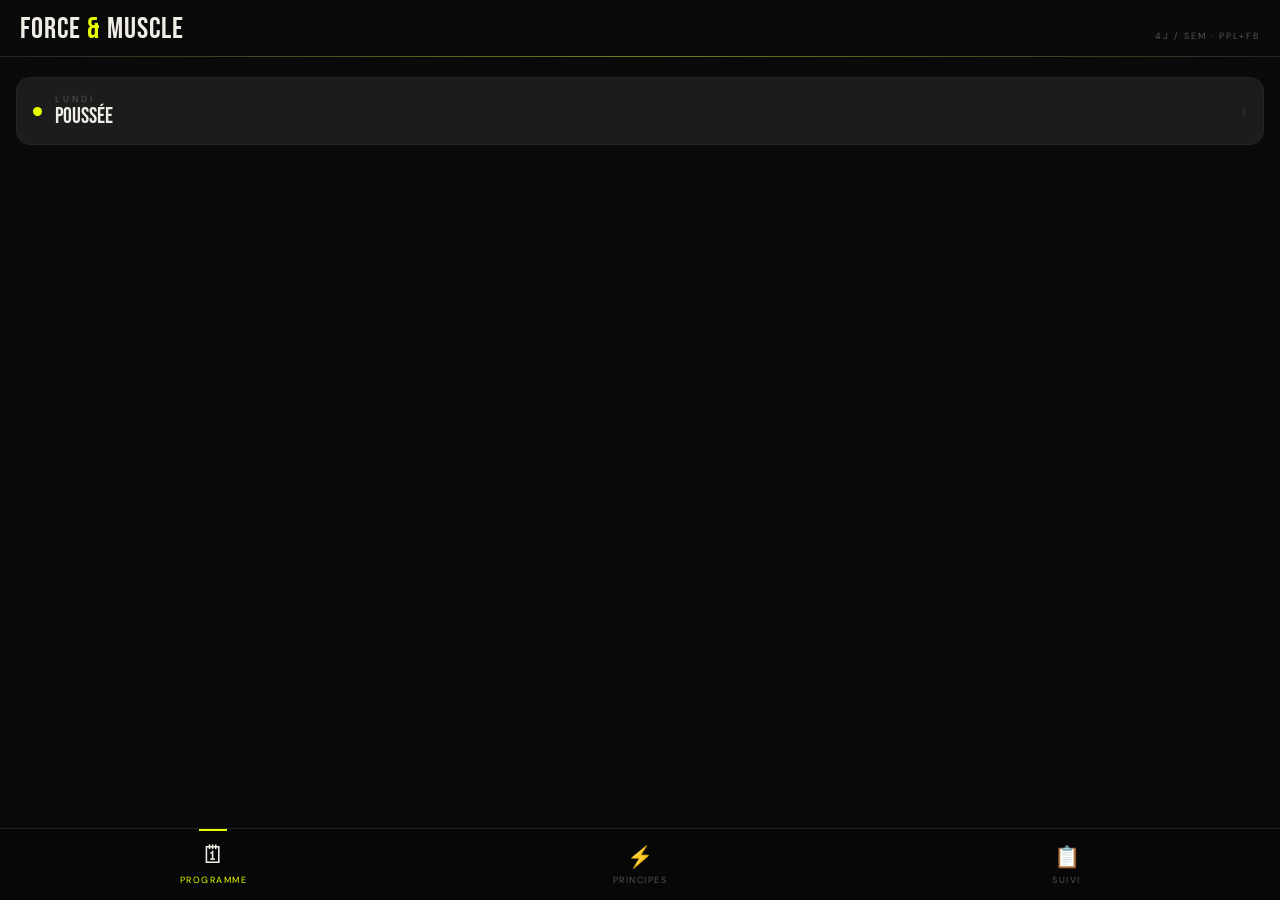
==== app.html @ c6fbd3c0 "Update app.html" ====
<!DOCTYPE html>
<html lang="fr">
<head>
<meta charset="UTF-8">
<meta name="viewport" content="width=device-width, initial-scale=1.0, viewport-fit=cover">
<meta name="apple-mobile-web-app-capable" content="yes">
<meta name="apple-mobile-web-app-status-bar-style" content="black-translucent">
<meta name="apple-mobile-web-app-title" content="Force & Muscle">
<meta name="theme-color" content="#0a0a0a">
<title>Force & Muscle</title>
<link href="https://fonts.googleapis.com/css2?family=Bebas+Neue&family=DM+Sans:ital,wght@0,300;0,400;0,500;0,700;1,300&display=swap" rel="stylesheet">
<style>
:root {
  --black: #0a0a0a;
  --card: #1c1c1c;
  --border: #252525;
  --accent: #e8ff00;
  --accent2: #ff4d1c;
  --white: #f0ede6;
  --muted: #555;
  --tab-h: 72px;
  --safe-b: env(safe-area-inset-bottom, 0px);
  --safe-t: env(safe-area-inset-top, 0px);
}

* { margin:0; padding:0; box-sizing:border-box; -webkit-tap-highlight-color:transparent; }

html, body {
  height: 100%;
  background: var(--black);
  color: var(--white);
  font-family: 'DM Sans', sans-serif;
  overflow: hidden;
}

#app {
  display: flex;
  flex-direction: column;
  height: 100%;
  height: -webkit-fill-available;
}

.topbar {
  flex-shrink: 0;
  padding: calc(14px + var(--safe-t)) 20px 12px;
  border-bottom: 1px solid var(--border);
  display: flex;
  align-items: flex-end;
  justify-content: space-between;
  background: var(--black);
  position: relative;
  z-index: 10;
}
.topbar::after {
  content: '';
  position: absolute;
  bottom: -1px; left: 0; right: 0; height: 1px;
  background: linear-gradient(90deg, transparent, rgba(232,255,0,0.4), transparent);
}
.topbar-title {
  font-family: 'Bebas Neue', sans-serif;
  font-size: 30px; line-height: 1; letter-spacing: 1px;
}
.topbar-title span { color: var(--accent); }
.topbar-meta {
  font-size: 9px; letter-spacing: 2px; text-transform: uppercase;
  color: var(--muted); text-align: right; line-height: 1.7;
}

#screens {
  flex: 1;
  overflow: hidden;
  position: relative;
}

.screen {
  position: absolute;
  inset: 0;
  overflow-y: auto;
  -webkit-overflow-scrolling: touch;
  padding: 20px 16px calc(20px + var(--tab-h) + var(--safe-b));
  opacity: 0;
  transform: translateX(30px);
  pointer-events: none;
  transition: opacity 0.28s cubic-bezier(.4,0,.2,1), transform 0.28s cubic-bezier(.4,0,.2,1);
}
.screen.active {
  opacity: 1;
  transform: translateX(0);
  pointer-events: all;
}

.tabbar {
  position: fixed;
  bottom: 0; left: 0; right: 0;
  height: calc(var(--tab-h) + var(--safe-b));
  padding-bottom: var(--safe-b);
  background: rgba(8,8,8,0.96);
  backdrop-filter: blur(24px);
  -webkit-backdrop-filter: blur(24px);
  border-top: 1px solid var(--border);
  display: flex;
  z-index: 100;
}

.tab {
  flex: 1;
  display: flex;
  flex-direction: column;
  align-items: center;
  justify-content: center;
  gap: 3px;
  cursor: pointer;
  padding: 8px 4px;
  position: relative;
}

.tab-indicator {
  position: absolute;
  top: 0; left: 50%;
  transform: translateX(-50%) scaleX(0);
  width: 28px; height: 2px;
  background: var(--accent);
  transition: transform 0.25s cubic-bezier(.34,1.56,.64,1);
}
.tab.active .tab-indicator { transform: translateX(-50%) scaleX(1); }

.tab-icon { font-size: 21px; }
.tab.active .tab-icon { transform: scale(1.18) translateY(-2px); }

.tab-label {
  font-size: 9px; letter-spacing: 1.5px; text-transform: uppercase;
  color: var(--muted);
}
.tab.active .tab-label { color: var(--accent); }

.day-card {
  background: var(--card);
  border: 1px solid var(--border);
  border-radius: 14px;
  margin-bottom: 10px;
  overflow: hidden;
  cursor: pointer;
}
.day-card.open { border-color: rgba(232,255,0,0.5); }
.day-card.rest { cursor: default; opacity: 0.55; }

.card-header { padding: 15px 16px; display: flex; align-items: center; gap: 13px; }
.card-dot { width: 9px; height: 9px; border-radius: 50%; background: var(--accent); }
.day-card.rest .card-dot { background: var(--muted); }
.card-info { flex: 1; }
.card-day { font-size: 9px; letter-spacing: 3px; text-transform: uppercase; color: var(--muted); }
.card-name { font-family: 'Bebas Neue', sans-serif; font-size: 22px; line-height: 1.1; }
.card-muscles { font-size: 11px; color: #444; font-weight: 300; }
.card-chevron { font-size: 20px; color: #333; transition: transform 0.25s; }
.day-card.open .card-chevron { transform: rotate(90deg); color: var(--accent); }

.card-detail { max-height: 0; overflow: hidden; transition: max-height 0.45s ease; }
.card-detail.open { max-height: 3000px; }
.card-detail-inner { border-top: 1px solid var(--border); padding: 14px 16px 18px; }

.ex-row { display: flex; gap: 12px; padding: 11px 0; border-bottom: 1px solid #181818; }
.ex-num { font-family: 'Bebas Neue', sans-serif; font-size: 18px; color: #2a2a2a; width: 20px; }
.ex-name { font-size: 14px; font-weight: 500; color: var(--white); }
.ex-note { font-size: 11px; color: #4a4a4a; margin-top: 3px; }
.ex-chips { display: flex; gap: 5px; margin-top: 8px; flex-wrap: wrap; }
.chip { font-family: 'Bebas Neue', sans-serif; font-size: 12px; padding: 3px 8px; border-radius: 5px; }
.chip-sets { background: rgba(232,255,0,0.1); color: var(--accent); }
.chip-reps { background: rgba(255,255,255,0.05); color: #888; }

.tracker-form { background: var(--card); border: 1px solid var(--border); border-radius: 14px; padding: 16px; margin-bottom: 20px; }
.form-title { font-family: 'Bebas Neue', sans-serif; font-size: 18px; color: var(--accent); margin-bottom: 14px; }
.form-grid { display: grid; grid-template-columns: 1fr 1fr; gap: 9px; }
.field.full { grid-column: 1 / -1; }
.field label { display: block; font-size: 8px; letter-spacing: 2px; text-transform: uppercase; color: var(--muted); margin-bottom: 5px; }
.field input, .field select { width: 100%; background: #111; border: 1px solid var(--border); border-radius: 7px; color: var(--white); padding: 10px; font-size: 13px; outline: none; }

.save-btn { width: 100%; background: var(--accent); color: var(--black); border: none; border-radius: 8px; padding: 12px; font-family: 'Bebas Neue', sans-serif; font-size: 17px; margin-top: 15px; cursor: pointer; }

.log-entry { background: var(--card); border: 1px solid var(--border); border-radius: 10px; padding: 13px; margin-bottom: 8px; display: flex; justify-content: space-between; align-items: flex-start; }
.log-exercise { font-size: 14px; font-weight: 500; }
.log-meta { font-size: 11px; color: var(--muted); }
.log-weight { font-family: 'Bebas Neue', sans-serif; font-size: 22px; color: var(--accent); }

@keyframes fadeUp { from { opacity: 0; transform: translateY(8px); } to { opacity: 1; transform: translateY(0); } }
</style>
</head>
<body>
<div id="app">

  <div class="topbar">
    <div class="topbar-title">FORCE <span>&</span> MUSCLE</div>
    <div class="topbar-meta">4J / SEM · PPL+FB</div>
  </div>

  <div id="screens">
    <div class="screen active" id="screen-programme">
      <div class="day-card" id="card-j1" onclick="toggleCard('j1')">
        <div class="card-header">
            <div class="card-dot"></div>
            <div class="card-info"><div class="card-day">Lundi</div><div class="card-name">POUSSÉE</div></div>
            <div class="card-chevron">›</div>
        </div>
        <div class="card-detail" id="detail-j1"><div class="card-detail-inner">
            <div class="ex-row"><div class="ex-num">1</div><div><div class="ex-name">Machine convergente à plat</div><div class="ex-chips"><span class="chip chip-sets">4 séries</span></div></div></div>
            <div class="ex-row"><div class="ex-num">2</div><div><div class="ex-name">Machine convergente inclinée</div><div class="ex-chips"><span class="chip chip-sets">4 séries</span></div></div></div>
        </div></div>
      </div>
      </div>

    <div class="screen" id="screen-principes">
        <div class="form-title">Principes d'entraînement</div>
        <p style="font-size:12px; color:#aaa;">Surcharge progressive, sommeil et nutrition.</p>
    </div>

    <div class="screen" id="screen-tracker">
      <div class="tracker-form">
        <div class="form-title">+ Nouvelle séance</div>
        <div class="form-grid">
          <div class="field full">
            <label>Date</label>
            <input type="date" id="t-date">
          </div>
          <div class="field full">
            <label>Séance</label>
            <select id="t-session">
              <option value="">Choisir la séance...</option>
              <option value="Jour 1 — Poussée">Jour 1 — Poussée</option>
              <option value="Jour 2 — Tirage">Jour 2 — Tirage</option>
              <option value="Jour 4 — Jambes">Jour 4 — Jambes</option>
              <option value="Jour 5 — Full Body">Jour 5 — Full Body</option>
            </select>
          </div>
          <div class="field full">
            <label>Exercice</label>
            <select id="t-exercise">
              <option value="">Sélectionnez une séance d'abord...</option>
            </select>
          </div>
          <div class="field">
            <label>Charge (kg)</label>
            <input type="number" id="t-weight" placeholder="Ex: 80">
          </div>
          <div class="field">
            <label>Séries × Reps</label>
            <input type="text" id="t-sets" placeholder="Ex: 4×8">
          </div>
        </div>
        <button class="save-btn" onclick="saveEntry()">ENREGISTRER</button>
      </div>
      <div id="logSection"></div>
    </div>
  </div>

  <div class="tabbar">
    <div class="tab active" id="tab-programme" onclick="switchTab('programme')">
      <div class="tab-indicator"></div><div class="tab-icon">🗓</div><div class="tab-label">Programme</div>
    </div>
    <div class="tab" id="tab-principes" onclick="switchTab('principes')">
      <div class="tab-indicator"></div><div class="tab-icon">⚡</div><div class="tab-label">Principes</div>
    </div>
    <div class="tab" id="tab-tracker" onclick="switchTab('tracker')">
      <div class="tab-indicator"></div><div class="tab-icon">📋</div><div class="tab-label">Suivi</div>
    </div>
  </div>
</div>

<script>
// --- DONNÉES ---
const exercicesParSeance = {
  "Jour 1 — Poussée": ["Machine convergente à plat", "Machine convergente inclinée", "Écarté cable basse poulie", "Développé militaire debout", "Élévations latérales cable", "Dips lestés", "Seated overhead dips", "Triceps poulie haute (corde)"],
  "Jour 2 — Tirage": ["Tirage vertical prise large", "Tirage vertical prise serrée neutre", "Low Row Machine TechnoGym", "Face pull corde", "Curl barre EZ", "Curl incliné haltères", "Curl marteau haltères"],
  "Jour 4 — Jambes": ["Squat barre haute", "Leg press 45°", "Romanian Deadlift", "Leg curl assis", "Leg curl couché", "Mollets debout machine"],
  "Jour 5 — Full Body": ["Soulevé de terre classique", "Machine convergente à plat", "Tractions lestées", "Développé militaire barre", "Ab wheel / Planche RKC"]
};

// --- LOGIQUE LIAISON ---
const sessionSelect = document.getElementById('t-session');
const exerciseSelect = document.getElementById('t-exercise');

sessionSelect.addEventListener('change', function() {
  const exercices = exercicesParSeance[this.value] || [];
  exerciseSelect.innerHTML = '<option value="">Choisir l\'exercice...</option>';
  exercices.forEach(ex => {
    const opt = document.createElement('option');
    opt.value = ex; opt.textContent = ex;
    exerciseSelect.appendChild(opt);
  });
});

// --- NAVIGATION ---
let currentTab = 'programme';
function switchTab(name) {
  document.getElementById('screen-' + currentTab).classList.remove('active');
  document.getElementById('tab-' + currentTab).classList.remove('active');
  document.getElementById('screen-' + name).classList.add('active');
  document.getElementById('tab-' + name).classList.add('active');
  currentTab = name;
  if(name === 'tracker') renderLog();
}

// --- CARD EXPAND ---
function toggleCard(id) {
  document.getElementById('card-' + id).classList.toggle('open');
  document.getElementById('detail-' + id).classList.toggle('open');
}

// --- TRACKER LOGIC ---
let log = JSON.parse(localStorage.getItem('gymLog') || '[]');

function saveEntry() {
  const entry = {
    id: Date.now(),
    date: document.getElementById('t-date').value || new Date().toLocaleDateString('fr-FR'),
    exercise: exerciseSelect.value,
    weight: document.getElementById('t-weight').value,
    sets: document.getElementById('t-sets').value
  };
  if(!entry.exercise) return alert("Choisis un exercice !");
  log.unshift(entry);
  localStorage.setItem('gymLog', JSON.stringify(log));
  renderLog();
}

function renderLog() {
  const section = document.getElementById('logSection');
  section.innerHTML = log.map(e => `
    <div class="log-entry">
      <div>
        <div class="log-exercise">${e.exercise}</div>
        <div class="log-meta">${e.date} • ${e.sets || ''}</div>
      </div>
      <div class="log-weight">${e.weight || 0}kg</div>
    </div>
  `).join('');
}
</script>
</body>
</html>
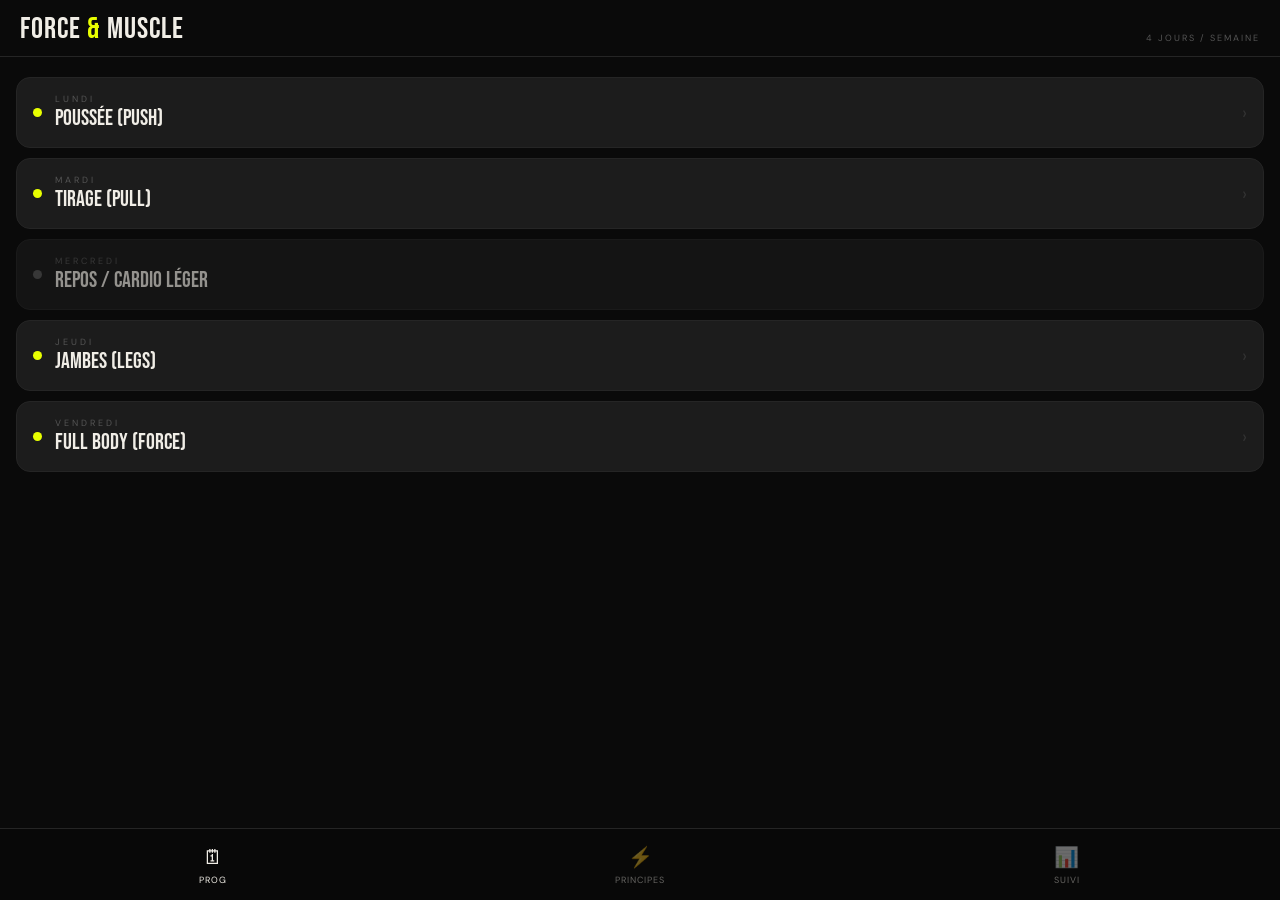
==== commit 98b902ba: "Update app.html" ====
--- a/app.html
+++ b/app.html
@@ -37,7 +37,6 @@
   display: flex;
   flex-direction: column;
   height: 100%;
-  height: -webkit-fill-available;
 }
 
 .topbar {
@@ -48,174 +47,175 @@
   align-items: flex-end;
   justify-content: space-between;
   background: var(--black);
-  position: relative;
-  z-index: 10;
-}
-.topbar::after {
-  content: '';
-  position: absolute;
-  bottom: -1px; left: 0; right: 0; height: 1px;
-  background: linear-gradient(90deg, transparent, rgba(232,255,0,0.4), transparent);
-}
-.topbar-title {
-  font-family: 'Bebas Neue', sans-serif;
-  font-size: 30px; line-height: 1; letter-spacing: 1px;
-}
+}
+
+.topbar-title { font-family: 'Bebas Neue', sans-serif; font-size: 30px; line-height: 1; letter-spacing: 1px; }
 .topbar-title span { color: var(--accent); }
-.topbar-meta {
-  font-size: 9px; letter-spacing: 2px; text-transform: uppercase;
-  color: var(--muted); text-align: right; line-height: 1.7;
-}
-
-#screens {
-  flex: 1;
-  overflow: hidden;
-  position: relative;
-}
+.topbar-meta { font-size: 9px; letter-spacing: 2px; text-transform: uppercase; color: var(--muted); }
+
+#screens { flex: 1; overflow: hidden; position: relative; }
 
 .screen {
   position: absolute;
   inset: 0;
   overflow-y: auto;
-  -webkit-overflow-scrolling: touch;
   padding: 20px 16px calc(20px + var(--tab-h) + var(--safe-b));
   opacity: 0;
   transform: translateX(30px);
   pointer-events: none;
-  transition: opacity 0.28s cubic-bezier(.4,0,.2,1), transform 0.28s cubic-bezier(.4,0,.2,1);
-}
-.screen.active {
-  opacity: 1;
-  transform: translateX(0);
-  pointer-events: all;
-}
-
-.tabbar {
-  position: fixed;
-  bottom: 0; left: 0; right: 0;
-  height: calc(var(--tab-h) + var(--safe-b));
-  padding-bottom: var(--safe-b);
-  background: rgba(8,8,8,0.96);
-  backdrop-filter: blur(24px);
-  -webkit-backdrop-filter: blur(24px);
-  border-top: 1px solid var(--border);
-  display: flex;
-  z-index: 100;
-}
-
-.tab {
-  flex: 1;
-  display: flex;
-  flex-direction: column;
-  align-items: center;
-  justify-content: center;
-  gap: 3px;
-  cursor: pointer;
-  padding: 8px 4px;
-  position: relative;
-}
-
-.tab-indicator {
-  position: absolute;
-  top: 0; left: 50%;
-  transform: translateX(-50%) scaleX(0);
-  width: 28px; height: 2px;
-  background: var(--accent);
-  transition: transform 0.25s cubic-bezier(.34,1.56,.64,1);
-}
-.tab.active .tab-indicator { transform: translateX(-50%) scaleX(1); }
-
-.tab-icon { font-size: 21px; }
-.tab.active .tab-icon { transform: scale(1.18) translateY(-2px); }
-
-.tab-label {
-  font-size: 9px; letter-spacing: 1.5px; text-transform: uppercase;
-  color: var(--muted);
-}
-.tab.active .tab-label { color: var(--accent); }
-
-.day-card {
-  background: var(--card);
-  border: 1px solid var(--border);
-  border-radius: 14px;
-  margin-bottom: 10px;
-  overflow: hidden;
-  cursor: pointer;
-}
-.day-card.open { border-color: rgba(232,255,0,0.5); }
-.day-card.rest { cursor: default; opacity: 0.55; }
-
-.card-header { padding: 15px 16px; display: flex; align-items: center; gap: 13px; }
+  transition: all 0.3s ease;
+}
+.screen.active { opacity: 1; transform: translateX(0); pointer-events: all; }
+
+/* PROGRAMME STYLES */
+.day-card { background: var(--card); border: 1px solid var(--border); border-radius: 14px; margin-bottom: 10px; overflow: hidden; }
+.card-header { padding: 15px 16px; display: flex; align-items: center; gap: 13px; cursor: pointer; }
 .card-dot { width: 9px; height: 9px; border-radius: 50%; background: var(--accent); }
+.day-card.rest { opacity: 0.6; }
 .day-card.rest .card-dot { background: var(--muted); }
 .card-info { flex: 1; }
 .card-day { font-size: 9px; letter-spacing: 3px; text-transform: uppercase; color: var(--muted); }
-.card-name { font-family: 'Bebas Neue', sans-serif; font-size: 22px; line-height: 1.1; }
-.card-muscles { font-size: 11px; color: #444; font-weight: 300; }
-.card-chevron { font-size: 20px; color: #333; transition: transform 0.25s; }
+.card-name { font-family: 'Bebas Neue', sans-serif; font-size: 22px; }
+.card-chevron { font-size: 18px; color: #333; transition: 0.3s; }
 .day-card.open .card-chevron { transform: rotate(90deg); color: var(--accent); }
-
-.card-detail { max-height: 0; overflow: hidden; transition: max-height 0.45s ease; }
-.card-detail.open { max-height: 3000px; }
-.card-detail-inner { border-top: 1px solid var(--border); padding: 14px 16px 18px; }
-
-.ex-row { display: flex; gap: 12px; padding: 11px 0; border-bottom: 1px solid #181818; }
-.ex-num { font-family: 'Bebas Neue', sans-serif; font-size: 18px; color: #2a2a2a; width: 20px; }
-.ex-name { font-size: 14px; font-weight: 500; color: var(--white); }
-.ex-note { font-size: 11px; color: #4a4a4a; margin-top: 3px; }
-.ex-chips { display: flex; gap: 5px; margin-top: 8px; flex-wrap: wrap; }
-.chip { font-family: 'Bebas Neue', sans-serif; font-size: 12px; padding: 3px 8px; border-radius: 5px; }
-.chip-sets { background: rgba(232,255,0,0.1); color: var(--accent); }
-.chip-reps { background: rgba(255,255,255,0.05); color: #888; }
-
-.tracker-form { background: var(--card); border: 1px solid var(--border); border-radius: 14px; padding: 16px; margin-bottom: 20px; }
-.form-title { font-family: 'Bebas Neue', sans-serif; font-size: 18px; color: var(--accent); margin-bottom: 14px; }
-.form-grid { display: grid; grid-template-columns: 1fr 1fr; gap: 9px; }
+.card-detail { max-height: 0; overflow: hidden; transition: max-height 0.5s ease; }
+.card-detail.open { max-height: 2000px; }
+.card-detail-inner { border-top: 1px solid var(--border); padding: 10px 16px; }
+
+.ex-row { padding: 12px 0; border-bottom: 1px solid #222; }
+.ex-name { font-size: 14px; font-weight: 500; }
+.ex-chips { display: flex; gap: 6px; margin-top: 6px; }
+.chip { font-family: 'Bebas Neue', sans-serif; font-size: 11px; padding: 2px 8px; border-radius: 4px; background: rgba(232,255,0,0.1); color: var(--accent); }
+
+/* PRINCIPES STYLES */
+.principle-card { background: var(--card); padding: 16px; border-radius: 12px; margin-bottom: 12px; border-left: 3px solid var(--accent); }
+.principle-title { font-family: 'Bebas Neue', sans-serif; font-size: 18px; margin-bottom: 6px; color: var(--accent); }
+.principle-text { font-size: 13px; color: #ccc; line-height: 1.5; }
+
+/* TRACKER STYLES */
+.tracker-form { background: var(--card); border-radius: 14px; padding: 16px; margin-bottom: 20px; }
+.form-grid { display: grid; grid-template-columns: 1fr 1fr; gap: 10px; }
 .field.full { grid-column: 1 / -1; }
-.field label { display: block; font-size: 8px; letter-spacing: 2px; text-transform: uppercase; color: var(--muted); margin-bottom: 5px; }
-.field input, .field select { width: 100%; background: #111; border: 1px solid var(--border); border-radius: 7px; color: var(--white); padding: 10px; font-size: 13px; outline: none; }
-
-.save-btn { width: 100%; background: var(--accent); color: var(--black); border: none; border-radius: 8px; padding: 12px; font-family: 'Bebas Neue', sans-serif; font-size: 17px; margin-top: 15px; cursor: pointer; }
-
-.log-entry { background: var(--card); border: 1px solid var(--border); border-radius: 10px; padding: 13px; margin-bottom: 8px; display: flex; justify-content: space-between; align-items: flex-start; }
+.field label { display: block; font-size: 9px; text-transform: uppercase; color: var(--muted); margin-bottom: 4px; }
+.field input, .field select { width: 100%; background: #000; border: 1px solid var(--border); border-radius: 8px; color: #fff; padding: 10px; font-size: 14px; }
+.save-btn { width: 100%; background: var(--accent); color: #000; border: none; border-radius: 8px; padding: 14px; font-family: 'Bebas Neue', sans-serif; font-size: 18px; margin-top: 15px; }
+
+.log-entry { background: var(--card); padding: 12px; border-radius: 10px; margin-bottom: 8px; display: flex; justify-content: space-between; align-items: center; }
 .log-exercise { font-size: 14px; font-weight: 500; }
 .log-meta { font-size: 11px; color: var(--muted); }
-.log-weight { font-family: 'Bebas Neue', sans-serif; font-size: 22px; color: var(--accent); }
-
-@keyframes fadeUp { from { opacity: 0; transform: translateY(8px); } to { opacity: 1; transform: translateY(0); } }
+.log-weight { font-family: 'Bebas Neue', sans-serif; font-size: 20px; color: var(--accent); }
+
+/* TABBAR */
+.tabbar { position: fixed; bottom: 0; left: 0; right: 0; height: calc(var(--tab-h) + var(--safe-b)); background: #080808; border-top: 1px solid var(--border); display: flex; padding-bottom: var(--safe-b); }
+.tab { flex: 1; display: flex; flex-direction: column; align-items: center; justify-content: center; gap: 4px; opacity: 0.4; transition: 0.3s; }
+.tab.active { opacity: 1; }
+.tab-icon { font-size: 20px; }
+.tab-label { font-size: 9px; text-transform: uppercase; letter-spacing: 1px; }
 </style>
 </head>
 <body>
+
 <div id="app">
-
   <div class="topbar">
     <div class="topbar-title">FORCE <span>&</span> MUSCLE</div>
-    <div class="topbar-meta">4J / SEM · PPL+FB</div>
+    <div class="topbar-meta">4 Jours / Semaine</div>
   </div>
 
   <div id="screens">
     <div class="screen active" id="screen-programme">
-      <div class="day-card" id="card-j1" onclick="toggleCard('j1')">
+      
+      <div class="day-card" id="card-j1">
+        <div class="card-header" onclick="toggleCard('j1')">
+          <div class="card-dot"></div>
+          <div class="card-info"><div class="card-day">Lundi</div><div class="card-name">POUSSÉE (PUSH)</div></div>
+          <div class="card-chevron">›</div>
+        </div>
+        <div class="card-detail" id="detail-j1"><div class="card-detail-inner">
+          <div class="ex-row"><div class="ex-name">Machine convergente à plat</div><div class="ex-chips"><span class="chip">4 séries</span><span class="chip">8-10 reps</span></div></div>
+          <div class="ex-row"><div class="ex-name">Machine convergente inclinée</div><div class="ex-chips"><span class="chip">4 séries</span><span class="chip">10-12 reps</span></div></div>
+          <div class="ex-row"><div class="ex-name">Écarté cable basse poulie</div><div class="ex-chips"><span class="chip">3 séries</span><span class="chip">12-15 reps</span></div></div>
+          <div class="ex-row"><div class="ex-name">Développé militaire debout</div><div class="ex-chips"><span class="chip">4 séries</span><span class="chip">8-10 reps</span></div></div>
+          <div class="ex-row"><div class="ex-name">Élévations latérales cable</div><div class="ex-chips"><span class="chip">4 séries</span><span class="chip">15-20 reps</span></div></div>
+          <div class="ex-row"><div class="ex-name">Dips lestés</div><div class="ex-chips"><span class="chip">3 séries</span><span class="chip">8-12 reps</span></div></div>
+          <div class="ex-row"><div class="ex-name">Seated overhead dips</div><div class="ex-chips"><span class="chip">3 séries</span><span class="chip">10-12 reps</span></div></div>
+          <div class="ex-row"><div class="ex-name">Triceps poulie haute (corde)</div><div class="ex-chips"><span class="chip">3 séries</span><span class="chip">12-15 reps</span></div></div>
+        </div></div>
+      </div>
+
+      <div class="day-card" id="card-j2">
+        <div class="card-header" onclick="toggleCard('j2')">
+          <div class="card-dot"></div>
+          <div class="card-info"><div class="card-day">Mardi</div><div class="card-name">TIRAGE (PULL)</div></div>
+          <div class="card-chevron">›</div>
+        </div>
+        <div class="card-detail" id="detail-j2"><div class="card-detail-inner">
+          <div class="ex-row"><div class="ex-name">Tirage vertical prise large</div><div class="ex-chips"><span class="chip">4 séries</span></div></div>
+          <div class="ex-row"><div class="ex-name">Tirage vertical prise serrée neutre</div><div class="ex-chips"><span class="chip">4 séries</span></div></div>
+          <div class="ex-row"><div class="ex-name">Low Row Machine TechnoGym</div><div class="ex-chips"><span class="chip">4 séries</span></div></div>
+          <div class="ex-row"><div class="ex-name">Face pull corde</div><div class="ex-chips"><span class="chip">4 séries</span></div></div>
+          <div class="ex-row"><div class="ex-name">Curl barre EZ</div><div class="ex-chips"><span class="chip">3 séries</span></div></div>
+          <div class="ex-row"><div class="ex-name">Curl incliné haltères</div><div class="ex-chips"><span class="chip">3 séries</span></div></div>
+          <div class="ex-row"><div class="ex-name">Curl marteau haltères</div><div class="ex-chips"><span class="chip">3 séries</span></div></div>
+        </div></div>
+      </div>
+
+      <div class="day-card rest">
         <div class="card-header">
-            <div class="card-dot"></div>
-            <div class="card-info"><div class="card-day">Lundi</div><div class="card-name">POUSSÉE</div></div>
-            <div class="card-chevron">›</div>
-        </div>
-        <div class="card-detail" id="detail-j1"><div class="card-detail-inner">
-            <div class="ex-row"><div class="ex-num">1</div><div><div class="ex-name">Machine convergente à plat</div><div class="ex-chips"><span class="chip chip-sets">4 séries</span></div></div></div>
-            <div class="ex-row"><div class="ex-num">2</div><div><div class="ex-name">Machine convergente inclinée</div><div class="ex-chips"><span class="chip chip-sets">4 séries</span></div></div></div>
+          <div class="card-dot"></div>
+          <div class="card-info"><div class="card-day">Mercredi</div><div class="card-name">REPOS / CARDIO LÉGER</div></div>
+        </div>
+      </div>
+
+      <div class="day-card" id="card-j4">
+        <div class="card-header" onclick="toggleCard('j4')">
+          <div class="card-dot"></div>
+          <div class="card-info"><div class="card-day">Jeudi</div><div class="card-name">JAMBES (LEGS)</div></div>
+          <div class="card-chevron">›</div>
+        </div>
+        <div class="card-detail" id="detail-j4"><div class="card-detail-inner">
+          <div class="ex-row"><div class="ex-name">Squat barre haute</div><div class="ex-chips"><span class="chip">4 séries</span></div></div>
+          <div class="ex-row"><div class="ex-name">Leg press 45°</div><div class="ex-chips"><span class="chip">4 séries</span></div></div>
+          <div class="ex-row"><div class="ex-name">Romanian Deadlift</div><div class="ex-chips"><span class="chip">4 séries</span></div></div>
+          <div class="ex-row"><div class="ex-name">Leg curl assis</div><div class="ex-chips"><span class="chip">3 séries</span></div></div>
+          <div class="ex-row"><div class="ex-name">Leg curl couché</div><div class="ex-chips"><span class="chip">3 séries</span></div></div>
+          <div class="ex-row"><div class="ex-name">Mollets debout machine</div><div class="ex-chips"><span class="chip">4 séries</span></div></div>
         </div></div>
       </div>
-      </div>
+
+      <div class="day-card" id="card-j5">
+        <div class="card-header" onclick="toggleCard('j5')">
+          <div class="card-dot"></div>
+          <div class="card-info"><div class="card-day">Vendredi</div><div class="card-name">FULL BODY (FORCE)</div></div>
+          <div class="card-chevron">›</div>
+        </div>
+        <div class="card-detail" id="detail-j5"><div class="card-detail-inner">
+          <div class="ex-row"><div class="ex-name">Soulevé de terre classique</div><div class="ex-chips"><span class="chip">3 séries de 5</span></div></div>
+          <div class="ex-row"><div class="ex-name">Machine convergente à plat</div><div class="ex-chips"><span class="chip">3 séries de 6</span></div></div>
+          <div class="ex-row"><div class="ex-name">Tractions lestées</div><div class="ex-chips"><span class="chip">3 séries de 6</span></div></div>
+          <div class="ex-row"><div class="ex-name">Développé militaire barre</div><div class="ex-chips"><span class="chip">3 séries de 6</span></div></div>
+          <div class="ex-row"><div class="ex-name">Ab wheel / Planche RKC</div><div class="ex-chips"><span class="chip">3 séries</span></div></div>
+        </div></div>
+      </div>
+
+    </div>
 
     <div class="screen" id="screen-principes">
-        <div class="form-title">Principes d'entraînement</div>
-        <p style="font-size:12px; color:#aaa;">Surcharge progressive, sommeil et nutrition.</p>
+      <div class="principle-card">
+        <div class="principle-title">Surcharge Progressive</div>
+        <div class="principle-text">La clé de la croissance. Augmentez soit le poids (+1-2kg), soit les répétitions, soit réduisez le temps de repos à chaque séance.</div>
+      </div>
+      <div class="principle-card">
+        <div class="principle-title">Temps de Repos</div>
+        <div class="principle-text">Gros exercices (Squat, SDT) : 3-5 min.<br>Isolations : 60-90 sec.</div>
+      </div>
+      <div class="principle-card">
+        <div class="principle-title">Nutrition & Sommeil</div>
+        <div class="principle-text">Visez 1.8g à 2g de protéines par kg de poids de corps. Dormez au moins 7-8h pour une récupération optimale.</div>
+      </div>
     </div>
 
     <div class="screen" id="screen-tracker">
       <div class="tracker-form">
-        <div class="form-title">+ Nouvelle séance</div>
         <div class="form-grid">
           <div class="field full">
             <label>Date</label>
@@ -234,19 +234,19 @@
           <div class="field full">
             <label>Exercice</label>
             <select id="t-exercise">
-              <option value="">Sélectionnez une séance d'abord...</option>
+              <option value="">Choisir la séance d'abord...</option>
             </select>
           </div>
           <div class="field">
             <label>Charge (kg)</label>
-            <input type="number" id="t-weight" placeholder="Ex: 80">
+            <input type="number" id="t-weight" placeholder="0">
           </div>
           <div class="field">
-            <label>Séries × Reps</label>
-            <input type="text" id="t-sets" placeholder="Ex: 4×8">
-          </div>
-        </div>
-        <button class="save-btn" onclick="saveEntry()">ENREGISTRER</button>
+            <label>Séries x Reps</label>
+            <input type="text" id="t-sets" placeholder="4x10">
+          </div>
+        </div>
+        <button class="save-btn" onclick="saveEntry()">ENREGISTRER LA PERFORMANCE</button>
       </div>
       <div id="logSection"></div>
     </div>
@@ -254,19 +254,19 @@
 
   <div class="tabbar">
     <div class="tab active" id="tab-programme" onclick="switchTab('programme')">
-      <div class="tab-indicator"></div><div class="tab-icon">🗓</div><div class="tab-label">Programme</div>
+      <div class="tab-icon">🗓</div><div class="tab-label">Prog</div>
     </div>
     <div class="tab" id="tab-principes" onclick="switchTab('principes')">
-      <div class="tab-indicator"></div><div class="tab-icon">⚡</div><div class="tab-label">Principes</div>
+      <div class="tab-icon">⚡</div><div class="tab-label">Principes</div>
     </div>
     <div class="tab" id="tab-tracker" onclick="switchTab('tracker')">
-      <div class="tab-indicator"></div><div class="tab-icon">📋</div><div class="tab-label">Suivi</div>
+      <div class="tab-icon">📊</div><div class="tab-label">Suivi</div>
     </div>
   </div>
 </div>
 
 <script>
-// --- DONNÉES ---
+// --- DONNÉES DES EXERCICES ---
 const exercicesParSeance = {
   "Jour 1 — Poussée": ["Machine convergente à plat", "Machine convergente inclinée", "Écarté cable basse poulie", "Développé militaire debout", "Élévations latérales cable", "Dips lestés", "Seated overhead dips", "Triceps poulie haute (corde)"],
   "Jour 2 — Tirage": ["Tirage vertical prise large", "Tirage vertical prise serrée neutre", "Low Row Machine TechnoGym", "Face pull corde", "Curl barre EZ", "Curl incliné haltères", "Curl marteau haltères"],
@@ -274,7 +274,7 @@
   "Jour 5 — Full Body": ["Soulevé de terre classique", "Machine convergente à plat", "Tractions lestées", "Développé militaire barre", "Ab wheel / Planche RKC"]
 };
 
-// --- LOGIQUE LIAISON ---
+// --- LOGIQUE SÉANCE / EXERCICE ---
 const sessionSelect = document.getElementById('t-session');
 const exerciseSelect = document.getElementById('t-exercise');
 
@@ -299,41 +299,64 @@
   if(name === 'tracker') renderLog();
 }
 
-// --- CARD EXPAND ---
 function toggleCard(id) {
   document.getElementById('card-' + id).classList.toggle('open');
   document.getElementById('detail-' + id).classList.toggle('open');
 }
 
-// --- TRACKER LOGIC ---
+// --- PERSISTENCE (LOCALSTORAGE) ---
 let log = JSON.parse(localStorage.getItem('gymLog') || '[]');
 
 function saveEntry() {
+  const dateVal = document.getElementById('t-date').value;
   const entry = {
     id: Date.now(),
-    date: document.getElementById('t-date').value || new Date().toLocaleDateString('fr-FR'),
+    date: dateVal ? new Date(dateVal).toLocaleDateString('fr-FR') : new Date().toLocaleDateString('fr-FR'),
     exercise: exerciseSelect.value,
     weight: document.getElementById('t-weight').value,
     sets: document.getElementById('t-sets').value
   };
-  if(!entry.exercise) return alert("Choisis un exercice !");
+  
+  if(!entry.exercise) return alert("Sélectionne un exercice !");
+  
   log.unshift(entry);
   localStorage.setItem('gymLog', JSON.stringify(log));
+  
+  // Reset form
+  document.getElementById('t-weight').value = '';
+  document.getElementById('t-sets').value = '';
+  
   renderLog();
+}
+
+function deleteEntry(id) {
+  if(confirm("Supprimer cette entrée ?")) {
+    log = log.filter(e => e.id !== id);
+    localStorage.setItem('gymLog', JSON.stringify(log));
+    renderLog();
+  }
 }
 
 function renderLog() {
   const section = document.getElementById('logSection');
+  if(log.length === 0) {
+    section.innerHTML = '<p style="text-align:center; color:#555; margin-top:20px;">Aucun historique pour le moment.</p>';
+    return;
+  }
   section.innerHTML = log.map(e => `
-    <div class="log-entry">
+    <div class="log-entry" onclick="deleteEntry(${e.id})">
       <div>
         <div class="log-exercise">${e.exercise}</div>
-        <div class="log-meta">${e.date} • ${e.sets || ''}</div>
+        <div class="log-meta">${e.date} • ${e.sets || '-'}</div>
       </div>
       <div class="log-weight">${e.weight || 0}kg</div>
     </div>
   `).join('');
 }
+
+// Initialisation de la date du jour
+document.getElementById('t-date').valueAsDate = new Date();
 </script>
+
 </body>
 </html>
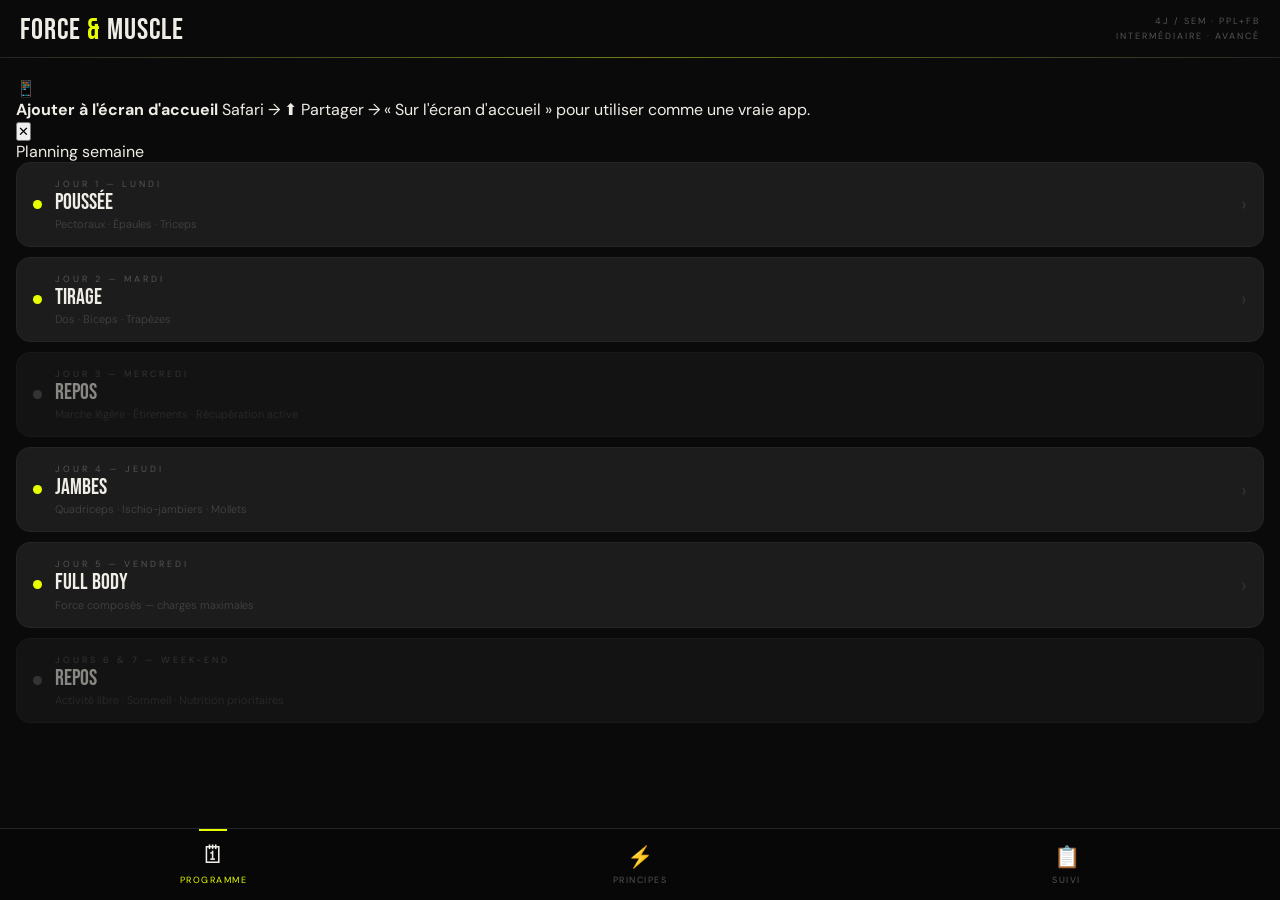
==== commit 072e6b3b: "Update print statement from 'Hello' to 'Goodbye'" ====
--- a/app.html
+++ b/app.html
@@ -33,12 +33,15 @@
   overflow: hidden;
 }
 
+/* APP SHELL */
 #app {
   display: flex;
   flex-direction: column;
   height: 100%;
-}
-
+  height: -webkit-fill-available;
+}
+
+/* TOP BAR */
 .topbar {
   flex-shrink: 0;
   padding: calc(14px + var(--safe-t)) 20px 12px;
@@ -47,316 +50,655 @@
   align-items: flex-end;
   justify-content: space-between;
   background: var(--black);
-}
-
-.topbar-title { font-family: 'Bebas Neue', sans-serif; font-size: 30px; line-height: 1; letter-spacing: 1px; }
+  position: relative;
+  z-index: 10;
+}
+.topbar::after {
+  content: '';
+  position: absolute;
+  bottom: -1px; left: 0; right: 0; height: 1px;
+  background: linear-gradient(90deg, transparent, rgba(232,255,0,0.4), transparent);
+}
+.topbar-title {
+  font-family: 'Bebas Neue', sans-serif;
+  font-size: 30px; line-height: 1; letter-spacing: 1px;
+}
 .topbar-title span { color: var(--accent); }
-.topbar-meta { font-size: 9px; letter-spacing: 2px; text-transform: uppercase; color: var(--muted); }
-
-#screens { flex: 1; overflow: hidden; position: relative; }
+.topbar-meta {
+  font-size: 9px; letter-spacing: 2px; text-transform: uppercase;
+  color: var(--muted); text-align: right; line-height: 1.7;
+}
+
+/* SCREEN CONTAINER */
+#screens {
+  flex: 1;
+  overflow: hidden;
+  position: relative;
+}
 
 .screen {
   position: absolute;
   inset: 0;
   overflow-y: auto;
+  -webkit-overflow-scrolling: touch;
   padding: 20px 16px calc(20px + var(--tab-h) + var(--safe-b));
   opacity: 0;
   transform: translateX(30px);
   pointer-events: none;
-  transition: all 0.3s ease;
-}
-.screen.active { opacity: 1; transform: translateX(0); pointer-events: all; }
-
-/* PROGRAMME STYLES */
-.day-card { background: var(--card); border: 1px solid var(--border); border-radius: 14px; margin-bottom: 10px; overflow: hidden; }
-.card-header { padding: 15px 16px; display: flex; align-items: center; gap: 13px; cursor: pointer; }
-.card-dot { width: 9px; height: 9px; border-radius: 50%; background: var(--accent); }
-.day-card.rest { opacity: 0.6; }
+  transition: opacity 0.28s cubic-bezier(.4,0,.2,1), transform 0.28s cubic-bezier(.4,0,.2,1);
+}
+.screen.active {
+  opacity: 1;
+  transform: translateX(0);
+  pointer-events: all;
+}
+
+/* BOTTOM TAB BAR */
+.tabbar {
+  position: fixed;
+  bottom: 0; left: 0; right: 0;
+  height: calc(var(--tab-h) + var(--safe-b));
+  padding-bottom: var(--safe-b);
+  background: rgba(8,8,8,0.96);
+  backdrop-filter: blur(24px);
+  -webkit-backdrop-filter: blur(24px);
+  border-top: 1px solid var(--border);
+  display: flex;
+  z-index: 100;
+}
+
+.tab {
+  flex: 1;
+  display: flex;
+  flex-direction: column;
+  align-items: center;
+  justify-content: center;
+  gap: 3px;
+  cursor: pointer;
+  padding: 8px 4px;
+  position: relative;
+  transition: opacity 0.15s;
+}
+.tab:active { opacity: 0.6; }
+
+.tab-indicator {
+  position: absolute;
+  top: 0; left: 50%;
+  transform: translateX(-50%) scaleX(0);
+  width: 28px; height: 2px;
+  background: var(--accent);
+  transition: transform 0.25s cubic-bezier(.34,1.56,.64,1);
+}
+.tab.active .tab-indicator { transform: translateX(-50%) scaleX(1); }
+
+.tab-icon {
+  font-size: 21px;
+  transition: transform 0.22s cubic-bezier(.34,1.56,.64,1);
+}
+.tab.active .tab-icon { transform: scale(1.18) translateY(-2px); }
+
+.tab-label {
+  font-size: 9px; letter-spacing: 1.5px; text-transform: uppercase;
+  color: var(--muted);
+  transition: color 0.2s;
+}
+.tab.active .tab-label { color: var(--accent); }
+
+/* DAY CARDS */
+.day-card {
+  background: var(--card);
+  border: 1px solid var(--border);
+  border-radius: 14px;
+  margin-bottom: 10px;
+  overflow: hidden;
+  cursor: pointer;
+  transition: border-color 0.2s, box-shadow 0.2s, transform 0.1s;
+}
+.day-card:active { transform: scale(0.985); }
+.day-card.open { border-color: rgba(232,255,0,0.5); box-shadow: 0 0 28px rgba(232,255,0,0.05); }
+.day-card.rest { cursor: default; opacity: 0.55; }
+.day-card.rest:active { transform: none; }
+
+.card-header {
+  padding: 15px 16px;
+  display: flex; align-items: center; gap: 13px;
+}
+.card-dot {
+  width: 9px; height: 9px; border-radius: 50%;
+  background: var(--accent); flex-shrink: 0;
+  transition: box-shadow 0.2s;
+}
+.day-card.open .card-dot { box-shadow: 0 0 8px var(--accent); }
 .day-card.rest .card-dot { background: var(--muted); }
-.card-info { flex: 1; }
+
+.card-info { flex: 1; min-width: 0; }
 .card-day { font-size: 9px; letter-spacing: 3px; text-transform: uppercase; color: var(--muted); }
-.card-name { font-family: 'Bebas Neue', sans-serif; font-size: 22px; }
-.card-chevron { font-size: 18px; color: #333; transition: 0.3s; }
+.card-name { font-family: 'Bebas Neue', sans-serif; font-size: 22px; line-height: 1.1; margin-top: 1px; }
+.card-muscles { font-size: 11px; color: #444; font-weight: 300; margin-top: 2px; }
+
+.card-chevron {
+  font-size: 20px; color: #333;
+  transition: transform 0.25s cubic-bezier(.4,0,.2,1), color 0.2s;
+  flex-shrink: 0;
+}
 .day-card.open .card-chevron { transform: rotate(90deg); color: var(--accent); }
-.card-detail { max-height: 0; overflow: hidden; transition: max-height 0.5s ease; }
-.card-detail.open { max-height: 2000px; }
-.card-detail-inner { border-top: 1px solid var(--border); padding: 10px 16px; }
-
-.ex-row { padding: 12px 0; border-bottom: 1px solid #222; }
-.ex-name { font-size: 14px; font-weight: 500; }
-.ex-chips { display: flex; gap: 6px; margin-top: 6px; }
-.chip { font-family: 'Bebas Neue', sans-serif; font-size: 11px; padding: 2px 8px; border-radius: 4px; background: rgba(232,255,0,0.1); color: var(--accent); }
-
-/* PRINCIPES STYLES */
-.principle-card { background: var(--card); padding: 16px; border-radius: 12px; margin-bottom: 12px; border-left: 3px solid var(--accent); }
-.principle-title { font-family: 'Bebas Neue', sans-serif; font-size: 18px; margin-bottom: 6px; color: var(--accent); }
-.principle-text { font-size: 13px; color: #ccc; line-height: 1.5; }
-
-/* TRACKER STYLES */
-.tracker-form { background: var(--card); border-radius: 14px; padding: 16px; margin-bottom: 20px; }
-.form-grid { display: grid; grid-template-columns: 1fr 1fr; gap: 10px; }
-.field.full { grid-column: 1 / -1; }
-.field label { display: block; font-size: 9px; text-transform: uppercase; color: var(--muted); margin-bottom: 4px; }
-.field input, .field select { width: 100%; background: #000; border: 1px solid var(--border); border-radius: 8px; color: #fff; padding: 10px; font-size: 14px; }
-.save-btn { width: 100%; background: var(--accent); color: #000; border: none; border-radius: 8px; padding: 14px; font-family: 'Bebas Neue', sans-serif; font-size: 18px; margin-top: 15px; }
-
-.log-entry { background: var(--card); padding: 12px; border-radius: 10px; margin-bottom: 8px; display: flex; justify-content: space-between; align-items: center; }
+
+/* DETAIL EXPAND */
+.card-detail {
+  max-height: 0;
+  overflow: hidden;
+  transition: max-height 0.45s cubic-bezier(.4,0,.2,1);
+}
+.card-detail.open { max-height: 3000px; }
+
+.card-detail-inner {
+  border-top: 1px solid var(--border);
+  padding: 14px 16px 18px;
+}
+
+.detail-warmup {
+  font-size: 10px; color: var(--muted); letter-spacing: 0.5px;
+  margin-bottom: 14px; display: flex; align-items: center; gap: 6px;
+}
+.detail-warmup::before { content: '🔥'; font-size: 12px; }
+
+.ex-row {
+  display: flex; align-items: flex-start; gap: 12px;
+  padding: 11px 0;
+  border-bottom: 1px solid #181818;
+}
+.ex-row:last-child { border-bottom: none; padding-bottom: 0; }
+
+.ex-num {
+  font-family: 'Bebas Neue', sans-serif;
+  font-size: 18px; color: #2a2a2a;
+  width: 20px; flex-shrink: 0; text-align: right; margin-top: 1px;
+}
+.ex-info { flex: 1; }
+.ex-name { font-size: 14px; font-weight: 500; color: var(--white); line-height: 1.3; }
+.ex-note { font-size: 11px; color: #4a4a4a; font-weight: 300; margin-top: 3px; line-height: 1.4; }
+.ex-chips { display: flex; gap: 5px; margin-top: 8px; flex-wrap: wrap; }
+
+.chip {
+  font-family: 'Bebas Neue', sans-serif;
+  font-size: 12px; letter-spacing: 0.5px;
+  padding: 3px 8px; border-radius: 5px;
+}
+.chip-sets { background: rgba(232,255,0,0.1); color: var(--accent); }
+.chip-reps { background: rgba(255,255,255,0.05); color: #888; }
+.chip-rest { background: transparent; border: 1px solid #222; color: #444; font-family: 'DM Sans',sans-serif; font-size: 10px; letter-spacing: 0; }
+
+/* PRINCIPES SCREEN */
+.stat-row {
+  display: grid; grid-template-columns: repeat(2, 1fr); gap: 8px;
+  margin-bottom: 24px;
+}
+.stat-card {
+  background: var(--card); border: 1px solid var(--border);
+  border-radius: 12px; padding: 14px 16px;
+}
+.stat-label { font-size: 8px; letter-spacing: 3px; text-transform: uppercase; color: var(--muted); }
+.stat-value { font-family: 'Bebas Neue', sans-serif; font-size: 26px; color: var(--accent); margin-top: 3px; line-height: 1; }
+
+.section-title {
+  font-family: 'Bebas Neue', sans-serif;
+  font-size: 24px; letter-spacing: 1px;
+  margin-bottom: 12px; margin-top: 24px;
+  color: var(--white);
+}
+.section-title:first-of-type { margin-top: 0; }
+
+.principle-card {
+  background: var(--card); border: 1px solid var(--border);
+  border-radius: 12px; padding: 16px; margin-bottom: 8px;
+  display: flex; gap: 13px; align-items: flex-start;
+}
+.principle-icon { font-size: 22px; flex-shrink: 0; margin-top: 1px; }
+.principle-title { font-family: 'Bebas Neue', sans-serif; font-size: 17px; margin-bottom: 4px; }
+.principle-text { font-size: 12px; color: #666; font-weight: 300; line-height: 1.6; }
+
+/* TRACKER SCREEN */
+.tracker-form {
+  background: var(--card); border: 1px solid var(--border);
+  border-radius: 14px; padding: 16px; margin-bottom: 20px;
+}
+.form-title {
+  font-family: 'Bebas Neue', sans-serif;
+  font-size: 18px; letter-spacing: 1px; margin-bottom: 14px; color: var(--accent);
+}
+.form-grid { display: grid; grid-template-columns: 1fr 1fr; gap: 9px; margin-bottom: 13px; }
+.form-grid .full { grid-column: 1 / -1; }
+
+.field label {
+  display: block; font-size: 8px; letter-spacing: 2px;
+  text-transform: uppercase; color: var(--muted); margin-bottom: 5px;
+}
+.field input, .field select {
+  width: 100%; background: #111; border: 1px solid var(--border);
+  border-radius: 7px; color: var(--white); padding: 9px 11px;
+  font-family: 'DM Sans', sans-serif; font-size: 13px;
+  outline: none; transition: border-color 0.2s;
+  -webkit-appearance: none; appearance: none;
+}
+.field input:focus, .field select:focus { border-color: rgba(232,255,0,0.4); }
+.field input::placeholder { color: #2a2a2a; }
+
+.save-btn {
+  width: 100%; background: var(--accent); color: var(--black);
+  border: none; border-radius: 8px; padding: 12px;
+  font-family: 'Bebas Neue', sans-serif; font-size: 17px; letter-spacing: 2px;
+  cursor: pointer; transition: opacity 0.15s, transform 0.1s;
+}
+.save-btn:active { transform: scale(0.98); opacity: 0.85; }
+
+.saved-toast {
+  display: none;
+  background: rgba(232,255,0,0.08);
+  border: 1px solid rgba(232,255,0,0.2);
+  border-radius: 7px; padding: 9px 14px;
+  font-size: 12px; color: var(--accent); margin-top: 10px;
+  text-align: center; animation: fadeUp 0.3s ease;
+}
+
+/* LOG */
+.log-header {
+  display: flex; justify-content: space-between; align-items: center;
+  margin-bottom: 12px;
+}
+.log-count { font-family: 'Bebas Neue', sans-serif; font-size: 20px; }
+.log-count span { color: var(--accent); }
+.clear-btn {
+  background: none; border: 1px solid var(--border); border-radius: 6px;
+  color: var(--muted); font-size: 10px; padding: 5px 11px;
+  cursor: pointer; letter-spacing: 1px; transition: all 0.15s;
+}
+.clear-btn:hover, .clear-btn:active { border-color: var(--accent2); color: var(--accent2); }
+
+.log-entry {
+  background: var(--card); border: 1px solid var(--border);
+  border-radius: 10px; padding: 13px 14px; margin-bottom: 8px;
+  display: flex; align-items: flex-start; gap: 10px;
+  animation: fadeUp 0.25s ease;
+}
+.log-left { flex: 1; min-width: 0; }
 .log-exercise { font-size: 14px; font-weight: 500; }
-.log-meta { font-size: 11px; color: var(--muted); }
-.log-weight { font-family: 'Bebas Neue', sans-serif; font-size: 20px; color: var(--accent); }
-
-/* TABBAR */
-.tabbar { position: fixed; bottom: 0; left: 0; right: 0; height: calc(var(--tab-h) + var(--safe-b)); background: #080808; border-top: 1px solid var(--border); display: flex; padding-bottom: var(--safe-b); }
-.tab { flex: 1; display: flex; flex-direction: column; align-items: center; justify-content: center; gap: 4px; opacity: 0.4; transition: 0.3s; }
-.tab.active { opacity: 1; }
-.tab-icon { font-size: 20px; }
-.tab-label { font-size: 9px; text-transform: uppercase; letter-spacing: 1px; }
+.log-meta { font-size: 11px; color: var(--muted); margin-top: 2px; }
+.log-sets { font-size: 11px; color: #555; margin-top: 4px; }
+.log-weight { font-family: 'Bebas Neue', sans-serif; font-size: 22px; color: var(--accent); flex-shrink: 0; line-height: 1; margin-top: 2px; }
+.log-weight small { font-family: 'DM Sans',sans-serif; font-size: 10px; color: #444; }
+.log-del {
+  background: none; border: none; color: #2a2a2a; font-size: 14px;
+  cursor: pointer; padding: 2px; transition: color 0.15s; flex-shrink: 0;
+  margin-top: 2px;
+}
+.log-del:hover, .log-del:active { color: var(--accent2); }
+
+.empty-state {
+  text-align: center; padding: 50px 20px;
+  color: #333; font-size: 13px; font-weight: 300;
+}
+.empty-icon { font-size: 44px; margin-bottom: 12px; }
+
+@keyframes fadeUp {
+  from { opacity: 0; transform: translateY(8px); }
+  to   { opacity: 1; transform: translateY(0); }
+}
 </style>
 </head>
 <body>
-
 <div id="app">
+
   <div class="topbar">
     <div class="topbar-title">FORCE <span>&</span> MUSCLE</div>
-    <div class="topbar-meta">4 Jours / Semaine</div>
+    <div class="topbar-meta">4J / SEM · PPL+FB<br>INTERMÉDIAIRE · AVANCÉ</div>
   </div>
 
   <div id="screens">
+
     <div class="screen active" id="screen-programme">
-      
-      <div class="day-card" id="card-j1">
-        <div class="card-header" onclick="toggleCard('j1')">
+
+      <div class="install-banner" id="installBanner">
+        <div class="install-icon">📱</div>
+        <div class="install-text">
+          <strong>Ajouter à l'écran d'accueil</strong>
+          Safari → ⬆ Partager → « Sur l'écran d'accueil » pour utiliser comme une vraie app.
+        </div>
+        <button class="install-close" onclick="dismissBanner()">✕</button>
+      </div>
+
+      <div class="week-heading">Planning semaine</div>
+
+      <div class="day-card" id="card-j1" onclick="toggleCard('j1')">
+        <div class="card-header">
           <div class="card-dot"></div>
-          <div class="card-info"><div class="card-day">Lundi</div><div class="card-name">POUSSÉE (PUSH)</div></div>
+          <div class="card-info">
+            <div class="card-day">Jour 1 — Lundi</div>
+            <div class="card-name">POUSSÉE</div>
+            <div class="card-muscles">Pectoraux · Épaules · Triceps</div>
+          </div>
           <div class="card-chevron">›</div>
         </div>
         <div class="card-detail" id="detail-j1"><div class="card-detail-inner">
-          <div class="ex-row"><div class="ex-name">Machine convergente à plat</div><div class="ex-chips"><span class="chip">4 séries</span><span class="chip">8-10 reps</span></div></div>
-          <div class="ex-row"><div class="ex-name">Machine convergente inclinée</div><div class="ex-chips"><span class="chip">4 séries</span><span class="chip">10-12 reps</span></div></div>
-          <div class="ex-row"><div class="ex-name">Écarté cable basse poulie</div><div class="ex-chips"><span class="chip">3 séries</span><span class="chip">12-15 reps</span></div></div>
-          <div class="ex-row"><div class="ex-name">Développé militaire debout</div><div class="ex-chips"><span class="chip">4 séries</span><span class="chip">8-10 reps</span></div></div>
-          <div class="ex-row"><div class="ex-name">Élévations latérales cable</div><div class="ex-chips"><span class="chip">4 séries</span><span class="chip">15-20 reps</span></div></div>
-          <div class="ex-row"><div class="ex-name">Dips lestés</div><div class="ex-chips"><span class="chip">3 séries</span><span class="chip">8-12 reps</span></div></div>
-          <div class="ex-row"><div class="ex-name">Seated overhead dips</div><div class="ex-chips"><span class="chip">3 séries</span><span class="chip">10-12 reps</span></div></div>
-          <div class="ex-row"><div class="ex-name">Triceps poulie haute (corde)</div><div class="ex-chips"><span class="chip">3 séries</span><span class="chip">12-15 reps</span></div></div>
+          <div class="detail-warmup">Échauffement 10 min — cardio léger + mobilité épaules</div>
+          <div class="ex-row"><div class="ex-num">1</div><div class="ex-info"><div class="ex-name">Machine convergente à plat</div><div class="ex-note">Tension constante — focus squeeze en fin de course</div><div class="ex-chips"><span class="chip chip-sets">4 séries</span><span class="chip chip-reps">6–8 rép</span><span class="chip chip-rest">2–3 min</span></div></div></div>
+          <div class="ex-row"><div class="ex-num">2</div><div class="ex-info"><div class="ex-name">Machine convergente inclinée</div><div class="ex-note">30–45° — faisceau claviculaire, contrôle excentrique</div><div class="ex-chips"><span class="chip chip-sets">4 séries</span><span class="chip chip-reps">8–10 rép</span><span class="chip chip-rest">2 min</span></div></div></div>
+          <div class="ex-row"><div class="ex-num">3</div><div class="ex-info"><div class="ex-name">Écarté cable basse poulie</div><div class="ex-note">Étirement maximal — meilleure hypertrophie pectorale</div><div class="ex-chips"><span class="chip chip-sets">3 séries</span><span class="chip chip-reps">12–15 rép</span><span class="chip chip-rest">90 sec</span></div></div></div>
+          <div class="ex-row"><div class="ex-num">4</div><div class="ex-info"><div class="ex-name">Développé militaire debout</div><div class="ex-note">Barre ou haltères — gainage abdominal strict</div><div class="ex-chips"><span class="chip chip-sets">4 séries</span><span class="chip chip-reps">6–8 rép</span><span class="chip chip-rest">2–3 min</span></div></div></div>
+          <div class="ex-row"><div class="ex-num">5</div><div class="ex-info"><div class="ex-name">Élévations latérales cable</div><div class="ex-note">Tension constante — 1 bras à la fois, éviter l'inertie</div><div class="ex-chips"><span class="chip chip-sets">3 séries</span><span class="chip chip-reps">12–15 rép</span><span class="chip chip-rest">90 sec</span></div></div></div>
+          <div class="ex-row"><div class="ex-num">6</div><div class="ex-info"><div class="ex-name">Dips lestés</div><div class="ex-note">Corps légèrement incliné — composé lourd triceps</div><div class="ex-chips"><span class="chip chip-sets">4 séries</span><span class="chip chip-reps">6–10 rép</span><span class="chip chip-rest">2 min</span></div></div></div>
+          <div class="ex-row"><div class="ex-num">7</div><div class="ex-info"><div class="ex-name">Seated overhead dips</div><div class="ex-note">Chef long en étirement maximal — amplitude profonde</div><div class="ex-chips"><span class="chip chip-sets">3 séries</span><span class="chip chip-reps">10–12 rép</span><span class="chip chip-rest">90 sec</span></div></div></div>
+          <div class="ex-row"><div class="ex-num">8</div><div class="ex-info"><div class="ex-name">Triceps poulie haute (corde)</div><div class="ex-note">Finition — supination en fin de course, contraction max</div><div class="ex-chips"><span class="chip chip-sets">3 séries</span><span class="chip chip-reps">12–15 rép</span><span class="chip chip-rest">60 sec</span></div></div></div>
         </div></div>
       </div>
 
-      <div class="day-card" id="card-j2">
-        <div class="card-header" onclick="toggleCard('j2')">
+      <div class="day-card" id="card-j2" onclick="toggleCard('j2')">
+        <div class="card-header">
           <div class="card-dot"></div>
-          <div class="card-info"><div class="card-day">Mardi</div><div class="card-name">TIRAGE (PULL)</div></div>
+          <div class="card-info">
+            <div class="card-day">Jour 2 — Mardi</div>
+            <div class="card-name">TIRAGE</div>
+            <div class="card-muscles">Dos · Biceps · Trapèzes</div>
+          </div>
           <div class="card-chevron">›</div>
         </div>
         <div class="card-detail" id="detail-j2"><div class="card-detail-inner">
-          <div class="ex-row"><div class="ex-name">Tirage vertical prise large</div><div class="ex-chips"><span class="chip">4 séries</span></div></div>
-          <div class="ex-row"><div class="ex-name">Tirage vertical prise serrée neutre</div><div class="ex-chips"><span class="chip">4 séries</span></div></div>
-          <div class="ex-row"><div class="ex-name">Low Row Machine TechnoGym</div><div class="ex-chips"><span class="chip">4 séries</span></div></div>
-          <div class="ex-row"><div class="ex-name">Face pull corde</div><div class="ex-chips"><span class="chip">4 séries</span></div></div>
-          <div class="ex-row"><div class="ex-name">Curl barre EZ</div><div class="ex-chips"><span class="chip">3 séries</span></div></div>
-          <div class="ex-row"><div class="ex-name">Curl incliné haltères</div><div class="ex-chips"><span class="chip">3 séries</span></div></div>
-          <div class="ex-row"><div class="ex-name">Curl marteau haltères</div><div class="ex-chips"><span class="chip">3 séries</span></div></div>
+          <div class="detail-warmup">Échauffement 10 min — mobilité épaules & thoracique</div>
+          <div class="ex-row"><div class="ex-num">1</div><div class="ex-info"><div class="ex-name">Tirage vertical prise large</div><div class="ex-note">Largeur du dos — coudes vers les hanches, omoplate déprimée</div><div class="ex-chips"><span class="chip chip-sets">4 séries</span><span class="chip chip-reps">6–8 rép</span><span class="chip chip-rest">2–3 min</span></div></div></div>
+          <div class="ex-row"><div class="ex-num">2</div><div class="ex-info"><div class="ex-name">Tirage vertical prise serrée neutre</div><div class="ex-note">Étirement profond du grand dorsal — tirage vers le sternum</div><div class="ex-chips"><span class="chip chip-sets">4 séries</span><span class="chip chip-reps">8–10 rép</span><span class="chip chip-rest">2 min</span></div></div></div>
+          <div class="ex-row"><div class="ex-num">3</div><div class="ex-info"><div class="ex-name">Low Row Machine TechnoGym</div><div class="ex-note">Épaisseur dos & rhomboïdes — omoplates serrées en fin</div><div class="ex-chips"><span class="chip chip-sets">4 séries</span><span class="chip chip-reps">8–10 rép</span><span class="chip chip-rest">2 min</span></div></div></div>
+          <div class="ex-row"><div class="ex-num">4</div><div class="ex-info"><div class="ex-name">Face pull corde</div><div class="ex-note">Rotation externe — deltoïde post. & santé épaule</div><div class="ex-chips"><span class="chip chip-sets">3 séries</span><span class="chip chip-reps">15–20 rép</span><span class="chip chip-rest">90 sec</span></div></div></div>
+          <div class="ex-row"><div class="ex-num">5</div><div class="ex-info"><div class="ex-name">Curl barre EZ</div><div class="ex-note">Mouvement strict — ne pas balancer, tempo 2-0-1</div><div class="ex-chips"><span class="chip chip-sets">4 séries</span><span class="chip chip-reps">8–10 rép</span><span class="chip chip-rest">90 sec</span></div></div></div>
+          <div class="ex-row"><div class="ex-num">6</div><div class="ex-info"><div class="ex-name">Curl incliné haltères</div><div class="ex-note">Étirement long du biceps — banc 45–60°, supination en haut</div><div class="ex-chips"><span class="chip chip-sets">3 séries</span><span class="chip chip-reps">10–12 rép</span><span class="chip chip-rest">90 sec</span></div></div></div>
+          <div class="ex-row"><div class="ex-num">7</div><div class="ex-info"><div class="ex-name">Curl marteau haltères</div><div class="ex-note">Brachial & long supinateur — épaisseur du bras</div><div class="ex-chips"><span class="chip chip-sets">3 séries</span><span class="chip chip-reps">10–12 rép</span><span class="chip chip-rest">60 sec</span></div></div></div>
         </div></div>
       </div>
 
       <div class="day-card rest">
         <div class="card-header">
           <div class="card-dot"></div>
-          <div class="card-info"><div class="card-day">Mercredi</div><div class="card-name">REPOS / CARDIO LÉGER</div></div>
+          <div class="card-info">
+            <div class="card-day">Jour 3 — Mercredi</div>
+            <div class="card-name">REPOS</div>
+            <div class="card-muscles">Marche légère · Étirements · Récupération active</div>
+          </div>
         </div>
       </div>
 
-      <div class="day-card" id="card-j4">
-        <div class="card-header" onclick="toggleCard('j4')">
+      <div class="day-card" id="card-j4" onclick="toggleCard('j4')">
+        <div class="card-header">
           <div class="card-dot"></div>
-          <div class="card-info"><div class="card-day">Jeudi</div><div class="card-name">JAMBES (LEGS)</div></div>
+          <div class="card-info">
+            <div class="card-day">Jour 4 — Jeudi</div>
+            <div class="card-name">JAMBES</div>
+            <div class="card-muscles">Quadriceps · Ischio-jambiers · Mollets</div>
+          </div>
           <div class="card-chevron">›</div>
         </div>
         <div class="card-detail" id="detail-j4"><div class="card-detail-inner">
-          <div class="ex-row"><div class="ex-name">Squat barre haute</div><div class="ex-chips"><span class="chip">4 séries</span></div></div>
-          <div class="ex-row"><div class="ex-name">Leg press 45°</div><div class="ex-chips"><span class="chip">4 séries</span></div></div>
-          <div class="ex-row"><div class="ex-name">Romanian Deadlift</div><div class="ex-chips"><span class="chip">4 séries</span></div></div>
-          <div class="ex-row"><div class="ex-name">Leg curl assis</div><div class="ex-chips"><span class="chip">3 séries</span></div></div>
-          <div class="ex-row"><div class="ex-name">Leg curl couché</div><div class="ex-chips"><span class="chip">3 séries</span></div></div>
-          <div class="ex-row"><div class="ex-name">Mollets debout machine</div><div class="ex-chips"><span class="chip">4 séries</span></div></div>
+          <div class="detail-warmup">Échauffement 10 min — mobilité hanches & chevilles</div>
+          <div class="ex-row"><div class="ex-num">1</div><div class="ex-info"><div class="ex-name">Squat barre haute</div><div class="ex-note">Mouvement roi — profondeur complète si mobilité OK</div><div class="ex-chips"><span class="chip chip-sets">5 séries</span><span class="chip chip-reps">4–6 rép</span><span class="chip chip-rest">3–4 min</span></div></div></div>
+          <div class="ex-row"><div class="ex-num">2</div><div class="ex-info"><div class="ex-name">Leg press 45°</div><div class="ex-note">Pieds hauts = ischio/fessiers · pieds bas = quadris</div><div class="ex-chips"><span class="chip chip-sets">4 séries</span><span class="chip chip-reps">10–12 rép</span><span class="chip chip-rest">2 min</span></div></div></div>
+          <div class="ex-row"><div class="ex-num">3</div><div class="ex-info"><div class="ex-name">Romanian Deadlift</div><div class="ex-note">Masse ischio — barre ou haltères, hanches en arrière</div><div class="ex-chips"><span class="chip chip-sets">4 séries</span><span class="chip chip-reps">8–10 rép</span><span class="chip chip-rest">2 min</span></div></div></div>
+          <div class="ex-row"><div class="ex-num">4</div><div class="ex-info"><div class="ex-name">Leg curl assis</div><div class="ex-note">Tension en étirement — supérieur au couché selon EMG récents</div><div class="ex-chips"><span class="chip chip-sets">3 séries</span><span class="chip chip-reps">10–12 rép</span><span class="chip chip-rest">90 sec</span></div></div></div>
+          <div class="ex-row"><div class="ex-num">5</div><div class="ex-info"><div class="ex-name">Leg curl couché</div><div class="ex-note">Bonne contraction en raccourcissement — angle complémentaire</div><div class="ex-chips"><span class="chip chip-sets">3 séries</span><span class="chip chip-reps">12–15 rép</span><span class="chip chip-rest">90 sec</span></div></div></div>
+          <div class="ex-row"><div class="ex-num">6</div><div class="ex-info"><div class="ex-name">Mollets debout machine</div><div class="ex-note">Amplitude complète — pause étirée en bas, contraction en haut</div><div class="ex-chips"><span class="chip chip-sets">4 séries</span><span class="chip chip-reps">12–15 rép</span><span class="chip chip-rest">60 sec</span></div></div></div>
         </div></div>
       </div>
 
-      <div class="day-card" id="card-j5">
-        <div class="card-header" onclick="toggleCard('j5')">
+      <div class="day-card" id="card-j5" onclick="toggleCard('j5')">
+        <div class="card-header">
           <div class="card-dot"></div>
-          <div class="card-info"><div class="card-day">Vendredi</div><div class="card-name">FULL BODY (FORCE)</div></div>
+          <div class="card-info">
+            <div class="card-day">Jour 5 — Vendredi</div>
+            <div class="card-name">FULL BODY</div>
+            <div class="card-muscles">Force composés — charges maximales</div>
+          </div>
           <div class="card-chevron">›</div>
         </div>
         <div class="card-detail" id="detail-j5"><div class="card-detail-inner">
-          <div class="ex-row"><div class="ex-name">Soulevé de terre classique</div><div class="ex-chips"><span class="chip">3 séries de 5</span></div></div>
-          <div class="ex-row"><div class="ex-name">Machine convergente à plat</div><div class="ex-chips"><span class="chip">3 séries de 6</span></div></div>
-          <div class="ex-row"><div class="ex-name">Tractions lestées</div><div class="ex-chips"><span class="chip">3 séries de 6</span></div></div>
-          <div class="ex-row"><div class="ex-name">Développé militaire barre</div><div class="ex-chips"><span class="chip">3 séries de 6</span></div></div>
-          <div class="ex-row"><div class="ex-name">Ab wheel / Planche RKC</div><div class="ex-chips"><span class="chip">3 séries</span></div></div>
+          <div class="detail-warmup">Séance force pure — rester à 1–2 reps du failure sur chaque set</div>
+          <div class="ex-row"><div class="ex-num">1</div><div class="ex-info"><div class="ex-name">Soulevé de terre classique</div><div class="ex-note">Mouvement principal — charge maximale contrôlée</div><div class="ex-chips"><span class="chip chip-sets">5 séries</span><span class="chip chip-reps">2–4 rép</span><span class="chip chip-rest">4–5 min</span></div></div></div>
+          <div class="ex-row"><div class="ex-num">2</div><div class="ex-info"><div class="ex-name">Machine convergente à plat</div><div class="ex-note">Charge lourde — tempo lent, intention maximale</div><div class="ex-chips"><span class="chip chip-sets">4 séries</span><span class="chip chip-reps">6–8 rép</span><span class="chip chip-rest">3 min</span></div></div></div>
+          <div class="ex-row"><div class="ex-num">3</div><div class="ex-info"><div class="ex-name">Tractions lestées</div><div class="ex-note">Prise large pronation — dos large</div><div class="ex-chips"><span class="chip chip-sets">4 séries</span><span class="chip chip-reps">5–6 rép</span><span class="chip chip-rest">3 min</span></div></div></div>
+          <div class="ex-row"><div class="ex-num">4</div><div class="ex-info"><div class="ex-name">Développé militaire barre</div><div class="ex-note">Debout — gainage abdominal strict</div><div class="ex-chips"><span class="chip chip-sets">4 séries</span><span class="chip chip-reps">5–6 rép</span><span class="chip chip-rest">2–3 min</span></div></div></div>
+          <div class="ex-row"><div class="ex-num">5</div><div class="ex-info"><div class="ex-name">Ab wheel / Planche RKC</div><div class="ex-note">Gainage anti-extension — core fonctionnel</div><div class="ex-chips"><span class="chip chip-sets">3 séries</span><span class="chip chip-reps">8–10 / 30s</span><span class="chip chip-rest">60 sec</span></div></div></div>
         </div></div>
       </div>
 
-    </div>
-
-    <div class="screen" id="screen-principes">
-      <div class="principle-card">
-        <div class="principle-title">Surcharge Progressive</div>
-        <div class="principle-text">La clé de la croissance. Augmentez soit le poids (+1-2kg), soit les répétitions, soit réduisez le temps de repos à chaque séance.</div>
-      </div>
-      <div class="principle-card">
-        <div class="principle-title">Temps de Repos</div>
-        <div class="principle-text">Gros exercices (Squat, SDT) : 3-5 min.<br>Isolations : 60-90 sec.</div>
-      </div>
-      <div class="principle-card">
-        <div class="principle-title">Nutrition & Sommeil</div>
-        <div class="principle-text">Visez 1.8g à 2g de protéines par kg de poids de corps. Dormez au moins 7-8h pour une récupération optimale.</div>
-      </div>
+      <div class="day-card rest">
+        <div class="card-header">
+          <div class="card-dot"></div>
+          <div class="card-info">
+            <div class="card-day">Jours 6 & 7 — Week-end</div>
+            <div class="card-name">REPOS</div>
+            <div class="card-muscles">Activité libre · Sommeil · Nutrition prioritaires</div>
+          </div>
+        </div>
+      </div>
+
+    </div><div class="screen" id="screen-principes">
+      <div class="stat-row">
+        <div class="stat-card"><div class="stat-label">Fréquence</div><div class="stat-value">4J/SEM</div></div>
+        <div class="stat-card"><div class="stat-label">Durée séance</div><div class="stat-value">60–75M</div></div>
+        <div class="stat-card"><div class="stat-label">Méthode</div><div class="stat-value">PPL+FB</div></div>
+        <div class="stat-card"><div class="stat-label">Niveau</div><div class="stat-value">INTER+</div></div>
+      </div>
+
+      <div class="section-title">Entraînement</div>
+      <div class="principle-card"><div class="principle-icon">📈</div><div><div class="principle-title">Surcharge Progressive</div><div class="principle-text">Augmentez la charge de 2,5–5 kg dès que vous réalisez toutes les séries dans la fourchette haute de répétitions.</div></div></div>
+      <div class="principle-card"><div class="principle-icon">🎯</div><div><div class="principle-title">Intensité Contrôlée</div><div class="principle-text">Restez à 1–2 répétitions du failure sur les composés. L'échec est réservé aux exercices d'isolation.</div></div></div>
+      <div class="principle-card"><div class="principle-icon">⏱</div><div><div class="principle-title">Tempo & Technique</div><div class="principle-text">Phase excentrique lente (2–3 sec). Jamais de sacrifice technique pour ajouter du poids.</div></div></div>
+      <div class="principle-card"><div class="principle-icon">🔄</div><div><div class="principle-title">Décharge (Deload)</div><div class="principle-text">Toutes les 4–6 semaines, réduisez le volume de 40–50% pour permettre une super-compensation.</div></div></div>
+
+      <div class="section-title">Nutrition & Récupération</div>
+      <div class="principle-card"><div class="principle-icon">🍽</div><div><div class="principle-title">Protéines</div><div class="principle-text">Visez 1,8–2,2 g / kg de poids corporel. Léger surplus calorique de 200–300 kcal pour la prise de masse.</div></div></div>
+      <div class="principle-card"><div class="principle-icon">💤</div><div><div class="principle-title">Sommeil</div><div class="principle-text">7–9h de sommeil sont non-négociables. La croissance musculaire se produit au repos, pas en salle.</div></div></div>
+      <div class="principle-card"><div class="principle-icon">💧</div><div><div class="principle-title">Hydratation</div><div class="principle-text">2–3 L d'eau/jour minimum. La déshydratation réduit la force de 5–10%. Davantage les jours d'entraînement.</div></div></div>
     </div>
 
     <div class="screen" id="screen-tracker">
       <div class="tracker-form">
+        <div class="form-title">+ Nouvelle séance</div>
         <div class="form-grid">
-          <div class="field full">
-            <label>Date</label>
-            <input type="date" id="t-date">
-          </div>
-          <div class="field full">
-            <label>Séance</label>
-            <select id="t-session">
-              <option value="">Choisir la séance...</option>
-              <option value="Jour 1 — Poussée">Jour 1 — Poussée</option>
-              <option value="Jour 2 — Tirage">Jour 2 — Tirage</option>
-              <option value="Jour 4 — Jambes">Jour 4 — Jambes</option>
-              <option value="Jour 5 — Full Body">Jour 5 — Full Body</option>
+          <div class="field"><label>Date</label><input type="date" id="t-date"></div>
+          <div class="field"><label>Séance</label>
+            <select id="t-session" onchange="updateExerciseList()">
+              <option value="">Choisir...</option>
+              <option>Jour 1 — Poussée</option>
+              <option>Jour 2 — Tirage</option>
+              <option>Jour 4 — Jambes</option>
+              <option>Jour 5 — Full Body</option>
             </select>
           </div>
           <div class="field full">
             <label>Exercice</label>
             <select id="t-exercise">
-              <option value="">Choisir la séance d'abord...</option>
+              <option value="">Sélectionnez une séance...</option>
             </select>
           </div>
-          <div class="field">
-            <label>Charge (kg)</label>
-            <input type="number" id="t-weight" placeholder="0">
-          </div>
-          <div class="field">
-            <label>Séries x Reps</label>
-            <input type="text" id="t-sets" placeholder="4x10">
-          </div>
+          <div class="field"><label>Charge (kg)</label><input type="number" id="t-weight" placeholder="Ex: 80"></div>
+          <div class="field"><label>Séries × Reps</label><input type="text" id="t-sets" placeholder="Ex: 4×8"></div>
+          <div class="field full"><label>Notes</label><input type="text" id="t-notes" placeholder="Ressenti, technique..."></div>
         </div>
-        <button class="save-btn" onclick="saveEntry()">ENREGISTRER LA PERFORMANCE</button>
+        <button class="save-btn" onclick="saveEntry()">ENREGISTRER</button>
+        <div class="saved-toast" id="savedMsg">✓ Séance enregistrée !</div>
       </div>
       <div id="logSection"></div>
     </div>
-  </div>
-
-  <div class="tabbar">
+
+  </div><div class="tabbar">
     <div class="tab active" id="tab-programme" onclick="switchTab('programme')">
-      <div class="tab-icon">🗓</div><div class="tab-label">Prog</div>
+      <div class="tab-indicator"></div>
+      <div class="tab-icon">🗓</div>
+      <div class="tab-label">Programme</div>
     </div>
     <div class="tab" id="tab-principes" onclick="switchTab('principes')">
-      <div class="tab-icon">⚡</div><div class="tab-label">Principes</div>
+      <div class="tab-indicator"></div>
+      <div class="tab-icon">⚡</div>
+      <div class="tab-label">Principes</div>
     </div>
     <div class="tab" id="tab-tracker" onclick="switchTab('tracker')">
-      <div class="tab-icon">📊</div><div class="tab-label">Suivi</div>
+      <div class="tab-indicator"></div>
+      <div class="tab-icon">📋</div>
+      <div class="tab-label">Suivi</div>
     </div>
   </div>
-</div>
-
-<script>
-// --- DONNÉES DES EXERCICES ---
-const exercicesParSeance = {
+
+</div><script>
+// --- DONNÉES EXERCICES ---
+const exercicesData = {
   "Jour 1 — Poussée": ["Machine convergente à plat", "Machine convergente inclinée", "Écarté cable basse poulie", "Développé militaire debout", "Élévations latérales cable", "Dips lestés", "Seated overhead dips", "Triceps poulie haute (corde)"],
   "Jour 2 — Tirage": ["Tirage vertical prise large", "Tirage vertical prise serrée neutre", "Low Row Machine TechnoGym", "Face pull corde", "Curl barre EZ", "Curl incliné haltères", "Curl marteau haltères"],
   "Jour 4 — Jambes": ["Squat barre haute", "Leg press 45°", "Romanian Deadlift", "Leg curl assis", "Leg curl couché", "Mollets debout machine"],
   "Jour 5 — Full Body": ["Soulevé de terre classique", "Machine convergente à plat", "Tractions lestées", "Développé militaire barre", "Ab wheel / Planche RKC"]
 };
 
-// --- LOGIQUE SÉANCE / EXERCICE ---
-const sessionSelect = document.getElementById('t-session');
-const exerciseSelect = document.getElementById('t-exercise');
-
-sessionSelect.addEventListener('change', function() {
-  const exercices = exercicesParSeance[this.value] || [];
-  exerciseSelect.innerHTML = '<option value="">Choisir l\'exercice...</option>';
-  exercices.forEach(ex => {
-    const opt = document.createElement('option');
-    opt.value = ex; opt.textContent = ex;
-    exerciseSelect.appendChild(opt);
-  });
-});
-
-// --- NAVIGATION ---
+function updateExerciseList() {
+  const session = document.getElementById('t-session').value;
+  const exSelect = document.getElementById('t-exercise');
+  const exercices = exercicesData[session] || [];
+  
+  exSelect.innerHTML = exercices.length > 0 
+    ? exercices.map(ex => `<option value="${ex}">${ex}</option>`).join('')
+    : '<option value="">Sélectionnez une séance...</option>';
+}
+
+// ── Install banner ─────────────────────────────────
+const isIOS = /iphone|ipad|ipod/i.test(navigator.userAgent);
+if (isIOS && !window.navigator.standalone && !localStorage.getItem('installDismissed')) {
+  document.getElementById('installBanner').classList.add('visible');
+}
+function dismissBanner() {
+  document.getElementById('installBanner').classList.remove('visible');
+  localStorage.setItem('installDismissed', '1');
+}
+
+// ── Tab navigation ──────────────────────────────────
 let currentTab = 'programme';
+const tabOrder = ['programme', 'principes', 'tracker'];
+
 function switchTab(name) {
-  document.getElementById('screen-' + currentTab).classList.remove('active');
+  if (name === currentTab) return;
+
+  const oldScreen = document.getElementById('screen-' + currentTab);
+  const newScreen = document.getElementById('screen-' + name);
+  const dir = tabOrder.indexOf(name) > tabOrder.indexOf(currentTab) ? 1 : -1;
+
+  // Slide out old
+  oldScreen.style.transition = 'opacity 0.25s ease, transform 0.25s ease';
+  oldScreen.style.opacity = '0';
+  oldScreen.style.transform = `translateX(${-28 * dir}px)`;
+  oldScreen.style.pointerEvents = 'none';
+
+  // Prepare new
+  newScreen.style.transition = 'none';
+  newScreen.style.opacity = '0';
+  newScreen.style.transform = `translateX(${28 * dir}px)`;
+
+  requestAnimationFrame(() => requestAnimationFrame(() => {
+    newScreen.style.transition = 'opacity 0.28s ease, transform 0.28s ease';
+    newScreen.style.opacity = '1';
+    newScreen.style.transform = 'translateX(0)';
+    newScreen.style.pointerEvents = 'all';
+  }));
+
   document.getElementById('tab-' + currentTab).classList.remove('active');
-  document.getElementById('screen-' + name).classList.add('active');
   document.getElementById('tab-' + name).classList.add('active');
   currentTab = name;
-  if(name === 'tracker') renderLog();
-}
+  newScreen.scrollTop = 0;
+
+  if (name === 'tracker') renderLog();
+}
+
+// ── Card expand ─────────────────────────────────────
+let openCard = null;
 
 function toggleCard(id) {
-  document.getElementById('card-' + id).classList.toggle('open');
-  document.getElementById('detail-' + id).classList.toggle('open');
-}
-
-// --- PERSISTENCE (LOCALSTORAGE) ---
+  const card = document.getElementById('card-' + id);
+  const detail = document.getElementById('detail-' + id);
+  const isOpen = card.classList.contains('open');
+
+  if (openCard && openCard !== id) {
+    document.getElementById('card-' + openCard).classList.remove('open');
+    document.getElementById('detail-' + openCard).classList.remove('open');
+  }
+
+  card.classList.toggle('open', !isOpen);
+  detail.classList.toggle('open', !isOpen);
+  openCard = isOpen ? null : id;
+
+  if (!isOpen) setTimeout(() => card.scrollIntoView({ behavior: 'smooth', block: 'nearest' }), 60);
+}
+
+// ── Tracker ─────────────────────────────────────────
 let log = JSON.parse(localStorage.getItem('gymLog') || '[]');
 
 function saveEntry() {
-  const dateVal = document.getElementById('t-date').value;
+  const exercise = document.getElementById('t-exercise').value;
+  if (!exercise) { document.getElementById('t-exercise').focus(); return; }
+
   const entry = {
     id: Date.now(),
-    date: dateVal ? new Date(dateVal).toLocaleDateString('fr-FR') : new Date().toLocaleDateString('fr-FR'),
-    exercise: exerciseSelect.value,
+    date: document.getElementById('t-date').value || new Date().toLocaleDateString('fr-FR'),
+    session: document.getElementById('t-session').value,
+    exercise,
     weight: document.getElementById('t-weight').value,
-    sets: document.getElementById('t-sets').value
+    sets: document.getElementById('t-sets').value,
+    notes: document.getElementById('t-notes').value,
   };
-  
-  if(!entry.exercise) return alert("Sélectionne un exercice !");
-  
+
   log.unshift(entry);
+  localStorage.setItem('gymLog', JSON.stringify(log.slice(0, 100)));
+
+  ['t-weight','t-sets','t-notes'].forEach(id => document.getElementById(id).value = '');
+  // Note: On garde la session et l'exercice sélectionnés pour enchaîner les séries si besoin
+
+  renderLog();
+
+  const toast = document.getElementById('savedMsg');
+  toast.style.display = 'block';
+  setTimeout(() => toast.style.display = 'none', 2500);
+}
+
+function deleteEntry(id) {
+  log = log.filter(e => e.id !== id);
   localStorage.setItem('gymLog', JSON.stringify(log));
-  
-  // Reset form
-  document.getElementById('t-weight').value = '';
-  document.getElementById('t-sets').value = '';
-  
   renderLog();
 }
 
-function deleteEntry(id) {
-  if(confirm("Supprimer cette entrée ?")) {
-    log = log.filter(e => e.id !== id);
-    localStorage.setItem('gymLog', JSON.stringify(log));
-    renderLog();
-  }
+function clearAll() {
+  if (!confirm('Supprimer tout l\'historique ?')) return;
+  log = [];
+  localStorage.removeItem('gymLog');
+  renderLog();
 }
 
 function renderLog() {
-  const section = document.getElementById('logSection');
-  if(log.length === 0) {
-    section.innerHTML = '<p style="text-align:center; color:#555; margin-top:20px;">Aucun historique pour le moment.</p>';
+  const c = document.getElementById('logSection');
+  if (!log.length) {
+    c.innerHTML = `<div class="empty-state"><div class="empty-icon">🏋️</div>Aucune séance enregistrée.<br>Commencez à tracker vos performances !</div>`;
     return;
   }
-  section.innerHTML = log.map(e => `
-    <div class="log-entry" onclick="deleteEntry(${e.id})">
-      <div>
+  let html = `<div class="log-header">
+    <div class="log-count">Historique <span>${log.length}</span></div>
+    <button class="clear-btn" onclick="clearAll()">🗑 Tout vider</button>
+  </div>`;
+  log.forEach(e => {
+    html += `<div class="log-entry">
+      <div class="log-left">
         <div class="log-exercise">${e.exercise}</div>
-        <div class="log-meta">${e.date} • ${e.sets || '-'}</div>
-      </div>
-      <div class="log-weight">${e.weight || 0}kg</div>
-    </div>
-  `).join('');
-}
-
-// Initialisation de la date du jour
-document.getElementById('t-date').valueAsDate = new Date();
+        <div class="log-meta">${e.date}${e.session ? ' · ' + e.session : ''}</div>
+        ${e.sets ? `<div class="log-sets">${e.sets}</div>` : ''}
+        ${e.notes ? `<div class="log-meta" style="font-style:italic;margin-top:2px">${e.notes}</div>` : ''}
+      </div>
+      ${e.weight ? `<div class="log-weight">${e.weight}<small>kg</small></div>` : ''}
+      <button class="log-del" onclick="deleteEntry(${e.id})">✕</button>
+    </div>`;
+  });
+  c.innerHTML = html;
+}
+
+renderLog();
 </script>
-
 </body>
 </html>
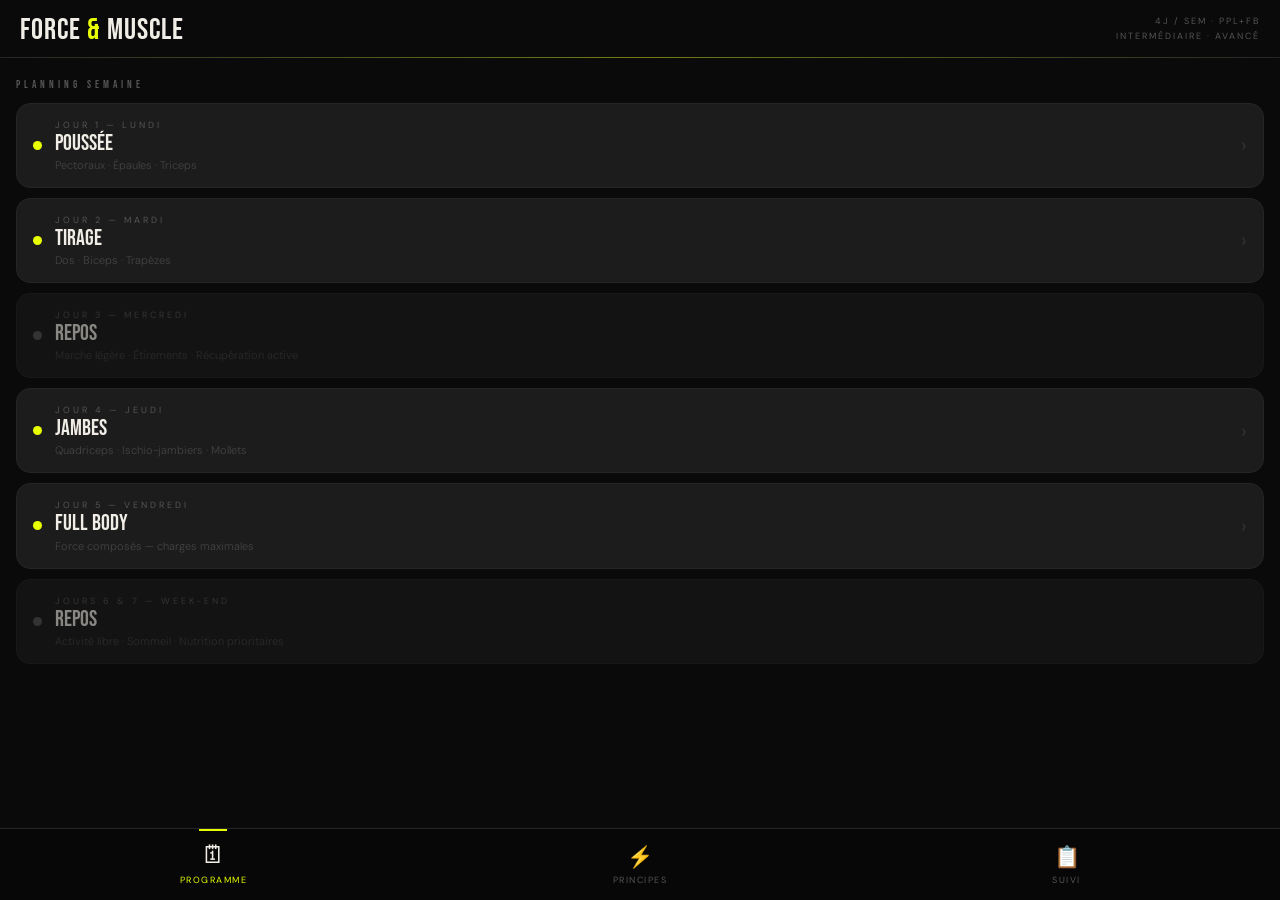
==== commit b5015184: "Update app.html" ====
--- a/app.html
+++ b/app.html
@@ -144,6 +144,13 @@
 }
 .tab.active .tab-label { color: var(--accent); }
 
+/* WEEK HEADING */
+.week-heading {
+  font-family: 'Bebas Neue', sans-serif;
+  font-size: 11px; letter-spacing: 4px; color: var(--muted);
+  text-transform: uppercase; margin-bottom: 12px;
+}
+
 /* DAY CARDS */
 .day-card {
   background: var(--card);
@@ -301,6 +308,9 @@
 }
 
 /* LOG */
+.action-bar { display: flex; gap: 8px; margin-bottom: 12px; }
+.csv-btn { flex: 1; background: #222; color: #fff; border: 1px solid var(--border); border-radius: 6px; font-size: 10px; padding: 8px; cursor: pointer; font-family: 'Bebas Neue', sans-serif; letter-spacing: 1px; display: flex; align-items: center; justify-content: center; gap: 6px; }
+
 .log-header {
   display: flex; justify-content: space-between; align-items: center;
   margin-bottom: 12px;
@@ -356,15 +366,6 @@
   <div id="screens">
 
     <div class="screen active" id="screen-programme">
-
-      <div class="install-banner" id="installBanner">
-        <div class="install-icon">📱</div>
-        <div class="install-text">
-          <strong>Ajouter à l'écran d'accueil</strong>
-          Safari → ⬆ Partager → « Sur l'écran d'accueil » pour utiliser comme une vraie app.
-        </div>
-        <button class="install-close" onclick="dismissBanner()">✕</button>
-      </div>
 
       <div class="week-heading">Planning semaine</div>
 
@@ -563,16 +564,6 @@
     : '<option value="">Sélectionnez une séance...</option>';
 }
 
-// ── Install banner ─────────────────────────────────
-const isIOS = /iphone|ipad|ipod/i.test(navigator.userAgent);
-if (isIOS && !window.navigator.standalone && !localStorage.getItem('installDismissed')) {
-  document.getElementById('installBanner').classList.add('visible');
-}
-function dismissBanner() {
-  document.getElementById('installBanner').classList.remove('visible');
-  localStorage.setItem('installDismissed', '1');
-}
-
 // ── Tab navigation ──────────────────────────────────
 let currentTab = 'programme';
 const tabOrder = ['programme', 'principes', 'tracker'];
@@ -651,7 +642,6 @@
   localStorage.setItem('gymLog', JSON.stringify(log.slice(0, 100)));
 
   ['t-weight','t-sets','t-notes'].forEach(id => document.getElementById(id).value = '');
-  // Note: On garde la session et l'exercice sélectionnés pour enchaîner les séries si besoin
 
   renderLog();
 
@@ -671,6 +661,24 @@
   log = [];
   localStorage.removeItem('gymLog');
   renderLog();
+}
+
+// LOGIQUE D'EXPORT CSV
+function downloadCSV() {
+  if (log.length === 0) return alert("Aucune donnée à exporter.");
+  
+  let csvContent = "data:text/csv;charset=utf-8,Date,Seance,Exercice,Poids,Series_Reps\n";
+  log.forEach(e => {
+    csvContent += `${e.date},${e.session},${e.exercise},${e.weight},${e.sets}\n`;
+  });
+
+  const encodedUri = encodeURI(csvContent);
+  const link = document.createElement("a");
+  link.setAttribute("href", encodedUri);
+  link.setAttribute("download", `force_muscle_export_${new Date().toLocaleDateString()}.csv`);
+  document.body.appendChild(link);
+  link.click();
+  document.body.removeChild(link);
 }
 
 function renderLog() {
@@ -679,9 +687,13 @@
     c.innerHTML = `<div class="empty-state"><div class="empty-icon">🏋️</div>Aucune séance enregistrée.<br>Commencez à tracker vos performances !</div>`;
     return;
   }
-  let html = `<div class="log-header">
+  let html = `
+    <div class="action-bar">
+      <button class="csv-btn" onclick="downloadCSV()">📥 EXPORTER EN CSV</button>
+      <button class="csv-btn" style="color:var(--accent2); border-color:var(--accent2)" onclick="clearAll()">🗑 TOUT VIDER</button>
+    </div>
+    <div class="log-header">
     <div class="log-count">Historique <span>${log.length}</span></div>
-    <button class="clear-btn" onclick="clearAll()">🗑 Tout vider</button>
   </div>`;
   log.forEach(e => {
     html += `<div class="log-entry">
@@ -698,6 +710,7 @@
   c.innerHTML = html;
 }
 
+document.getElementById('t-date').valueAsDate = new Date();
 renderLog();
 </script>
 </body>
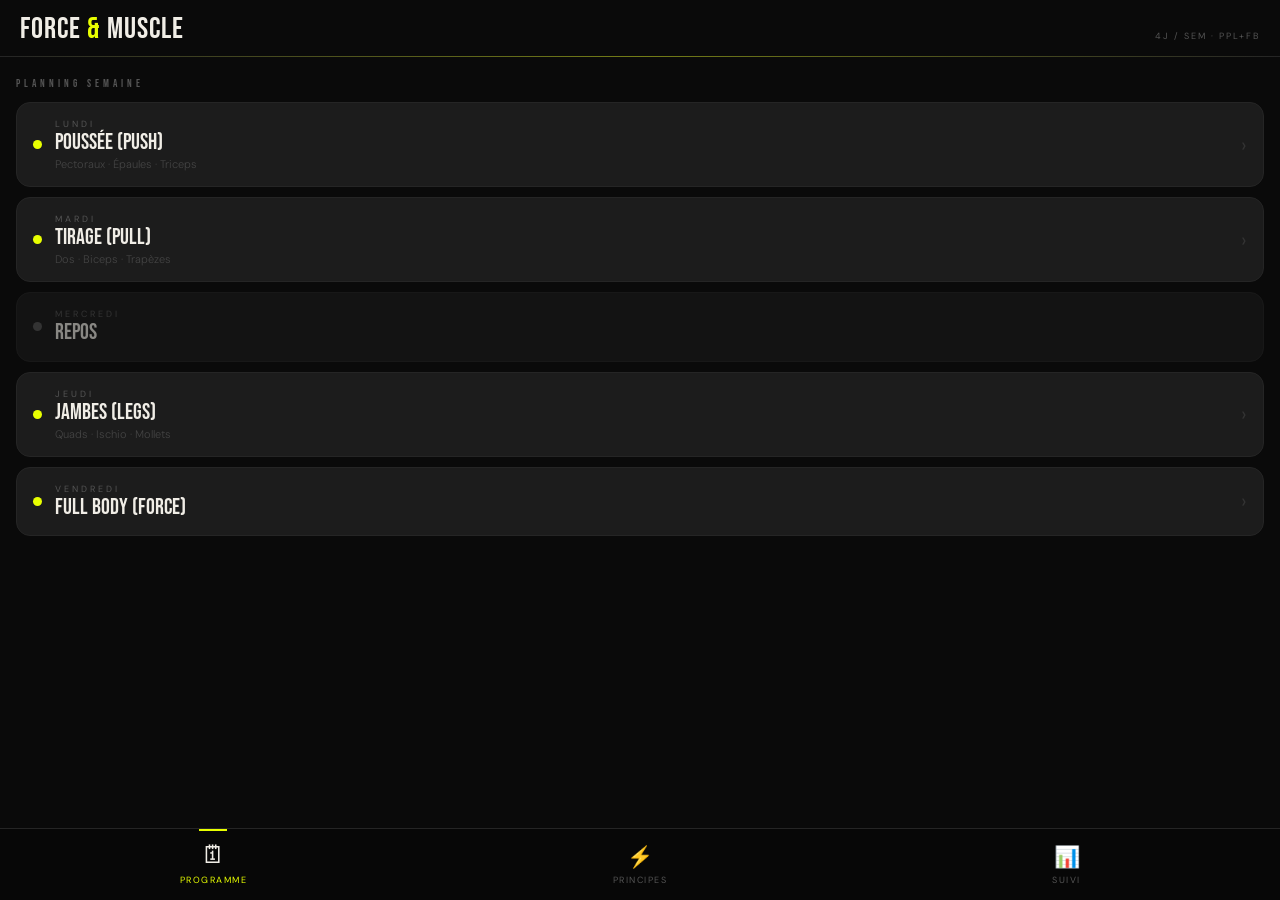
==== commit ff782ca3: "Update app.html" ====
--- a/app.html
+++ b/app.html
@@ -33,326 +33,99 @@
   overflow: hidden;
 }
 
-/* APP SHELL */
-#app {
-  display: flex;
-  flex-direction: column;
-  height: 100%;
-  height: -webkit-fill-available;
-}
-
-/* TOP BAR */
+#app { display: flex; flex-direction: column; height: 100%; height: -webkit-fill-available; }
+
 .topbar {
-  flex-shrink: 0;
-  padding: calc(14px + var(--safe-t)) 20px 12px;
-  border-bottom: 1px solid var(--border);
-  display: flex;
-  align-items: flex-end;
-  justify-content: space-between;
-  background: var(--black);
-  position: relative;
-  z-index: 10;
+  flex-shrink: 0; padding: calc(14px + var(--safe-t)) 20px 12px;
+  border-bottom: 1px solid var(--border); display: flex; align-items: flex-end;
+  justify-content: space-between; background: var(--black); position: relative; z-index: 10;
 }
 .topbar::after {
-  content: '';
-  position: absolute;
-  bottom: -1px; left: 0; right: 0; height: 1px;
+  content: ''; position: absolute; bottom: -1px; left: 0; right: 0; height: 1px;
   background: linear-gradient(90deg, transparent, rgba(232,255,0,0.4), transparent);
 }
-.topbar-title {
-  font-family: 'Bebas Neue', sans-serif;
-  font-size: 30px; line-height: 1; letter-spacing: 1px;
-}
+.topbar-title { font-family: 'Bebas Neue', sans-serif; font-size: 30px; line-height: 1; letter-spacing: 1px; }
 .topbar-title span { color: var(--accent); }
-.topbar-meta {
-  font-size: 9px; letter-spacing: 2px; text-transform: uppercase;
-  color: var(--muted); text-align: right; line-height: 1.7;
-}
-
-/* SCREEN CONTAINER */
-#screens {
-  flex: 1;
-  overflow: hidden;
-  position: relative;
-}
+.topbar-meta { font-size: 9px; letter-spacing: 2px; text-transform: uppercase; color: var(--muted); text-align: right; line-height: 1.7; }
+
+#screens { flex: 1; overflow: hidden; position: relative; }
 
 .screen {
-  position: absolute;
-  inset: 0;
-  overflow-y: auto;
-  -webkit-overflow-scrolling: touch;
+  position: absolute; inset: 0; overflow-y: auto; -webkit-overflow-scrolling: touch;
   padding: 20px 16px calc(20px + var(--tab-h) + var(--safe-b));
-  opacity: 0;
-  transform: translateX(30px);
-  pointer-events: none;
+  opacity: 0; transform: translateX(30px); pointer-events: none;
   transition: opacity 0.28s cubic-bezier(.4,0,.2,1), transform 0.28s cubic-bezier(.4,0,.2,1);
 }
-.screen.active {
-  opacity: 1;
-  transform: translateX(0);
-  pointer-events: all;
-}
-
-/* BOTTOM TAB BAR */
+.screen.active { opacity: 1; transform: translateX(0); pointer-events: all; }
+
+/* TABBAR */
 .tabbar {
-  position: fixed;
-  bottom: 0; left: 0; right: 0;
-  height: calc(var(--tab-h) + var(--safe-b));
-  padding-bottom: var(--safe-b);
-  background: rgba(8,8,8,0.96);
-  backdrop-filter: blur(24px);
-  -webkit-backdrop-filter: blur(24px);
-  border-top: 1px solid var(--border);
-  display: flex;
-  z-index: 100;
-}
-
-.tab {
-  flex: 1;
-  display: flex;
-  flex-direction: column;
-  align-items: center;
-  justify-content: center;
-  gap: 3px;
-  cursor: pointer;
-  padding: 8px 4px;
-  position: relative;
-  transition: opacity 0.15s;
-}
+  position: fixed; bottom: 0; left: 0; right: 0; height: calc(var(--tab-h) + var(--safe-b));
+  padding-bottom: var(--safe-b); background: rgba(8,8,8,0.96); backdrop-filter: blur(24px);
+  -webkit-backdrop-filter: blur(24px); border-top: 1px solid var(--border); display: flex; z-index: 100;
+}
+.tab { flex: 1; display: flex; flex-direction: column; align-items: center; justify-content: center; gap: 3px; cursor: pointer; padding: 8px 4px; position: relative; transition: opacity 0.15s; }
 .tab:active { opacity: 0.6; }
-
-.tab-indicator {
-  position: absolute;
-  top: 0; left: 50%;
-  transform: translateX(-50%) scaleX(0);
-  width: 28px; height: 2px;
-  background: var(--accent);
-  transition: transform 0.25s cubic-bezier(.34,1.56,.64,1);
-}
+.tab-indicator { position: absolute; top: 0; left: 50%; transform: translateX(-50%) scaleX(0); width: 28px; height: 2px; background: var(--accent); transition: transform 0.25s cubic-bezier(.34,1.56,.64,1); }
 .tab.active .tab-indicator { transform: translateX(-50%) scaleX(1); }
-
-.tab-icon {
-  font-size: 21px;
-  transition: transform 0.22s cubic-bezier(.34,1.56,.64,1);
-}
+.tab-icon { font-size: 21px; transition: transform 0.22s cubic-bezier(.34,1.56,.64,1); }
 .tab.active .tab-icon { transform: scale(1.18) translateY(-2px); }
-
-.tab-label {
-  font-size: 9px; letter-spacing: 1.5px; text-transform: uppercase;
-  color: var(--muted);
-  transition: color 0.2s;
-}
+.tab-label { font-size: 9px; letter-spacing: 1.5px; text-transform: uppercase; color: var(--muted); transition: color 0.2s; }
 .tab.active .tab-label { color: var(--accent); }
 
-/* WEEK HEADING */
-.week-heading {
-  font-family: 'Bebas Neue', sans-serif;
-  font-size: 11px; letter-spacing: 4px; color: var(--muted);
-  text-transform: uppercase; margin-bottom: 12px;
-}
-
-/* DAY CARDS */
-.day-card {
-  background: var(--card);
-  border: 1px solid var(--border);
-  border-radius: 14px;
-  margin-bottom: 10px;
-  overflow: hidden;
-  cursor: pointer;
-  transition: border-color 0.2s, box-shadow 0.2s, transform 0.1s;
-}
-.day-card:active { transform: scale(0.985); }
-.day-card.open { border-color: rgba(232,255,0,0.5); box-shadow: 0 0 28px rgba(232,255,0,0.05); }
+/* CARDS PROGRAMME */
+.week-heading { font-family: 'Bebas Neue', sans-serif; font-size: 11px; letter-spacing: 4px; color: var(--muted); text-transform: uppercase; margin-bottom: 12px; }
+.day-card { background: var(--card); border: 1px solid var(--border); border-radius: 14px; margin-bottom: 10px; overflow: hidden; cursor: pointer; transition: 0.2s; }
+.day-card.open { border-color: rgba(232,255,0,0.5); }
 .day-card.rest { cursor: default; opacity: 0.55; }
-.day-card.rest:active { transform: none; }
-
-.card-header {
-  padding: 15px 16px;
-  display: flex; align-items: center; gap: 13px;
-}
-.card-dot {
-  width: 9px; height: 9px; border-radius: 50%;
-  background: var(--accent); flex-shrink: 0;
-  transition: box-shadow 0.2s;
-}
-.day-card.open .card-dot { box-shadow: 0 0 8px var(--accent); }
+.card-header { padding: 15px 16px; display: flex; align-items: center; gap: 13px; }
+.card-dot { width: 9px; height: 9px; border-radius: 50%; background: var(--accent); flex-shrink: 0; }
 .day-card.rest .card-dot { background: var(--muted); }
-
 .card-info { flex: 1; min-width: 0; }
 .card-day { font-size: 9px; letter-spacing: 3px; text-transform: uppercase; color: var(--muted); }
 .card-name { font-family: 'Bebas Neue', sans-serif; font-size: 22px; line-height: 1.1; margin-top: 1px; }
 .card-muscles { font-size: 11px; color: #444; font-weight: 300; margin-top: 2px; }
-
-.card-chevron {
-  font-size: 20px; color: #333;
-  transition: transform 0.25s cubic-bezier(.4,0,.2,1), color 0.2s;
-  flex-shrink: 0;
-}
+.card-chevron { font-size: 20px; color: #333; transition: 0.25s; flex-shrink: 0; }
 .day-card.open .card-chevron { transform: rotate(90deg); color: var(--accent); }
-
-/* DETAIL EXPAND */
-.card-detail {
-  max-height: 0;
-  overflow: hidden;
-  transition: max-height 0.45s cubic-bezier(.4,0,.2,1);
-}
+.card-detail { max-height: 0; overflow: hidden; transition: max-height 0.45s ease; }
 .card-detail.open { max-height: 3000px; }
-
-.card-detail-inner {
-  border-top: 1px solid var(--border);
-  padding: 14px 16px 18px;
-}
-
-.detail-warmup {
-  font-size: 10px; color: var(--muted); letter-spacing: 0.5px;
-  margin-bottom: 14px; display: flex; align-items: center; gap: 6px;
-}
-.detail-warmup::before { content: '🔥'; font-size: 12px; }
-
-.ex-row {
-  display: flex; align-items: flex-start; gap: 12px;
-  padding: 11px 0;
-  border-bottom: 1px solid #181818;
-}
-.ex-row:last-child { border-bottom: none; padding-bottom: 0; }
-
-.ex-num {
-  font-family: 'Bebas Neue', sans-serif;
-  font-size: 18px; color: #2a2a2a;
-  width: 20px; flex-shrink: 0; text-align: right; margin-top: 1px;
-}
-.ex-info { flex: 1; }
-.ex-name { font-size: 14px; font-weight: 500; color: var(--white); line-height: 1.3; }
-.ex-note { font-size: 11px; color: #4a4a4a; font-weight: 300; margin-top: 3px; line-height: 1.4; }
+.card-detail-inner { border-top: 1px solid var(--border); padding: 14px 16px 18px; }
+.ex-row { display: flex; align-items: flex-start; gap: 12px; padding: 11px 0; border-bottom: 1px solid #181818; }
+.ex-num { font-family: 'Bebas Neue', sans-serif; font-size: 18px; color: #2a2a2a; width: 20px; text-align: right; }
+.ex-name { font-size: 14px; font-weight: 500; color: var(--white); }
 .ex-chips { display: flex; gap: 5px; margin-top: 8px; flex-wrap: wrap; }
-
-.chip {
-  font-family: 'Bebas Neue', sans-serif;
-  font-size: 12px; letter-spacing: 0.5px;
-  padding: 3px 8px; border-radius: 5px;
-}
-.chip-sets { background: rgba(232,255,0,0.1); color: var(--accent); }
-.chip-reps { background: rgba(255,255,255,0.05); color: #888; }
-.chip-rest { background: transparent; border: 1px solid #222; color: #444; font-family: 'DM Sans',sans-serif; font-size: 10px; letter-spacing: 0; }
-
-/* PRINCIPES SCREEN */
-.stat-row {
-  display: grid; grid-template-columns: repeat(2, 1fr); gap: 8px;
-  margin-bottom: 24px;
-}
-.stat-card {
-  background: var(--card); border: 1px solid var(--border);
-  border-radius: 12px; padding: 14px 16px;
-}
-.stat-label { font-size: 8px; letter-spacing: 3px; text-transform: uppercase; color: var(--muted); }
-.stat-value { font-family: 'Bebas Neue', sans-serif; font-size: 26px; color: var(--accent); margin-top: 3px; line-height: 1; }
-
-.section-title {
-  font-family: 'Bebas Neue', sans-serif;
-  font-size: 24px; letter-spacing: 1px;
-  margin-bottom: 12px; margin-top: 24px;
-  color: var(--white);
-}
-.section-title:first-of-type { margin-top: 0; }
-
-.principle-card {
-  background: var(--card); border: 1px solid var(--border);
-  border-radius: 12px; padding: 16px; margin-bottom: 8px;
-  display: flex; gap: 13px; align-items: flex-start;
-}
-.principle-icon { font-size: 22px; flex-shrink: 0; margin-top: 1px; }
-.principle-title { font-family: 'Bebas Neue', sans-serif; font-size: 17px; margin-bottom: 4px; }
-.principle-text { font-size: 12px; color: #666; font-weight: 300; line-height: 1.6; }
-
-/* TRACKER SCREEN */
-.tracker-form {
-  background: var(--card); border: 1px solid var(--border);
-  border-radius: 14px; padding: 16px; margin-bottom: 20px;
-}
-.form-title {
-  font-family: 'Bebas Neue', sans-serif;
-  font-size: 18px; letter-spacing: 1px; margin-bottom: 14px; color: var(--accent);
-}
+.chip { font-family: 'Bebas Neue', sans-serif; font-size: 12px; padding: 3px 8px; border-radius: 5px; background: rgba(232,255,0,0.1); color: var(--accent); }
+
+/* TRACKER FORM */
+.tracker-form { background: var(--card); border: 1px solid var(--border); border-radius: 14px; padding: 16px; margin-bottom: 20px; }
+.form-title { font-family: 'Bebas Neue', sans-serif; font-size: 18px; letter-spacing: 1px; margin-bottom: 14px; color: var(--accent); }
 .form-grid { display: grid; grid-template-columns: 1fr 1fr; gap: 9px; margin-bottom: 13px; }
 .form-grid .full { grid-column: 1 / -1; }
-
-.field label {
-  display: block; font-size: 8px; letter-spacing: 2px;
-  text-transform: uppercase; color: var(--muted); margin-bottom: 5px;
-}
-.field input, .field select {
-  width: 100%; background: #111; border: 1px solid var(--border);
-  border-radius: 7px; color: var(--white); padding: 9px 11px;
-  font-family: 'DM Sans', sans-serif; font-size: 13px;
-  outline: none; transition: border-color 0.2s;
-  -webkit-appearance: none; appearance: none;
-}
-.field input:focus, .field select:focus { border-color: rgba(232,255,0,0.4); }
-.field input::placeholder { color: #2a2a2a; }
-
-.save-btn {
-  width: 100%; background: var(--accent); color: var(--black);
-  border: none; border-radius: 8px; padding: 12px;
-  font-family: 'Bebas Neue', sans-serif; font-size: 17px; letter-spacing: 2px;
-  cursor: pointer; transition: opacity 0.15s, transform 0.1s;
-}
-.save-btn:active { transform: scale(0.98); opacity: 0.85; }
-
-.saved-toast {
-  display: none;
-  background: rgba(232,255,0,0.08);
-  border: 1px solid rgba(232,255,0,0.2);
-  border-radius: 7px; padding: 9px 14px;
-  font-size: 12px; color: var(--accent); margin-top: 10px;
-  text-align: center; animation: fadeUp 0.3s ease;
-}
+.field label { display: block; font-size: 8px; letter-spacing: 2px; text-transform: uppercase; color: var(--muted); margin-bottom: 5px; }
+.field input, .field select { width: 100%; background: #111; border: 1px solid var(--border); border-radius: 7px; color: var(--white); padding: 9px 11px; font-family: 'DM Sans', sans-serif; font-size: 13px; outline: none; }
+#last-perf-hint { font-size: 10px; color: var(--accent); margin-top: 6px; font-style: italic; display: none; }
+
+/* TIMER */
+.timer-container { margin-top: 10px; padding: 10px; background: #000; border: 1px solid var(--border); border-radius: 8px; display: flex; align-items: center; justify-content: space-between; }
+#timer-display { font-family: 'Bebas Neue', sans-serif; font-size: 24px; color: var(--accent); }
+.timer-btn { background: var(--accent); color: #000; border: none; border-radius: 4px; padding: 6px 12px; font-family: 'Bebas Neue'; font-size: 14px; cursor: pointer; }
+
+.save-btn { width: 100%; background: var(--accent); color: var(--black); border: none; border-radius: 8px; padding: 12px; font-family: 'Bebas Neue', sans-serif; font-size: 17px; letter-spacing: 2px; cursor: pointer; margin-top: 10px; }
 
 /* LOG */
-.action-bar { display: flex; gap: 8px; margin-bottom: 12px; }
-.csv-btn { flex: 1; background: #222; color: #fff; border: 1px solid var(--border); border-radius: 6px; font-size: 10px; padding: 8px; cursor: pointer; font-family: 'Bebas Neue', sans-serif; letter-spacing: 1px; display: flex; align-items: center; justify-content: center; gap: 6px; }
-
-.log-header {
-  display: flex; justify-content: space-between; align-items: center;
-  margin-bottom: 12px;
-}
+.log-header { display: flex; justify-content: space-between; align-items: center; margin: 20px 0 12px; }
 .log-count { font-family: 'Bebas Neue', sans-serif; font-size: 20px; }
-.log-count span { color: var(--accent); }
-.clear-btn {
-  background: none; border: 1px solid var(--border); border-radius: 6px;
-  color: var(--muted); font-size: 10px; padding: 5px 11px;
-  cursor: pointer; letter-spacing: 1px; transition: all 0.15s;
-}
-.clear-btn:hover, .clear-btn:active { border-color: var(--accent2); color: var(--accent2); }
-
-.log-entry {
-  background: var(--card); border: 1px solid var(--border);
-  border-radius: 10px; padding: 13px 14px; margin-bottom: 8px;
-  display: flex; align-items: flex-start; gap: 10px;
-  animation: fadeUp 0.25s ease;
-}
+.log-actions { display: flex; gap: 8px; }
+.clear-btn, .export-btn { background: none; border: 1px solid var(--border); border-radius: 6px; color: var(--muted); font-size: 10px; padding: 6px 12px; cursor: pointer; }
+.export-btn { border-color: rgba(232,255,0,0.3); color: var(--accent); }
+.log-entry { background: var(--card); border: 1px solid var(--border); border-radius: 10px; padding: 13px 14px; margin-bottom: 8px; display: flex; align-items: flex-start; gap: 10px; }
 .log-left { flex: 1; min-width: 0; }
 .log-exercise { font-size: 14px; font-weight: 500; }
 .log-meta { font-size: 11px; color: var(--muted); margin-top: 2px; }
-.log-sets { font-size: 11px; color: #555; margin-top: 4px; }
-.log-weight { font-family: 'Bebas Neue', sans-serif; font-size: 22px; color: var(--accent); flex-shrink: 0; line-height: 1; margin-top: 2px; }
-.log-weight small { font-family: 'DM Sans',sans-serif; font-size: 10px; color: #444; }
-.log-del {
-  background: none; border: none; color: #2a2a2a; font-size: 14px;
-  cursor: pointer; padding: 2px; transition: color 0.15s; flex-shrink: 0;
-  margin-top: 2px;
-}
-.log-del:hover, .log-del:active { color: var(--accent2); }
-
-.empty-state {
-  text-align: center; padding: 50px 20px;
-  color: #333; font-size: 13px; font-weight: 300;
-}
-.empty-icon { font-size: 44px; margin-bottom: 12px; }
-
-@keyframes fadeUp {
-  from { opacity: 0; transform: translateY(8px); }
-  to   { opacity: 1; transform: translateY(0); }
-}
+.log-weight { font-family: 'Bebas Neue', sans-serif; font-size: 22px; color: var(--accent); flex-shrink: 0; }
+.log-del { background: none; border: none; color: #2a2a2a; font-size: 14px; cursor: pointer; }
+
+@keyframes fadeUp { from { opacity: 0; transform: translateY(8px); } to { opacity: 1; transform: translateY(0); } }
 </style>
 </head>
 <body>
@@ -360,352 +133,218 @@
 
   <div class="topbar">
     <div class="topbar-title">FORCE <span>&</span> MUSCLE</div>
-    <div class="topbar-meta">4J / SEM · PPL+FB<br>INTERMÉDIAIRE · AVANCÉ</div>
+    <div class="topbar-meta">4J / SEM · PPL+FB</div>
   </div>
 
   <div id="screens">
-
     <div class="screen active" id="screen-programme">
-
       <div class="week-heading">Planning semaine</div>
 
       <div class="day-card" id="card-j1" onclick="toggleCard('j1')">
-        <div class="card-header">
-          <div class="card-dot"></div>
-          <div class="card-info">
-            <div class="card-day">Jour 1 — Lundi</div>
-            <div class="card-name">POUSSÉE</div>
-            <div class="card-muscles">Pectoraux · Épaules · Triceps</div>
-          </div>
-          <div class="card-chevron">›</div>
-        </div>
+        <div class="card-header"><div class="card-dot"></div><div class="card-info"><div class="card-day">Lundi</div><div class="card-name">POUSSÉE (PUSH)</div><div class="card-muscles">Pectoraux · Épaules · Triceps</div></div><div class="card-chevron">›</div></div>
         <div class="card-detail" id="detail-j1"><div class="card-detail-inner">
-          <div class="detail-warmup">Échauffement 10 min — cardio léger + mobilité épaules</div>
-          <div class="ex-row"><div class="ex-num">1</div><div class="ex-info"><div class="ex-name">Machine convergente à plat</div><div class="ex-note">Tension constante — focus squeeze en fin de course</div><div class="ex-chips"><span class="chip chip-sets">4 séries</span><span class="chip chip-reps">6–8 rép</span><span class="chip chip-rest">2–3 min</span></div></div></div>
-          <div class="ex-row"><div class="ex-num">2</div><div class="ex-info"><div class="ex-name">Machine convergente inclinée</div><div class="ex-note">30–45° — faisceau claviculaire, contrôle excentrique</div><div class="ex-chips"><span class="chip chip-sets">4 séries</span><span class="chip chip-reps">8–10 rép</span><span class="chip chip-rest">2 min</span></div></div></div>
-          <div class="ex-row"><div class="ex-num">3</div><div class="ex-info"><div class="ex-name">Écarté cable basse poulie</div><div class="ex-note">Étirement maximal — meilleure hypertrophie pectorale</div><div class="ex-chips"><span class="chip chip-sets">3 séries</span><span class="chip chip-reps">12–15 rép</span><span class="chip chip-rest">90 sec</span></div></div></div>
-          <div class="ex-row"><div class="ex-num">4</div><div class="ex-info"><div class="ex-name">Développé militaire debout</div><div class="ex-note">Barre ou haltères — gainage abdominal strict</div><div class="ex-chips"><span class="chip chip-sets">4 séries</span><span class="chip chip-reps">6–8 rép</span><span class="chip chip-rest">2–3 min</span></div></div></div>
-          <div class="ex-row"><div class="ex-num">5</div><div class="ex-info"><div class="ex-name">Élévations latérales cable</div><div class="ex-note">Tension constante — 1 bras à la fois, éviter l'inertie</div><div class="ex-chips"><span class="chip chip-sets">3 séries</span><span class="chip chip-reps">12–15 rép</span><span class="chip chip-rest">90 sec</span></div></div></div>
-          <div class="ex-row"><div class="ex-num">6</div><div class="ex-info"><div class="ex-name">Dips lestés</div><div class="ex-note">Corps légèrement incliné — composé lourd triceps</div><div class="ex-chips"><span class="chip chip-sets">4 séries</span><span class="chip chip-reps">6–10 rép</span><span class="chip chip-rest">2 min</span></div></div></div>
-          <div class="ex-row"><div class="ex-num">7</div><div class="ex-info"><div class="ex-name">Seated overhead dips</div><div class="ex-note">Chef long en étirement maximal — amplitude profonde</div><div class="ex-chips"><span class="chip chip-sets">3 séries</span><span class="chip chip-reps">10–12 rép</span><span class="chip chip-rest">90 sec</span></div></div></div>
-          <div class="ex-row"><div class="ex-num">8</div><div class="ex-info"><div class="ex-name">Triceps poulie haute (corde)</div><div class="ex-note">Finition — supination en fin de course, contraction max</div><div class="ex-chips"><span class="chip chip-sets">3 séries</span><span class="chip chip-reps">12–15 rép</span><span class="chip chip-rest">60 sec</span></div></div></div>
+          <div class="ex-row"><div class="ex-num">1</div><div class="ex-info"><div class="ex-name">Machine convergente à plat</div><div class="ex-chips"><span class="chip">4 séries</span><span class="chip">6–8 rép</span></div></div></div>
+          <div class="ex-row"><div class="ex-num">2</div><div class="ex-info"><div class="ex-name">Machine convergente inclinée</div><div class="ex-chips"><span class="chip">4 séries</span><span class="chip">8–10 rép</span></div></div></div>
+          <div class="ex-row"><div class="ex-num">3</div><div class="ex-info"><div class="ex-name">Écarté cable basse poulie</div><div class="ex-chips"><span class="chip">3 séries</span></div></div></div>
+          <div class="ex-row"><div class="ex-num">4</div><div class="ex-info"><div class="ex-name">Développé militaire debout</div><div class="ex-chips"><span class="chip">4 séries</span></div></div></div>
+          <div class="ex-row"><div class="ex-num">5</div><div class="ex-info"><div class="ex-name">Élévations latérales cable</div><div class="ex-chips"><span class="chip">3 séries</span></div></div></div>
+          <div class="ex-row"><div class="ex-num">6</div><div class="ex-info"><div class="ex-name">Dips lestés</div><div class="ex-chips"><span class="chip">4 séries</span></div></div></div>
+          <div class="ex-row"><div class="ex-num">7</div><div class="ex-info"><div class="ex-name">Seated overhead dips</div><div class="ex-chips"><span class="chip">3 séries</span></div></div></div>
+          <div class="ex-row"><div class="ex-num">8</div><div class="ex-info"><div class="ex-name">Triceps poulie haute (corde)</div><div class="ex-chips"><span class="chip">3 séries</span></div></div></div>
         </div></div>
       </div>
 
       <div class="day-card" id="card-j2" onclick="toggleCard('j2')">
-        <div class="card-header">
-          <div class="card-dot"></div>
-          <div class="card-info">
-            <div class="card-day">Jour 2 — Mardi</div>
-            <div class="card-name">TIRAGE</div>
-            <div class="card-muscles">Dos · Biceps · Trapèzes</div>
-          </div>
-          <div class="card-chevron">›</div>
-        </div>
+        <div class="card-header"><div class="card-dot"></div><div class="card-info"><div class="card-day">Mardi</div><div class="card-name">TIRAGE (PULL)</div><div class="card-muscles">Dos · Biceps · Trapèzes</div></div><div class="card-chevron">›</div></div>
         <div class="card-detail" id="detail-j2"><div class="card-detail-inner">
-          <div class="detail-warmup">Échauffement 10 min — mobilité épaules & thoracique</div>
-          <div class="ex-row"><div class="ex-num">1</div><div class="ex-info"><div class="ex-name">Tirage vertical prise large</div><div class="ex-note">Largeur du dos — coudes vers les hanches, omoplate déprimée</div><div class="ex-chips"><span class="chip chip-sets">4 séries</span><span class="chip chip-reps">6–8 rép</span><span class="chip chip-rest">2–3 min</span></div></div></div>
-          <div class="ex-row"><div class="ex-num">2</div><div class="ex-info"><div class="ex-name">Tirage vertical prise serrée neutre</div><div class="ex-note">Étirement profond du grand dorsal — tirage vers le sternum</div><div class="ex-chips"><span class="chip chip-sets">4 séries</span><span class="chip chip-reps">8–10 rép</span><span class="chip chip-rest">2 min</span></div></div></div>
-          <div class="ex-row"><div class="ex-num">3</div><div class="ex-info"><div class="ex-name">Low Row Machine TechnoGym</div><div class="ex-note">Épaisseur dos & rhomboïdes — omoplates serrées en fin</div><div class="ex-chips"><span class="chip chip-sets">4 séries</span><span class="chip chip-reps">8–10 rép</span><span class="chip chip-rest">2 min</span></div></div></div>
-          <div class="ex-row"><div class="ex-num">4</div><div class="ex-info"><div class="ex-name">Face pull corde</div><div class="ex-note">Rotation externe — deltoïde post. & santé épaule</div><div class="ex-chips"><span class="chip chip-sets">3 séries</span><span class="chip chip-reps">15–20 rép</span><span class="chip chip-rest">90 sec</span></div></div></div>
-          <div class="ex-row"><div class="ex-num">5</div><div class="ex-info"><div class="ex-name">Curl barre EZ</div><div class="ex-note">Mouvement strict — ne pas balancer, tempo 2-0-1</div><div class="ex-chips"><span class="chip chip-sets">4 séries</span><span class="chip chip-reps">8–10 rép</span><span class="chip chip-rest">90 sec</span></div></div></div>
-          <div class="ex-row"><div class="ex-num">6</div><div class="ex-info"><div class="ex-name">Curl incliné haltères</div><div class="ex-note">Étirement long du biceps — banc 45–60°, supination en haut</div><div class="ex-chips"><span class="chip chip-sets">3 séries</span><span class="chip chip-reps">10–12 rép</span><span class="chip chip-rest">90 sec</span></div></div></div>
-          <div class="ex-row"><div class="ex-num">7</div><div class="ex-info"><div class="ex-name">Curl marteau haltères</div><div class="ex-note">Brachial & long supinateur — épaisseur du bras</div><div class="ex-chips"><span class="chip chip-sets">3 séries</span><span class="chip chip-reps">10–12 rép</span><span class="chip chip-rest">60 sec</span></div></div></div>
+          <div class="ex-row"><div class="ex-num">1</div><div class="ex-info"><div class="ex-name">Tirage vertical prise large</div><div class="ex-chips"><span class="chip">4 séries</span></div></div></div>
+          <div class="ex-row"><div class="ex-num">2</div><div class="ex-info"><div class="ex-name">Tirage vertical prise serrée neutre</div><div class="ex-chips"><span class="chip">4 séries</span></div></div></div>
+          <div class="ex-row"><div class="ex-num">3</div><div class="ex-info"><div class="ex-name">Low Row Machine TechnoGym</div><div class="ex-chips"><span class="chip">4 séries</span></div></div></div>
+          <div class="ex-row"><div class="ex-num">4</div><div class="ex-info"><div class="ex-name">Face pull corde</div><div class="ex-chips"><span class="chip">3 séries</span></div></div></div>
+          <div class="ex-row"><div class="ex-num">5</div><div class="ex-info"><div class="ex-name">Curl barre EZ</div><div class="ex-chips"><span class="chip">4 séries</span></div></div></div>
+          <div class="ex-row"><div class="ex-num">6</div><div class="ex-info"><div class="ex-name">Curl incliné haltères</div><div class="ex-chips"><span class="chip">3 séries</span></div></div></div>
+          <div class="ex-row"><div class="ex-num">7</div><div class="ex-info"><div class="ex-name">Curl marteau haltères</div><div class="ex-chips"><span class="chip">3 séries</span></div></div></div>
         </div></div>
       </div>
 
-      <div class="day-card rest">
-        <div class="card-header">
-          <div class="card-dot"></div>
-          <div class="card-info">
-            <div class="card-day">Jour 3 — Mercredi</div>
-            <div class="card-name">REPOS</div>
-            <div class="card-muscles">Marche légère · Étirements · Récupération active</div>
-          </div>
-        </div>
-      </div>
+      <div class="day-card rest"><div class="card-header"><div class="card-dot"></div><div class="card-info"><div class="card-day">Mercredi</div><div class="card-name">REPOS</div></div></div></div>
 
       <div class="day-card" id="card-j4" onclick="toggleCard('j4')">
-        <div class="card-header">
-          <div class="card-dot"></div>
-          <div class="card-info">
-            <div class="card-day">Jour 4 — Jeudi</div>
-            <div class="card-name">JAMBES</div>
-            <div class="card-muscles">Quadriceps · Ischio-jambiers · Mollets</div>
-          </div>
-          <div class="card-chevron">›</div>
-        </div>
+        <div class="card-header"><div class="card-dot"></div><div class="card-info"><div class="card-day">Jeudi</div><div class="card-name">JAMBES (LEGS)</div><div class="card-muscles">Quads · Ischio · Mollets</div></div><div class="card-chevron">›</div></div>
         <div class="card-detail" id="detail-j4"><div class="card-detail-inner">
-          <div class="detail-warmup">Échauffement 10 min — mobilité hanches & chevilles</div>
-          <div class="ex-row"><div class="ex-num">1</div><div class="ex-info"><div class="ex-name">Squat barre haute</div><div class="ex-note">Mouvement roi — profondeur complète si mobilité OK</div><div class="ex-chips"><span class="chip chip-sets">5 séries</span><span class="chip chip-reps">4–6 rép</span><span class="chip chip-rest">3–4 min</span></div></div></div>
-          <div class="ex-row"><div class="ex-num">2</div><div class="ex-info"><div class="ex-name">Leg press 45°</div><div class="ex-note">Pieds hauts = ischio/fessiers · pieds bas = quadris</div><div class="ex-chips"><span class="chip chip-sets">4 séries</span><span class="chip chip-reps">10–12 rép</span><span class="chip chip-rest">2 min</span></div></div></div>
-          <div class="ex-row"><div class="ex-num">3</div><div class="ex-info"><div class="ex-name">Romanian Deadlift</div><div class="ex-note">Masse ischio — barre ou haltères, hanches en arrière</div><div class="ex-chips"><span class="chip chip-sets">4 séries</span><span class="chip chip-reps">8–10 rép</span><span class="chip chip-rest">2 min</span></div></div></div>
-          <div class="ex-row"><div class="ex-num">4</div><div class="ex-info"><div class="ex-name">Leg curl assis</div><div class="ex-note">Tension en étirement — supérieur au couché selon EMG récents</div><div class="ex-chips"><span class="chip chip-sets">3 séries</span><span class="chip chip-reps">10–12 rép</span><span class="chip chip-rest">90 sec</span></div></div></div>
-          <div class="ex-row"><div class="ex-num">5</div><div class="ex-info"><div class="ex-name">Leg curl couché</div><div class="ex-note">Bonne contraction en raccourcissement — angle complémentaire</div><div class="ex-chips"><span class="chip chip-sets">3 séries</span><span class="chip chip-reps">12–15 rép</span><span class="chip chip-rest">90 sec</span></div></div></div>
-          <div class="ex-row"><div class="ex-num">6</div><div class="ex-info"><div class="ex-name">Mollets debout machine</div><div class="ex-note">Amplitude complète — pause étirée en bas, contraction en haut</div><div class="ex-chips"><span class="chip chip-sets">4 séries</span><span class="chip chip-reps">12–15 rép</span><span class="chip chip-rest">60 sec</span></div></div></div>
+          <div class="ex-row"><div class="ex-num">1</div><div class="ex-info"><div class="ex-name">Squat barre haute</div><div class="ex-chips"><span class="chip">5 séries</span></div></div></div>
+          <div class="ex-row"><div class="ex-num">2</div><div class="ex-info"><div class="ex-name">Leg press 45°</div><div class="ex-chips"><span class="chip">4 séries</span></div></div></div>
+          <div class="ex-row"><div class="ex-num">3</div><div class="ex-info"><div class="ex-name">Romanian Deadlift</div><div class="ex-chips"><span class="chip">4 séries</span></div></div></div>
+          <div class="ex-row"><div class="ex-num">4</div><div class="ex-info"><div class="ex-name">Leg curl assis</div><div class="ex-chips"><span class="chip">3 séries</span></div></div></div>
+          <div class="ex-row"><div class="ex-num">5</div><div class="ex-info"><div class="ex-name">Leg curl couché</div><div class="ex-chips"><span class="chip">3 séries</span></div></div></div>
+          <div class="ex-row"><div class="ex-num">6</div><div class="ex-info"><div class="ex-name">Mollets debout machine</div><div class="ex-chips"><span class="chip">4 séries</span></div></div></div>
         </div></div>
       </div>
 
       <div class="day-card" id="card-j5" onclick="toggleCard('j5')">
-        <div class="card-header">
-          <div class="card-dot"></div>
-          <div class="card-info">
-            <div class="card-day">Jour 5 — Vendredi</div>
-            <div class="card-name">FULL BODY</div>
-            <div class="card-muscles">Force composés — charges maximales</div>
-          </div>
-          <div class="card-chevron">›</div>
-        </div>
+        <div class="card-header"><div class="card-dot"></div><div class="card-info"><div class="card-day">Vendredi</div><div class="card-name">FULL BODY (FORCE)</div></div><div class="card-chevron">›</div></div>
         <div class="card-detail" id="detail-j5"><div class="card-detail-inner">
-          <div class="detail-warmup">Séance force pure — rester à 1–2 reps du failure sur chaque set</div>
-          <div class="ex-row"><div class="ex-num">1</div><div class="ex-info"><div class="ex-name">Soulevé de terre classique</div><div class="ex-note">Mouvement principal — charge maximale contrôlée</div><div class="ex-chips"><span class="chip chip-sets">5 séries</span><span class="chip chip-reps">2–4 rép</span><span class="chip chip-rest">4–5 min</span></div></div></div>
-          <div class="ex-row"><div class="ex-num">2</div><div class="ex-info"><div class="ex-name">Machine convergente à plat</div><div class="ex-note">Charge lourde — tempo lent, intention maximale</div><div class="ex-chips"><span class="chip chip-sets">4 séries</span><span class="chip chip-reps">6–8 rép</span><span class="chip chip-rest">3 min</span></div></div></div>
-          <div class="ex-row"><div class="ex-num">3</div><div class="ex-info"><div class="ex-name">Tractions lestées</div><div class="ex-note">Prise large pronation — dos large</div><div class="ex-chips"><span class="chip chip-sets">4 séries</span><span class="chip chip-reps">5–6 rép</span><span class="chip chip-rest">3 min</span></div></div></div>
-          <div class="ex-row"><div class="ex-num">4</div><div class="ex-info"><div class="ex-name">Développé militaire barre</div><div class="ex-note">Debout — gainage abdominal strict</div><div class="ex-chips"><span class="chip chip-sets">4 séries</span><span class="chip chip-reps">5–6 rép</span><span class="chip chip-rest">2–3 min</span></div></div></div>
-          <div class="ex-row"><div class="ex-num">5</div><div class="ex-info"><div class="ex-name">Ab wheel / Planche RKC</div><div class="ex-note">Gainage anti-extension — core fonctionnel</div><div class="ex-chips"><span class="chip chip-sets">3 séries</span><span class="chip chip-reps">8–10 / 30s</span><span class="chip chip-rest">60 sec</span></div></div></div>
+          <div class="ex-row"><div class="ex-num">1</div><div class="ex-info"><div class="ex-name">Soulevé de terre classique</div><div class="ex-chips"><span class="chip">5 séries</span><span class="chip">2–4 rép</span></div></div></div>
+          <div class="ex-row"><div class="ex-num">2</div><div class="ex-info"><div class="ex-name">Machine convergente à plat</div><div class="ex-chips"><span class="chip">4 séries</span></div></div></div>
+          <div class="ex-row"><div class="ex-num">3</div><div class="ex-info"><div class="ex-name">Tractions lestées</div><div class="ex-chips"><span class="chip">4 séries</span></div></div></div>
+          <div class="ex-row"><div class="ex-num">4</div><div class="ex-info"><div class="ex-name">Développé militaire barre</div><div class="ex-chips"><span class="chip">4 séries</span></div></div></div>
+          <div class="ex-row"><div class="ex-num">5</div><div class="ex-info"><div class="ex-name">Ab wheel / Planche RKC</div><div class="ex-chips"><span class="chip">3 séries</span></div></div></div>
         </div></div>
       </div>
-
-      <div class="day-card rest">
-        <div class="card-header">
-          <div class="card-dot"></div>
-          <div class="card-info">
-            <div class="card-day">Jours 6 & 7 — Week-end</div>
-            <div class="card-name">REPOS</div>
-            <div class="card-muscles">Activité libre · Sommeil · Nutrition prioritaires</div>
-          </div>
-        </div>
-      </div>
-
-    </div><div class="screen" id="screen-principes">
-      <div class="stat-row">
-        <div class="stat-card"><div class="stat-label">Fréquence</div><div class="stat-value">4J/SEM</div></div>
-        <div class="stat-card"><div class="stat-label">Durée séance</div><div class="stat-value">60–75M</div></div>
-        <div class="stat-card"><div class="stat-label">Méthode</div><div class="stat-value">PPL+FB</div></div>
-        <div class="stat-card"><div class="stat-label">Niveau</div><div class="stat-value">INTER+</div></div>
-      </div>
-
-      <div class="section-title">Entraînement</div>
-      <div class="principle-card"><div class="principle-icon">📈</div><div><div class="principle-title">Surcharge Progressive</div><div class="principle-text">Augmentez la charge de 2,5–5 kg dès que vous réalisez toutes les séries dans la fourchette haute de répétitions.</div></div></div>
-      <div class="principle-card"><div class="principle-icon">🎯</div><div><div class="principle-title">Intensité Contrôlée</div><div class="principle-text">Restez à 1–2 répétitions du failure sur les composés. L'échec est réservé aux exercices d'isolation.</div></div></div>
-      <div class="principle-card"><div class="principle-icon">⏱</div><div><div class="principle-title">Tempo & Technique</div><div class="principle-text">Phase excentrique lente (2–3 sec). Jamais de sacrifice technique pour ajouter du poids.</div></div></div>
-      <div class="principle-card"><div class="principle-icon">🔄</div><div><div class="principle-title">Décharge (Deload)</div><div class="principle-text">Toutes les 4–6 semaines, réduisez le volume de 40–50% pour permettre une super-compensation.</div></div></div>
-
-      <div class="section-title">Nutrition & Récupération</div>
-      <div class="principle-card"><div class="principle-icon">🍽</div><div><div class="principle-title">Protéines</div><div class="principle-text">Visez 1,8–2,2 g / kg de poids corporel. Léger surplus calorique de 200–300 kcal pour la prise de masse.</div></div></div>
-      <div class="principle-card"><div class="principle-icon">💤</div><div><div class="principle-title">Sommeil</div><div class="principle-text">7–9h de sommeil sont non-négociables. La croissance musculaire se produit au repos, pas en salle.</div></div></div>
-      <div class="principle-card"><div class="principle-icon">💧</div><div><div class="principle-title">Hydratation</div><div class="principle-text">2–3 L d'eau/jour minimum. La déshydratation réduit la force de 5–10%. Davantage les jours d'entraînement.</div></div></div>
+    </div>
+
+    <div class="screen" id="screen-principes">
+      <div class="week-heading">Principes de base</div>
+      <div class="day-card"><div class="card-header"><div class="card-info"><div class="card-name">Surcharge Progressive</div><div class="card-muscles">Ajoute du poids ou des répétitions chaque semaine pour forcer le muscle à s'adapter.</div></div></div></div>
     </div>
 
     <div class="screen" id="screen-tracker">
       <div class="tracker-form">
-        <div class="form-title">+ Nouvelle séance</div>
+        <div class="form-title">+ Nouvelle série</div>
         <div class="form-grid">
           <div class="field"><label>Date</label><input type="date" id="t-date"></div>
           <div class="field"><label>Séance</label>
-            <select id="t-session" onchange="updateExerciseList()">
+            <select id="t-session" onchange="updateExerciseOptions(this.value)">
               <option value="">Choisir...</option>
-              <option>Jour 1 — Poussée</option>
-              <option>Jour 2 — Tirage</option>
-              <option>Jour 4 — Jambes</option>
-              <option>Jour 5 — Full Body</option>
+              <option>Jour 1 — Poussée</option><option>Jour 2 — Tirage</option><option>Jour 4 — Jambes</option><option>Jour 5 — Full Body</option>
             </select>
           </div>
-          <div class="field full">
-            <label>Exercice</label>
-            <select id="t-exercise">
-              <option value="">Sélectionnez une séance...</option>
+          <div class="field full"><label>Exercice</label>
+            <select id="t-exercise-select" onchange="autoFillLastPerf(this.value)">
+              <option value="">Choisir la séance d'abord...</option>
             </select>
+            <div id="last-perf-hint"></div>
           </div>
-          <div class="field"><label>Charge (kg)</label><input type="number" id="t-weight" placeholder="Ex: 80"></div>
-          <div class="field"><label>Séries × Reps</label><input type="text" id="t-sets" placeholder="Ex: 4×8"></div>
-          <div class="field full"><label>Notes</label><input type="text" id="t-notes" placeholder="Ressenti, technique..."></div>
+          <div class="field"><label>Charge (kg)</label><input type="number" id="t-weight"></div>
+          <div class="field"><label>Reps</label><input type="text" id="t-sets"></div>
         </div>
+        
+        <div class="timer-container">
+          <div id="timer-display">01:30</div>
+          <button class="timer-btn" id="timer-ctrl" onclick="toggleTimer()">LANCER REPOS</button>
+        </div>
+
         <button class="save-btn" onclick="saveEntry()">ENREGISTRER</button>
-        <div class="saved-toast" id="savedMsg">✓ Séance enregistrée !</div>
       </div>
       <div id="logSection"></div>
     </div>
-
-  </div><div class="tabbar">
+  </div>
+
+  <div class="tabbar">
     <div class="tab active" id="tab-programme" onclick="switchTab('programme')">
-      <div class="tab-indicator"></div>
-      <div class="tab-icon">🗓</div>
-      <div class="tab-label">Programme</div>
+      <div class="tab-indicator"></div><div class="tab-icon">🗓</div><div class="tab-label">Programme</div>
     </div>
     <div class="tab" id="tab-principes" onclick="switchTab('principes')">
-      <div class="tab-indicator"></div>
-      <div class="tab-icon">⚡</div>
-      <div class="tab-label">Principes</div>
+      <div class="tab-indicator"></div><div class="tab-icon">⚡</div><div class="tab-label">Principes</div>
     </div>
     <div class="tab" id="tab-tracker" onclick="switchTab('tracker')">
-      <div class="tab-indicator"></div>
-      <div class="tab-icon">📋</div>
-      <div class="tab-label">Suivi</div>
+      <div class="tab-indicator"></div><div class="tab-icon">📊</div><div class="tab-label">Suivi</div>
     </div>
   </div>
-
-</div><script>
-// --- DONNÉES EXERCICES ---
-const exercicesData = {
-  "Jour 1 — Poussée": ["Machine convergente à plat", "Machine convergente inclinée", "Écarté cable basse poulie", "Développé militaire debout", "Élévations latérales cable", "Dips lestés", "Seated overhead dips", "Triceps poulie haute (corde)"],
-  "Jour 2 — Tirage": ["Tirage vertical prise large", "Tirage vertical prise serrée neutre", "Low Row Machine TechnoGym", "Face pull corde", "Curl barre EZ", "Curl incliné haltères", "Curl marteau haltères"],
-  "Jour 4 — Jambes": ["Squat barre haute", "Leg press 45°", "Romanian Deadlift", "Leg curl assis", "Leg curl couché", "Mollets debout machine"],
-  "Jour 5 — Full Body": ["Soulevé de terre classique", "Machine convergente à plat", "Tractions lestées", "Développé militaire barre", "Ab wheel / Planche RKC"]
+</div>
+
+<script>
+const SESSION_EXERCISES = {
+  'Jour 1 — Poussée': ['Machine convergente à plat','Machine convergente inclinée','Écarté cable basse poulie','Développé militaire debout','Élévations latérales cable','Dips lestés','Seated overhead dips','Triceps poulie haute (corde)'],
+  'Jour 2 — Tirage': ['Tirage vertical prise large','Tirage vertical prise serrée neutre','Low Row Machine TechnoGym','Face pull corde','Curl barre EZ','Curl incliné haltères','Curl marteau haltères'],
+  'Jour 4 — Jambes': ['Squat barre haute','Leg press 45°','Romanian Deadlift','Leg curl assis','Leg curl couché','Mollets debout machine'],
+  'Jour 5 — Full Body': ['Soulevé de terre classique','Machine convergente à plat','Tractions lestées','Développé militaire barre','Ab wheel / Planche RKC']
 };
 
-function updateExerciseList() {
-  const session = document.getElementById('t-session').value;
-  const exSelect = document.getElementById('t-exercise');
-  const exercices = exercicesData[session] || [];
-  
-  exSelect.innerHTML = exercices.length > 0 
-    ? exercices.map(ex => `<option value="${ex}">${ex}</option>`).join('')
-    : '<option value="">Sélectionnez une séance...</option>';
-}
-
-// ── Tab navigation ──────────────────────────────────
-let currentTab = 'programme';
-const tabOrder = ['programme', 'principes', 'tracker'];
-
-function switchTab(name) {
-  if (name === currentTab) return;
-
-  const oldScreen = document.getElementById('screen-' + currentTab);
-  const newScreen = document.getElementById('screen-' + name);
-  const dir = tabOrder.indexOf(name) > tabOrder.indexOf(currentTab) ? 1 : -1;
-
-  // Slide out old
-  oldScreen.style.transition = 'opacity 0.25s ease, transform 0.25s ease';
-  oldScreen.style.opacity = '0';
-  oldScreen.style.transform = `translateX(${-28 * dir}px)`;
-  oldScreen.style.pointerEvents = 'none';
-
-  // Prepare new
-  newScreen.style.transition = 'none';
-  newScreen.style.opacity = '0';
-  newScreen.style.transform = `translateX(${28 * dir}px)`;
-
-  requestAnimationFrame(() => requestAnimationFrame(() => {
-    newScreen.style.transition = 'opacity 0.28s ease, transform 0.28s ease';
-    newScreen.style.opacity = '1';
-    newScreen.style.transform = 'translateX(0)';
-    newScreen.style.pointerEvents = 'all';
-  }));
-
-  document.getElementById('tab-' + currentTab).classList.remove('active');
-  document.getElementById('tab-' + name).classList.add('active');
-  currentTab = name;
-  newScreen.scrollTop = 0;
-
-  if (name === 'tracker') renderLog();
-}
-
-// ── Card expand ─────────────────────────────────────
-let openCard = null;
-
-function toggleCard(id) {
-  const card = document.getElementById('card-' + id);
-  const detail = document.getElementById('detail-' + id);
-  const isOpen = card.classList.contains('open');
-
-  if (openCard && openCard !== id) {
-    document.getElementById('card-' + openCard).classList.remove('open');
-    document.getElementById('detail-' + openCard).classList.remove('open');
+let log = JSON.parse(localStorage.getItem('gymLog') || '[]');
+
+// --- TIMER LOGIC ---
+let timerInterval;
+let timeLeft = 90;
+let isTimerRunning = false;
+
+function toggleTimer() {
+  const btn = document.getElementById('timer-ctrl');
+  if (isTimerRunning) {
+    clearInterval(timerInterval);
+    timeLeft = 90;
+    document.getElementById('timer-display').textContent = "01:30";
+    btn.textContent = "LANCER REPOS";
+    isTimerRunning = false;
+  } else {
+    isTimerRunning = true;
+    btn.textContent = "STOP";
+    timerInterval = setInterval(() => {
+      timeLeft--;
+      let mins = Math.floor(timeLeft / 60);
+      let secs = timeLeft % 60;
+      document.getElementById('timer-display').textContent = `${mins.toString().padStart(2,'0')}:${secs.toString().padStart(2,'0')}`;
+      if (timeLeft <= 0) {
+        clearInterval(timerInterval);
+        alert("Repos terminé ! Prochaine série !");
+        toggleTimer();
+      }
+    }, 1000);
   }
-
-  card.classList.toggle('open', !isOpen);
-  detail.classList.toggle('open', !isOpen);
-  openCard = isOpen ? null : id;
-
-  if (!isOpen) setTimeout(() => card.scrollIntoView({ behavior: 'smooth', block: 'nearest' }), 60);
-}
-
-// ── Tracker ─────────────────────────────────────────
-let log = JSON.parse(localStorage.getItem('gymLog') || '[]');
+}
+
+// --- TRACKER LOGIC ---
+function updateExerciseOptions(session) {
+  const sel = document.getElementById('t-exercise-select');
+  sel.innerHTML = '<option value="">Choisir un exercice...</option>';
+  if (!session) return;
+  (SESSION_EXERCISES[session] || []).forEach(ex => {
+    const opt = document.createElement('option'); opt.value = ex; opt.textContent = ex; sel.appendChild(opt);
+  });
+}
+
+function autoFillLastPerf(exName) {
+  const hint = document.getElementById('last-perf-hint');
+  const w = document.getElementById('t-weight');
+  const s = document.getElementById('t-sets');
+  const last = log.find(e => e.exercise === exName);
+  if (last) {
+    hint.innerHTML = `Dernière fois : ${last.weight}kg (${last.sets})`;
+    hint.style.display = 'block';
+    w.value = last.weight; s.value = last.sets;
+  } else {
+    hint.style.display = 'none'; w.value = ''; s.value = '';
+  }
+}
 
 function saveEntry() {
-  const exercise = document.getElementById('t-exercise').value;
-  if (!exercise) { document.getElementById('t-exercise').focus(); return; }
-
+  const ex = document.getElementById('t-exercise-select').value;
+  if (!ex) return;
   const entry = {
     id: Date.now(),
     date: document.getElementById('t-date').value || new Date().toLocaleDateString('fr-FR'),
     session: document.getElementById('t-session').value,
-    exercise,
+    exercise: ex,
     weight: document.getElementById('t-weight').value,
-    sets: document.getElementById('t-sets').value,
-    notes: document.getElementById('t-notes').value,
+    sets: document.getElementById('t-sets').value
   };
-
   log.unshift(entry);
-  localStorage.setItem('gymLog', JSON.stringify(log.slice(0, 100)));
-
-  ['t-weight','t-sets','t-notes'].forEach(id => document.getElementById(id).value = '');
-
+  localStorage.setItem('gymLog', JSON.stringify(log.slice(0,100)));
   renderLog();
-
-  const toast = document.getElementById('savedMsg');
-  toast.style.display = 'block';
-  setTimeout(() => toast.style.display = 'none', 2500);
-}
-
-function deleteEntry(id) {
-  log = log.filter(e => e.id !== id);
-  localStorage.setItem('gymLog', JSON.stringify(log));
-  renderLog();
-}
-
-function clearAll() {
-  if (!confirm('Supprimer tout l\'historique ?')) return;
-  log = [];
-  localStorage.removeItem('gymLog');
-  renderLog();
-}
-
-// LOGIQUE D'EXPORT CSV
-function downloadCSV() {
-  if (log.length === 0) return alert("Aucune donnée à exporter.");
-  
-  let csvContent = "data:text/csv;charset=utf-8,Date,Seance,Exercice,Poids,Series_Reps\n";
-  log.forEach(e => {
-    csvContent += `${e.date},${e.session},${e.exercise},${e.weight},${e.sets}\n`;
+  // On ne vide pas l'exercice pour pouvoir logger la série suivante rapidement
+}
+
+function deleteEntry(id) { log = log.filter(e => e.id !== id); localStorage.setItem('gymLog', JSON.stringify(log)); renderLog(); }
+
+function switchTab(name) {
+  ['programme','principes','tracker'].forEach(s => {
+    document.getElementById('screen-'+s).classList.toggle('active', s === name);
+    document.getElementById('tab-'+s).classList.toggle('active', s === name);
   });
-
-  const encodedUri = encodeURI(csvContent);
-  const link = document.createElement("a");
-  link.setAttribute("href", encodedUri);
-  link.setAttribute("download", `force_muscle_export_${new Date().toLocaleDateString()}.csv`);
-  document.body.appendChild(link);
-  link.click();
-  document.body.removeChild(link);
+  if (name === 'tracker') renderLog();
+}
+
+function toggleCard(id) {
+  document.getElementById('card-'+id).classList.toggle('open');
+  document.getElementById('detail-'+id).classList.toggle('open');
 }
 
 function renderLog() {
   const c = document.getElementById('logSection');
-  if (!log.length) {
-    c.innerHTML = `<div class="empty-state"><div class="empty-icon">🏋️</div>Aucune séance enregistrée.<br>Commencez à tracker vos performances !</div>`;
-    return;
-  }
-  let html = `
-    <div class="action-bar">
-      <button class="csv-btn" onclick="downloadCSV()">📥 EXPORTER EN CSV</button>
-      <button class="csv-btn" style="color:var(--accent2); border-color:var(--accent2)" onclick="clearAll()">🗑 TOUT VIDER</button>
-    </div>
-    <div class="log-header">
-    <div class="log-count">Historique <span>${log.length}</span></div>
-  </div>`;
+  if (!log.length) { c.innerHTML = '<div class="empty-state">Aucun historique.</div>'; return; }
+  let html = `<div class="log-header"><div class="log-count">Séances <span>${log.length}</span></div><button class="clear-btn" onclick="if(confirm('Tout vider?')){log=[];localStorage.clear();renderLog();}">🗑 Vider</button></div>`;
   log.forEach(e => {
-    html += `<div class="log-entry">
-      <div class="log-left">
-        <div class="log-exercise">${e.exercise}</div>
-        <div class="log-meta">${e.date}${e.session ? ' · ' + e.session : ''}</div>
-        ${e.sets ? `<div class="log-sets">${e.sets}</div>` : ''}
-        ${e.notes ? `<div class="log-meta" style="font-style:italic;margin-top:2px">${e.notes}</div>` : ''}
-      </div>
-      ${e.weight ? `<div class="log-weight">${e.weight}<small>kg</small></div>` : ''}
-      <button class="log-del" onclick="deleteEntry(${e.id})">✕</button>
-    </div>`;
+    html += `<div class="log-entry"><div class="log-left"><div class="log-exercise">${e.exercise}</div><div class="log-meta">${e.date}</div><div class="log-sets">${e.sets}</div></div><div class="log-weight">${e.weight}<small>kg</small></div><button class="log-del" onclick="deleteEntry(${e.id})">✕</button></div>`;
   });
   c.innerHTML = html;
 }
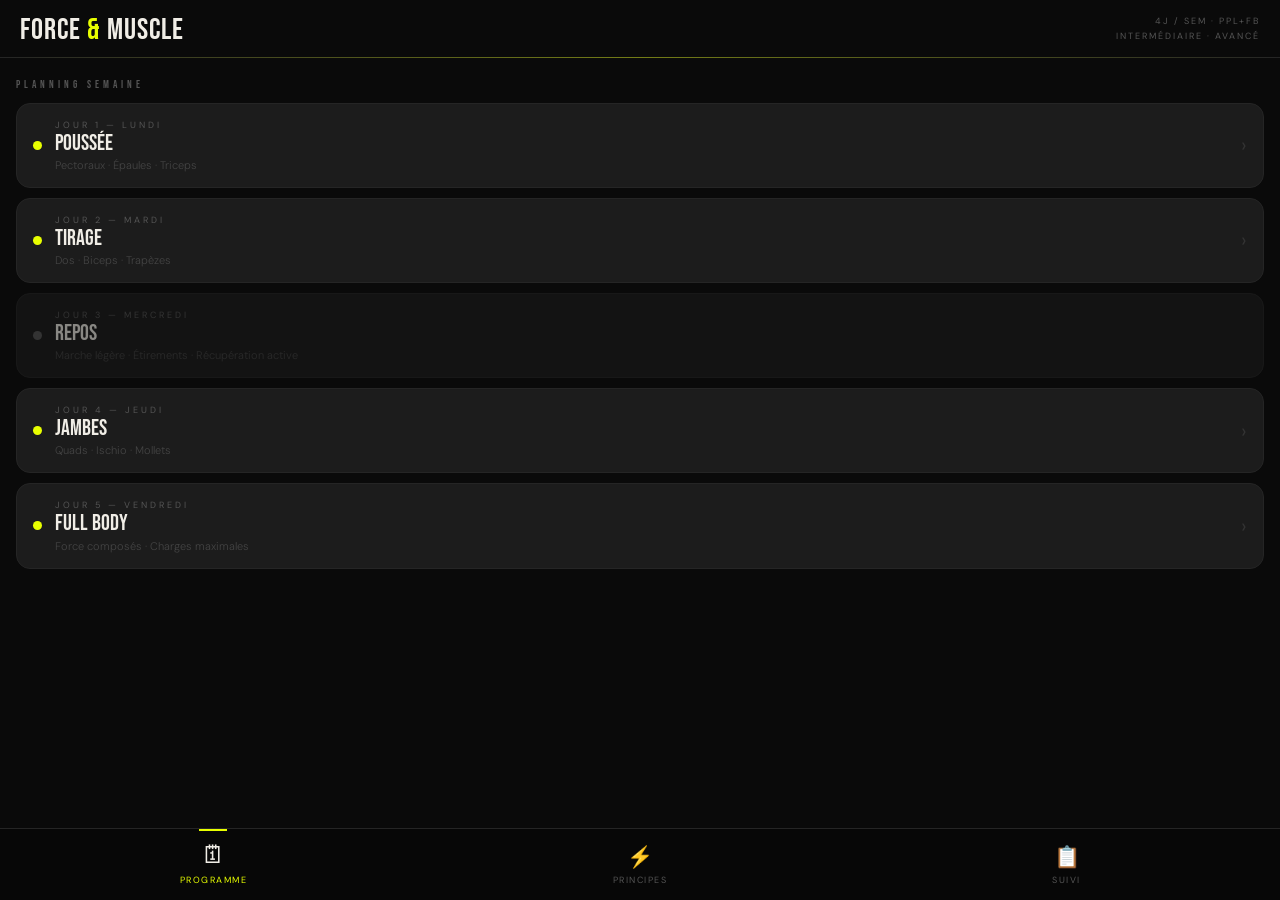
==== commit c609bc92: "Update app.html" ====
--- a/app.html
+++ b/app.html
@@ -11,59 +11,30 @@
 <link href="https://fonts.googleapis.com/css2?family=Bebas+Neue&family=DM+Sans:ital,wght@0,300;0,400;0,500;0,700;1,300&display=swap" rel="stylesheet">
 <style>
 :root {
-  --black: #0a0a0a;
-  --card: #1c1c1c;
-  --border: #252525;
-  --accent: #e8ff00;
-  --accent2: #ff4d1c;
-  --white: #f0ede6;
-  --muted: #555;
-  --tab-h: 72px;
+  --black: #0a0a0a; --card: #1c1c1c; --border: #252525;
+  --accent: #e8ff00; --accent2: #ff4d1c; --white: #f0ede6;
+  --muted: #555; --tab-h: 72px;
   --safe-b: env(safe-area-inset-bottom, 0px);
   --safe-t: env(safe-area-inset-top, 0px);
 }
-
 * { margin:0; padding:0; box-sizing:border-box; -webkit-tap-highlight-color:transparent; }
-
-html, body {
-  height: 100%;
-  background: var(--black);
-  color: var(--white);
-  font-family: 'DM Sans', sans-serif;
-  overflow: hidden;
-}
-
+html, body { height: 100%; background: var(--black); color: var(--white); font-family: 'DM Sans', sans-serif; overflow: hidden; }
 #app { display: flex; flex-direction: column; height: 100%; height: -webkit-fill-available; }
 
-.topbar {
-  flex-shrink: 0; padding: calc(14px + var(--safe-t)) 20px 12px;
-  border-bottom: 1px solid var(--border); display: flex; align-items: flex-end;
-  justify-content: space-between; background: var(--black); position: relative; z-index: 10;
-}
-.topbar::after {
-  content: ''; position: absolute; bottom: -1px; left: 0; right: 0; height: 1px;
-  background: linear-gradient(90deg, transparent, rgba(232,255,0,0.4), transparent);
-}
+/* TOPBAR */
+.topbar { flex-shrink: 0; padding: calc(14px + var(--safe-t)) 20px 12px; border-bottom: 1px solid var(--border); display: flex; align-items: flex-end; justify-content: space-between; background: var(--black); position: relative; z-index: 10; }
+.topbar::after { content: ''; position: absolute; bottom: -1px; left: 0; right: 0; height: 1px; background: linear-gradient(90deg, transparent, rgba(232,255,0,0.4), transparent); }
 .topbar-title { font-family: 'Bebas Neue', sans-serif; font-size: 30px; line-height: 1; letter-spacing: 1px; }
 .topbar-title span { color: var(--accent); }
 .topbar-meta { font-size: 9px; letter-spacing: 2px; text-transform: uppercase; color: var(--muted); text-align: right; line-height: 1.7; }
 
+/* SCREENS */
 #screens { flex: 1; overflow: hidden; position: relative; }
-
-.screen {
-  position: absolute; inset: 0; overflow-y: auto; -webkit-overflow-scrolling: touch;
-  padding: 20px 16px calc(20px + var(--tab-h) + var(--safe-b));
-  opacity: 0; transform: translateX(30px); pointer-events: none;
-  transition: opacity 0.28s cubic-bezier(.4,0,.2,1), transform 0.28s cubic-bezier(.4,0,.2,1);
-}
+.screen { position: absolute; inset: 0; overflow-y: auto; -webkit-overflow-scrolling: touch; padding: 20px 16px calc(20px + var(--tab-h) + var(--safe-b)); opacity: 0; transform: translateX(30px); pointer-events: none; transition: opacity 0.28s cubic-bezier(.4,0,.2,1), transform 0.28s cubic-bezier(.4,0,.2,1); }
 .screen.active { opacity: 1; transform: translateX(0); pointer-events: all; }
 
 /* TABBAR */
-.tabbar {
-  position: fixed; bottom: 0; left: 0; right: 0; height: calc(var(--tab-h) + var(--safe-b));
-  padding-bottom: var(--safe-b); background: rgba(8,8,8,0.96); backdrop-filter: blur(24px);
-  -webkit-backdrop-filter: blur(24px); border-top: 1px solid var(--border); display: flex; z-index: 100;
-}
+.tabbar { position: fixed; bottom: 0; left: 0; right: 0; height: calc(var(--tab-h) + var(--safe-b)); padding-bottom: var(--safe-b); background: rgba(8,8,8,0.96); backdrop-filter: blur(24px); -webkit-backdrop-filter: blur(24px); border-top: 1px solid var(--border); display: flex; z-index: 100; }
 .tab { flex: 1; display: flex; flex-direction: column; align-items: center; justify-content: center; gap: 3px; cursor: pointer; padding: 8px 4px; position: relative; transition: opacity 0.15s; }
 .tab:active { opacity: 0.6; }
 .tab-indicator { position: absolute; top: 0; left: 50%; transform: translateX(-50%) scaleX(0); width: 28px; height: 2px; background: var(--accent); transition: transform 0.25s cubic-bezier(.34,1.56,.64,1); }
@@ -73,7 +44,7 @@
 .tab-label { font-size: 9px; letter-spacing: 1.5px; text-transform: uppercase; color: var(--muted); transition: color 0.2s; }
 .tab.active .tab-label { color: var(--accent); }
 
-/* CARDS PROGRAMME */
+/* CARDS */
 .week-heading { font-family: 'Bebas Neue', sans-serif; font-size: 11px; letter-spacing: 4px; color: var(--muted); text-transform: uppercase; margin-bottom: 12px; }
 .day-card { background: var(--card); border: 1px solid var(--border); border-radius: 14px; margin-bottom: 10px; overflow: hidden; cursor: pointer; transition: 0.2s; }
 .day-card.open { border-color: rgba(232,255,0,0.5); }
@@ -85,45 +56,78 @@
 .card-day { font-size: 9px; letter-spacing: 3px; text-transform: uppercase; color: var(--muted); }
 .card-name { font-family: 'Bebas Neue', sans-serif; font-size: 22px; line-height: 1.1; margin-top: 1px; }
 .card-muscles { font-size: 11px; color: #444; font-weight: 300; margin-top: 2px; }
-.card-chevron { font-size: 20px; color: #333; transition: 0.25s; flex-shrink: 0; }
+.card-chevron { font-size: 20px; color: #333; transition: transform 0.25s cubic-bezier(.4,0,.2,1); flex-shrink: 0; }
 .day-card.open .card-chevron { transform: rotate(90deg); color: var(--accent); }
-.card-detail { max-height: 0; overflow: hidden; transition: max-height 0.45s ease; }
+.card-detail { max-height: 0; overflow: hidden; transition: max-height 0.45s cubic-bezier(.4,0,.2,1); }
 .card-detail.open { max-height: 3000px; }
 .card-detail-inner { border-top: 1px solid var(--border); padding: 14px 16px 18px; }
+.detail-warmup { font-size: 10px; color: var(--muted); letter-spacing: 0.5px; margin-bottom: 14px; display: flex; align-items: center; gap: 6px; }
+.detail-warmup::before { content: '🔥'; font-size: 12px; }
+
+/* EXERCISES */
 .ex-row { display: flex; align-items: flex-start; gap: 12px; padding: 11px 0; border-bottom: 1px solid #181818; }
-.ex-num { font-family: 'Bebas Neue', sans-serif; font-size: 18px; color: #2a2a2a; width: 20px; text-align: right; }
-.ex-name { font-size: 14px; font-weight: 500; color: var(--white); }
+.ex-row:last-child { border-bottom: none; padding-bottom: 0; }
+.ex-num { font-family: 'Bebas Neue', sans-serif; font-size: 18px; color: #2a2a2a; width: 20px; flex-shrink: 0; text-align: right; margin-top: 1px; }
+.ex-info { flex: 1; }
+.ex-name { font-size: 14px; font-weight: 500; color: var(--white); line-height: 1.3; }
+.ex-note { font-size: 11px; color: #4a4a4a; font-weight: 300; margin-top: 3px; line-height: 1.4; }
 .ex-chips { display: flex; gap: 5px; margin-top: 8px; flex-wrap: wrap; }
-.chip { font-family: 'Bebas Neue', sans-serif; font-size: 12px; padding: 3px 8px; border-radius: 5px; background: rgba(232,255,0,0.1); color: var(--accent); }
+.chip { font-family: 'Bebas Neue', sans-serif; font-size: 12px; letter-spacing: 0.5px; padding: 3px 8px; border-radius: 5px; }
+.chip-sets { background: rgba(232,255,0,0.1); color: var(--accent); }
+.chip-reps { background: rgba(255,255,255,0.05); color: #888; }
+.chip-rest { background: transparent; border: 1px solid #222; color: #444; font-family: 'DM Sans',sans-serif; font-size: 10px; letter-spacing: 0; }
+
+/* STATS & PRINCIPES */
+.stat-row { display: grid; grid-template-columns: repeat(2, 1fr); gap: 8px; margin-bottom: 24px; }
+.stat-card { background: var(--card); border: 1px solid var(--border); border-radius: 12px; padding: 14px 16px; }
+.stat-label { font-size: 8px; letter-spacing: 3px; text-transform: uppercase; color: var(--muted); }
+.stat-value { font-family: 'Bebas Neue', sans-serif; font-size: 26px; color: var(--accent); margin-top: 3px; line-height: 1; }
+.section-title { font-family: 'Bebas Neue', sans-serif; font-size: 24px; letter-spacing: 1px; margin-bottom: 12px; margin-top: 24px; color: var(--white); }
+.section-title:first-of-type { margin-top: 0; }
+.principle-card { background: var(--card); border: 1px solid var(--border); border-radius: 12px; padding: 16px; margin-bottom: 8px; display: flex; gap: 13px; align-items: flex-start; }
+.principle-icon { font-size: 22px; flex-shrink: 0; margin-top: 1px; }
+.principle-title { font-family: 'Bebas Neue', sans-serif; font-size: 17px; margin-bottom: 4px; }
+.principle-text { font-size: 12px; color: #666; font-weight: 300; line-height: 1.6; }
+
+/* TIMER BAR */
+.timer-bar { background: var(--card); border: 1px solid var(--border); border-radius: 14px; padding: 12px 16px; margin-bottom: 14px; display: flex; align-items: center; gap: 14px; }
+.timer-circle { width: 48px; height: 48px; flex-shrink: 0; position: relative; }
+.timer-circle svg { transform: rotate(-90deg); }
+.timer-circle .bg { fill: none; stroke: #252525; stroke-width: 4; }
+.timer-circle .fg { fill: none; stroke: var(--accent); stroke-width: 4; stroke-linecap: round; transition: stroke-dashoffset 1s linear; }
+.timer-num { position: absolute; inset: 0; display: flex; align-items: center; justify-content: center; font-family: 'Bebas Neue', sans-serif; font-size: 15px; color: var(--accent); }
+.timer-info { flex: 1; }
+.timer-label { font-size: 9px; letter-spacing: 2px; text-transform: uppercase; color: var(--muted); }
+.timer-presets { display: flex; gap: 6px; margin-top: 8px; }
+.timer-preset { background: #111; border: 1px solid var(--border); border-radius: 5px; color: #666; font-size: 10px; padding: 4px 9px; cursor: pointer; }
+.timer-preset.running { border-color: var(--accent); color: var(--accent); }
+.timer-stop { background: none; border: 1px solid #333; border-radius: 6px; color: #444; font-size: 14px; padding: 4px 8px; cursor: pointer; }
 
 /* TRACKER FORM */
-.tracker-form { background: var(--card); border: 1px solid var(--border); border-radius: 14px; padding: 16px; margin-bottom: 20px; }
+.tracker-form { background: var(--card); border: 1px solid var(--border); border-radius: 14px; padding: 16px; margin-bottom: 14px; }
 .form-title { font-family: 'Bebas Neue', sans-serif; font-size: 18px; letter-spacing: 1px; margin-bottom: 14px; color: var(--accent); }
 .form-grid { display: grid; grid-template-columns: 1fr 1fr; gap: 9px; margin-bottom: 13px; }
 .form-grid .full { grid-column: 1 / -1; }
 .field label { display: block; font-size: 8px; letter-spacing: 2px; text-transform: uppercase; color: var(--muted); margin-bottom: 5px; }
 .field input, .field select { width: 100%; background: #111; border: 1px solid var(--border); border-radius: 7px; color: var(--white); padding: 9px 11px; font-family: 'DM Sans', sans-serif; font-size: 13px; outline: none; }
-#last-perf-hint { font-size: 10px; color: var(--accent); margin-top: 6px; font-style: italic; display: none; }
-
-/* TIMER */
-.timer-container { margin-top: 10px; padding: 10px; background: #000; border: 1px solid var(--border); border-radius: 8px; display: flex; align-items: center; justify-content: space-between; }
-#timer-display { font-family: 'Bebas Neue', sans-serif; font-size: 24px; color: var(--accent); }
-.timer-btn { background: var(--accent); color: #000; border: none; border-radius: 4px; padding: 6px 12px; font-family: 'Bebas Neue'; font-size: 14px; cursor: pointer; }
-
-.save-btn { width: 100%; background: var(--accent); color: var(--black); border: none; border-radius: 8px; padding: 12px; font-family: 'Bebas Neue', sans-serif; font-size: 17px; letter-spacing: 2px; cursor: pointer; margin-top: 10px; }
+.last-perf { display: none; font-size: 10px; color: #555; margin-top: 6px; background: #111; padding: 6px 10px; border-radius: 6px; border: 1px solid #1e1e1e; }
+.last-perf b { color: var(--accent); }
+.save-btn { width: 100%; background: var(--accent); color: var(--black); border: none; border-radius: 8px; padding: 12px; font-family: 'Bebas Neue', sans-serif; font-size: 17px; letter-spacing: 2px; cursor: pointer; transition: 0.15s; }
 
 /* LOG */
-.log-header { display: flex; justify-content: space-between; align-items: center; margin: 20px 0 12px; }
+.log-header { display: flex; justify-content: space-between; align-items: center; margin-bottom: 12px; }
 .log-count { font-family: 'Bebas Neue', sans-serif; font-size: 20px; }
-.log-actions { display: flex; gap: 8px; }
-.clear-btn, .export-btn { background: none; border: 1px solid var(--border); border-radius: 6px; color: var(--muted); font-size: 10px; padding: 6px 12px; cursor: pointer; }
+.log-count span { color: var(--accent); }
+.log-actions { display: flex; gap: 6px; }
+.export-btn, .clear-btn { background: none; border: 1px solid var(--border); border-radius: 6px; color: var(--muted); font-size: 10px; padding: 5px 10px; cursor: pointer; }
 .export-btn { border-color: rgba(232,255,0,0.3); color: var(--accent); }
-.log-entry { background: var(--card); border: 1px solid var(--border); border-radius: 10px; padding: 13px 14px; margin-bottom: 8px; display: flex; align-items: flex-start; gap: 10px; }
-.log-left { flex: 1; min-width: 0; }
+.log-entry { background: var(--card); border: 1px solid var(--border); border-radius: 10px; padding: 13px 14px; margin-bottom: 8px; display: flex; align-items: flex-start; gap: 10px; animation: fadeUp 0.25s ease; }
+.log-left { flex: 1; }
 .log-exercise { font-size: 14px; font-weight: 500; }
 .log-meta { font-size: 11px; color: var(--muted); margin-top: 2px; }
+.log-sets { font-size: 11px; color: #555; margin-top: 4px; }
 .log-weight { font-family: 'Bebas Neue', sans-serif; font-size: 22px; color: var(--accent); flex-shrink: 0; }
-.log-del { background: none; border: none; color: #2a2a2a; font-size: 14px; cursor: pointer; }
+.log-del { background: none; border: none; color: #2a2a2a; font-size: 14px; cursor: pointer; padding: 2px; }
 
 @keyframes fadeUp { from { opacity: 0; transform: translateY(8px); } to { opacity: 1; transform: translateY(0); } }
 </style>
@@ -133,7 +137,7 @@
 
   <div class="topbar">
     <div class="topbar-title">FORCE <span>&</span> MUSCLE</div>
-    <div class="topbar-meta">4J / SEM · PPL+FB</div>
+    <div class="topbar-meta">4J / SEM · PPL+FB<br>INTERMÉDIAIRE · AVANCÉ</div>
   </div>
 
   <div id="screens">
@@ -141,90 +145,123 @@
       <div class="week-heading">Planning semaine</div>
 
       <div class="day-card" id="card-j1" onclick="toggleCard('j1')">
-        <div class="card-header"><div class="card-dot"></div><div class="card-info"><div class="card-day">Lundi</div><div class="card-name">POUSSÉE (PUSH)</div><div class="card-muscles">Pectoraux · Épaules · Triceps</div></div><div class="card-chevron">›</div></div>
+        <div class="card-header"><div class="card-dot"></div><div class="card-info"><div class="card-day">Jour 1 — Lundi</div><div class="card-name">POUSSÉE</div><div class="card-muscles">Pectoraux · Épaules · Triceps</div></div><div class="card-chevron">›</div></div>
         <div class="card-detail" id="detail-j1"><div class="card-detail-inner">
-          <div class="ex-row"><div class="ex-num">1</div><div class="ex-info"><div class="ex-name">Machine convergente à plat</div><div class="ex-chips"><span class="chip">4 séries</span><span class="chip">6–8 rép</span></div></div></div>
-          <div class="ex-row"><div class="ex-num">2</div><div class="ex-info"><div class="ex-name">Machine convergente inclinée</div><div class="ex-chips"><span class="chip">4 séries</span><span class="chip">8–10 rép</span></div></div></div>
-          <div class="ex-row"><div class="ex-num">3</div><div class="ex-info"><div class="ex-name">Écarté cable basse poulie</div><div class="ex-chips"><span class="chip">3 séries</span></div></div></div>
-          <div class="ex-row"><div class="ex-num">4</div><div class="ex-info"><div class="ex-name">Développé militaire debout</div><div class="ex-chips"><span class="chip">4 séries</span></div></div></div>
-          <div class="ex-row"><div class="ex-num">5</div><div class="ex-info"><div class="ex-name">Élévations latérales cable</div><div class="ex-chips"><span class="chip">3 séries</span></div></div></div>
-          <div class="ex-row"><div class="ex-num">6</div><div class="ex-info"><div class="ex-name">Dips lestés</div><div class="ex-chips"><span class="chip">4 séries</span></div></div></div>
-          <div class="ex-row"><div class="ex-num">7</div><div class="ex-info"><div class="ex-name">Seated overhead dips</div><div class="ex-chips"><span class="chip">3 séries</span></div></div></div>
-          <div class="ex-row"><div class="ex-num">8</div><div class="ex-info"><div class="ex-name">Triceps poulie haute (corde)</div><div class="ex-chips"><span class="chip">3 séries</span></div></div></div>
+          <div class="detail-warmup">Échauffement 10 min — cardio léger + mobilité épaules</div>
+          <div class="ex-row"><div class="ex-num">1</div><div class="ex-info"><div class="ex-name">Machine convergente à plat</div><div class="ex-note">Tension constante — focus squeeze en fin de course</div><div class="ex-chips"><span class="chip chip-sets">4 séries</span><span class="chip chip-reps">6–8 rép</span><span class="chip chip-rest">2–3 min</span></div></div></div>
+          <div class="ex-row"><div class="ex-num">2</div><div class="ex-info"><div class="ex-name">Machine convergente inclinée</div><div class="ex-note">30–45° — faisceau claviculaire, contrôle excentrique</div><div class="ex-chips"><span class="chip chip-sets">4 séries</span><span class="chip chip-reps">8–10 rép</span><span class="chip chip-rest">2 min</span></div></div></div>
+          <div class="ex-row"><div class="ex-num">3</div><div class="ex-info"><div class="ex-name">Écarté cable basse poulie</div><div class="ex-note">Étirement maximal — meilleure hypertrophie pectorale</div><div class="ex-chips"><span class="chip chip-sets">3 séries</span><span class="chip chip-reps">12–15 rép</span><span class="chip chip-rest">90 sec</span></div></div></div>
+          <div class="ex-row"><div class="ex-num">4</div><div class="ex-info"><div class="ex-name">Développé militaire debout</div><div class="ex-note">Barre ou haltères — gainage abdominal strict</div><div class="ex-chips"><span class="chip chip-sets">4 séries</span><span class="chip chip-reps">6–8 rép</span><span class="chip chip-rest">2–3 min</span></div></div></div>
+          <div class="ex-row"><div class="ex-num">5</div><div class="ex-info"><div class="ex-name">Élévations latérales cable</div><div class="ex-note">Tension constante — 1 bras à la fois, éviter l'inertie</div><div class="ex-chips"><span class="chip chip-sets">3 séries</span><span class="chip chip-reps">12–15 rép</span><span class="chip chip-rest">90 sec</span></div></div></div>
+          <div class="ex-row"><div class="ex-num">6</div><div class="ex-info"><div class="ex-name">Dips lestés</div><div class="ex-note">Corps légèrement incliné — composé lourd triceps</div><div class="ex-chips"><span class="chip chip-sets">4 séries</span><span class="chip chip-reps">6–10 rép</span><span class="chip chip-rest">2 min</span></div></div></div>
+          <div class="ex-row"><div class="ex-num">7</div><div class="ex-info"><div class="ex-name">Seated overhead dips</div><div class="ex-note">Chef long en étirement maximal — amplitude profonde</div><div class="ex-chips"><span class="chip chip-sets">3 séries</span><span class="chip chip-reps">10–12 rép</span><span class="chip chip-rest">90 sec</span></div></div></div>
+          <div class="ex-row"><div class="ex-num">8</div><div class="ex-info"><div class="ex-name">Triceps poulie haute (corde)</div><div class="ex-note">Finition — supination en fin de course, contraction max</div><div class="ex-chips"><span class="chip chip-sets">3 séries</span><span class="chip chip-reps">12–15 rép</span><span class="chip chip-rest">60 sec</span></div></div></div>
         </div></div>
       </div>
 
       <div class="day-card" id="card-j2" onclick="toggleCard('j2')">
-        <div class="card-header"><div class="card-dot"></div><div class="card-info"><div class="card-day">Mardi</div><div class="card-name">TIRAGE (PULL)</div><div class="card-muscles">Dos · Biceps · Trapèzes</div></div><div class="card-chevron">›</div></div>
+        <div class="card-header"><div class="card-dot"></div><div class="card-info"><div class="card-day">Jour 2 — Mardi</div><div class="card-name">TIRAGE</div><div class="card-muscles">Dos · Biceps · Trapèzes</div></div><div class="card-chevron">›</div></div>
         <div class="card-detail" id="detail-j2"><div class="card-detail-inner">
-          <div class="ex-row"><div class="ex-num">1</div><div class="ex-info"><div class="ex-name">Tirage vertical prise large</div><div class="ex-chips"><span class="chip">4 séries</span></div></div></div>
-          <div class="ex-row"><div class="ex-num">2</div><div class="ex-info"><div class="ex-name">Tirage vertical prise serrée neutre</div><div class="ex-chips"><span class="chip">4 séries</span></div></div></div>
-          <div class="ex-row"><div class="ex-num">3</div><div class="ex-info"><div class="ex-name">Low Row Machine TechnoGym</div><div class="ex-chips"><span class="chip">4 séries</span></div></div></div>
-          <div class="ex-row"><div class="ex-num">4</div><div class="ex-info"><div class="ex-name">Face pull corde</div><div class="ex-chips"><span class="chip">3 séries</span></div></div></div>
-          <div class="ex-row"><div class="ex-num">5</div><div class="ex-info"><div class="ex-name">Curl barre EZ</div><div class="ex-chips"><span class="chip">4 séries</span></div></div></div>
-          <div class="ex-row"><div class="ex-num">6</div><div class="ex-info"><div class="ex-name">Curl incliné haltères</div><div class="ex-chips"><span class="chip">3 séries</span></div></div></div>
-          <div class="ex-row"><div class="ex-num">7</div><div class="ex-info"><div class="ex-name">Curl marteau haltères</div><div class="ex-chips"><span class="chip">3 séries</span></div></div></div>
+          <div class="detail-warmup">Échauffement 10 min — mobilité épaules & thoracique</div>
+          <div class="ex-row"><div class="ex-num">1</div><div class="ex-info"><div class="ex-name">Tirage vertical prise large</div><div class="ex-chips"><span class="chip chip-sets">4 séries</span><span class="chip chip-reps">6–8 rép</span></div></div></div>
+          <div class="ex-row"><div class="ex-num">2</div><div class="ex-info"><div class="ex-name">Tirage vertical prise serrée neutre</div><div class="ex-chips"><span class="chip chip-sets">4 séries</span><span class="chip chip-reps">8–10 rép</span></div></div></div>
+          <div class="ex-row"><div class="ex-num">3</div><div class="ex-info"><div class="ex-name">Low Row Machine TechnoGym</div><div class="ex-chips"><span class="chip chip-sets">4 séries</span><span class="chip chip-reps">8–10 rép</span></div></div></div>
+          <div class="ex-row"><div class="ex-num">4</div><div class="ex-info"><div class="ex-name">Face pull corde</div><div class="ex-chips"><span class="chip chip-sets">3 séries</span><span class="chip chip-reps">15–20 rép</span></div></div></div>
+          <div class="ex-row"><div class="ex-num">5</div><div class="ex-info"><div class="ex-name">Curl barre EZ</div><div class="ex-chips"><span class="chip chip-sets">4 séries</span><span class="chip chip-reps">8–10 rép</span></div></div></div>
+          <div class="ex-row"><div class="ex-num">6</div><div class="ex-info"><div class="ex-name">Curl incliné haltères</div><div class="ex-chips"><span class="chip chip-sets">3 séries</span><span class="chip chip-reps">10–12 rép</span></div></div></div>
+          <div class="ex-row"><div class="ex-num">7</div><div class="ex-info"><div class="ex-name">Curl marteau haltères</div><div class="ex-chips"><span class="chip chip-sets">3 séries</span><span class="chip chip-reps">10–12 rép</span></div></div></div>
         </div></div>
       </div>
 
-      <div class="day-card rest"><div class="card-header"><div class="card-dot"></div><div class="card-info"><div class="card-day">Mercredi</div><div class="card-name">REPOS</div></div></div></div>
+      <div class="day-card rest"><div class="card-header"><div class="card-dot"></div><div class="card-info"><div class="card-day">Jour 3 — Mercredi</div><div class="card-name">REPOS</div><div class="card-muscles">Marche légère · Étirements · Récupération active</div></div></div></div>
 
       <div class="day-card" id="card-j4" onclick="toggleCard('j4')">
-        <div class="card-header"><div class="card-dot"></div><div class="card-info"><div class="card-day">Jeudi</div><div class="card-name">JAMBES (LEGS)</div><div class="card-muscles">Quads · Ischio · Mollets</div></div><div class="card-chevron">›</div></div>
+        <div class="card-header"><div class="card-dot"></div><div class="card-info"><div class="card-day">Jour 4 — Jeudi</div><div class="card-name">JAMBES</div><div class="card-muscles">Quads · Ischio · Mollets</div></div><div class="card-chevron">›</div></div>
         <div class="card-detail" id="detail-j4"><div class="card-detail-inner">
-          <div class="ex-row"><div class="ex-num">1</div><div class="ex-info"><div class="ex-name">Squat barre haute</div><div class="ex-chips"><span class="chip">5 séries</span></div></div></div>
-          <div class="ex-row"><div class="ex-num">2</div><div class="ex-info"><div class="ex-name">Leg press 45°</div><div class="ex-chips"><span class="chip">4 séries</span></div></div></div>
-          <div class="ex-row"><div class="ex-num">3</div><div class="ex-info"><div class="ex-name">Romanian Deadlift</div><div class="ex-chips"><span class="chip">4 séries</span></div></div></div>
-          <div class="ex-row"><div class="ex-num">4</div><div class="ex-info"><div class="ex-name">Leg curl assis</div><div class="ex-chips"><span class="chip">3 séries</span></div></div></div>
-          <div class="ex-row"><div class="ex-num">5</div><div class="ex-info"><div class="ex-name">Leg curl couché</div><div class="ex-chips"><span class="chip">3 séries</span></div></div></div>
-          <div class="ex-row"><div class="ex-num">6</div><div class="ex-info"><div class="ex-name">Mollets debout machine</div><div class="ex-chips"><span class="chip">4 séries</span></div></div></div>
+          <div class="detail-warmup">Échauffement 10 min — mobilité hanches & chevilles</div>
+          <div class="ex-row"><div class="ex-num">1</div><div class="ex-info"><div class="ex-name">Squat barre haute</div><div class="ex-chips"><span class="chip chip-sets">5 séries</span><span class="chip chip-reps">4–6 rép</span></div></div></div>
+          <div class="ex-row"><div class="ex-num">2</div><div class="ex-info"><div class="ex-name">Leg press 45°</div><div class="ex-chips"><span class="chip chip-sets">4 séries</span><span class="chip chip-reps">10–12 rép</span></div></div></div>
+          <div class="ex-row"><div class="ex-num">3</div><div class="ex-info"><div class="ex-name">Romanian Deadlift</div><div class="ex-chips"><span class="chip chip-sets">4 séries</span><span class="chip chip-reps">8–10 rép</span></div></div></div>
+          <div class="ex-row"><div class="ex-num">4</div><div class="ex-info"><div class="ex-name">Leg curl assis</div><div class="ex-chips"><span class="chip chip-sets">3 séries</span><span class="chip chip-reps">10–12 rép</span></div></div></div>
+          <div class="ex-row"><div class="ex-num">5</div><div class="ex-info"><div class="ex-name">Leg curl couché</div><div class="ex-chips"><span class="chip chip-sets">3 séries</span><span class="chip chip-reps">12–15 rép</span></div></div></div>
+          <div class="ex-row"><div class="ex-num">6</div><div class="ex-info"><div class="ex-name">Mollets debout machine</div><div class="ex-chips"><span class="chip chip-sets">4 séries</span><span class="chip chip-reps">12–15 rép</span></div></div></div>
         </div></div>
       </div>
 
       <div class="day-card" id="card-j5" onclick="toggleCard('j5')">
-        <div class="card-header"><div class="card-dot"></div><div class="card-info"><div class="card-day">Vendredi</div><div class="card-name">FULL BODY (FORCE)</div></div><div class="card-chevron">›</div></div>
+        <div class="card-header"><div class="card-dot"></div><div class="card-info"><div class="card-day">Jour 5 — Vendredi</div><div class="card-name">FULL BODY</div><div class="card-muscles">Force composés · Charges maximales</div></div><div class="card-chevron">›</div></div>
         <div class="card-detail" id="detail-j5"><div class="card-detail-inner">
-          <div class="ex-row"><div class="ex-num">1</div><div class="ex-info"><div class="ex-name">Soulevé de terre classique</div><div class="ex-chips"><span class="chip">5 séries</span><span class="chip">2–4 rép</span></div></div></div>
-          <div class="ex-row"><div class="ex-num">2</div><div class="ex-info"><div class="ex-name">Machine convergente à plat</div><div class="ex-chips"><span class="chip">4 séries</span></div></div></div>
-          <div class="ex-row"><div class="ex-num">3</div><div class="ex-info"><div class="ex-name">Tractions lestées</div><div class="ex-chips"><span class="chip">4 séries</span></div></div></div>
-          <div class="ex-row"><div class="ex-num">4</div><div class="ex-info"><div class="ex-name">Développé militaire barre</div><div class="ex-chips"><span class="chip">4 séries</span></div></div></div>
-          <div class="ex-row"><div class="ex-num">5</div><div class="ex-info"><div class="ex-name">Ab wheel / Planche RKC</div><div class="ex-chips"><span class="chip">3 séries</span></div></div></div>
+          <div class="detail-warmup">Séance force pure — rester à 1–2 reps du failure</div>
+          <div class="ex-row"><div class="ex-num">1</div><div class="ex-info"><div class="ex-name">Soulevé de terre classique</div><div class="ex-chips"><span class="chip chip-sets">5 séries</span><span class="chip chip-reps">2–4 rép</span></div></div></div>
+          <div class="ex-row"><div class="ex-num">2</div><div class="ex-info"><div class="ex-name">Machine convergente à plat</div><div class="ex-chips"><span class="chip chip-sets">4 séries</span><span class="chip chip-reps">6–8 rép</span></div></div></div>
+          <div class="ex-row"><div class="ex-num">3</div><div class="ex-info"><div class="ex-name">Tractions lestées</div><div class="ex-chips"><span class="chip chip-sets">4 séries</span><span class="chip chip-reps">5–6 rép</span></div></div></div>
+          <div class="ex-row"><div class="ex-num">4</div><div class="ex-info"><div class="ex-name">Développé militaire barre</div><div class="ex-chips"><span class="chip chip-sets">4 séries</span><span class="chip chip-reps">5–6 rép</span></div></div></div>
+          <div class="ex-row"><div class="ex-num">5</div><div class="ex-info"><div class="ex-name">Ab wheel / Planche RKC</div><div class="ex-chips"><span class="chip chip-sets">3 séries</span><span class="chip chip-reps">8–10 / 30s</span></div></div></div>
         </div></div>
       </div>
     </div>
 
     <div class="screen" id="screen-principes">
-      <div class="week-heading">Principes de base</div>
-      <div class="day-card"><div class="card-header"><div class="card-info"><div class="card-name">Surcharge Progressive</div><div class="card-muscles">Ajoute du poids ou des répétitions chaque semaine pour forcer le muscle à s'adapter.</div></div></div></div>
+      <div class="stat-row">
+        <div class="stat-card"><div class="stat-label">Fréquence</div><div class="stat-value">4J/SEM</div></div>
+        <div class="stat-card"><div class="stat-label">Durée séance</div><div class="stat-value">60–75M</div></div>
+        <div class="stat-card"><div class="stat-label">Méthode</div><div class="stat-value">PPL+FB</div></div>
+        <div class="stat-card"><div class="stat-label">Niveau</div><div class="stat-value">INTER+</div></div>
+      </div>
+      <div class="section-title">Entraînement</div>
+      <div class="principle-card"><div class="principle-icon">📈</div><div><div class="principle-title">Surcharge Progressive</div><div class="principle-text">Augmentez la charge de 2,5–5 kg dès que vous réalisez toutes les séries dans la fourchette haute.</div></div></div>
+      <div class="principle-card"><div class="principle-icon">🎯</div><div><div class="principle-title">Intensité Contrôlée</div><div class="principle-text">Restez à 1–2 répétitions du failure sur les composés. L'échec est réservé aux isolations.</div></div></div>
+      <div class="principle-card"><div class="principle-icon">⏱</div><div><div class="principle-title">Tempo & Technique</div><div class="principle-text">Phase excentrique lente (2–3 sec). Jamais de sacrifice technique.</div></div></div>
+      <div class="principle-card"><div class="principle-icon">🔄</div><div><div class="principle-title">Décharge (Deload)</div><div class="principle-text">Toutes les 4–6 semaines, réduisez le volume de 40–50%.</div></div></div>
+      <div class="section-title">Nutrition & Récupération</div>
+      <div class="principle-card"><div class="principle-icon">🍽</div><div><div class="principle-title">Protéines</div><div class="principle-text">Visez 1,8–2,2 g / kg. Léger surplus (200-300 kcal) pour la prise de masse.</div></div></div>
+      <div class="principle-card"><div class="principle-icon">💤</div><div><div class="principle-title">Sommeil</div><div class="principle-text">7–9h non-négociables. La croissance se produit au repos.</div></div></div>
     </div>
 
     <div class="screen" id="screen-tracker">
+      <div class="timer-bar" id="timerBar">
+        <div class="timer-circle">
+          <svg width="48" height="48" viewBox="0 0 48 48"><circle class="bg" cx="24" cy="24" r="20"/><circle class="fg" id="timerArc" cx="24" cy="24" r="20" stroke-dasharray="125.6" stroke-dashoffset="0"/></svg>
+          <div class="timer-num" id="timerNum">–</div>
+        </div>
+        <div class="timer-info">
+          <div class="timer-label">⏱ Repos</div>
+          <div class="timer-presets">
+            <button class="timer-preset" onclick="startTimer(60)">1m</button>
+            <button class="timer-preset" onclick="startTimer(90)">90s</button>
+            <button class="timer-preset" onclick="startTimer(120)">2m</button>
+            <button class="timer-preset" onclick="startTimer(180)">3m</button>
+          </div>
+        </div>
+        <button class="timer-stop" onclick="stopTimer()">✕</button>
+      </div>
+
       <div class="tracker-form">
         <div class="form-title">+ Nouvelle série</div>
         <div class="form-grid">
           <div class="field"><label>Date</label><input type="date" id="t-date"></div>
           <div class="field"><label>Séance</label>
-            <select id="t-session" onchange="updateExerciseOptions(this.value)">
+            <select id="t-session" onchange="onSessionChange(this.value)">
               <option value="">Choisir...</option>
               <option>Jour 1 — Poussée</option><option>Jour 2 — Tirage</option><option>Jour 4 — Jambes</option><option>Jour 5 — Full Body</option>
             </select>
           </div>
-          <div class="field full"><label>Exercice</label>
-            <select id="t-exercise-select" onchange="autoFillLastPerf(this.value)">
-              <option value="">Choisir la séance d'abord...</option>
-            </select>
-            <div id="last-perf-hint"></div>
+          <div class="field full">
+            <label>Exercice</label>
+            <div id="exercise-wrapper">
+              <select id="t-exercise-select" onchange="onExerciseSelect(this.value)">
+                <option value="">— Choisissez séance —</option>
+              </select>
+              <input type="text" id="t-exercise-text" placeholder="Saisir l'exercice...">
+            </div>
+            <div id="lastPerf" class="last-perf"></div>
           </div>
-          <div class="field"><label>Charge (kg)</label><input type="number" id="t-weight"></div>
-          <div class="field"><label>Reps</label><input type="text" id="t-sets"></div>
+          <div class="field"><label>Charge (kg)</label><input type="number" id="t-weight" step="0.5"></div>
+          <div class="field"><label>Reps / Séries</label><input type="text" id="t-sets"></div>
+          <div class="field full"><label>Notes</label><input type="text" id="t-notes" placeholder="..."></div>
         </div>
-        
-        <div class="timer-container">
-          <div id="timer-display">01:30</div>
-          <button class="timer-btn" id="timer-ctrl" onclick="toggleTimer()">LANCER REPOS</button>
-        </div>
-
         <button class="save-btn" onclick="saveEntry()">ENREGISTRER</button>
+        <div class="saved-toast" id="savedMsg">✓ Enregistré !</div>
       </div>
       <div id="logSection"></div>
     </div>
@@ -238,7 +275,7 @@
       <div class="tab-indicator"></div><div class="tab-icon">⚡</div><div class="tab-label">Principes</div>
     </div>
     <div class="tab" id="tab-tracker" onclick="switchTab('tracker')">
-      <div class="tab-indicator"></div><div class="tab-icon">📊</div><div class="tab-label">Suivi</div>
+      <div class="tab-indicator"></div><div class="tab-icon">📋</div><div class="tab-label">Suivi</div>
     </div>
   </div>
 </div>
@@ -252,103 +289,121 @@
 };
 
 let log = JSON.parse(localStorage.getItem('gymLog') || '[]');
-
-// --- TIMER LOGIC ---
-let timerInterval;
-let timeLeft = 90;
-let isTimerRunning = false;
-
-function toggleTimer() {
-  const btn = document.getElementById('timer-ctrl');
-  if (isTimerRunning) {
-    clearInterval(timerInterval);
-    timeLeft = 90;
-    document.getElementById('timer-display').textContent = "01:30";
-    btn.textContent = "LANCER REPOS";
-    isTimerRunning = false;
-  } else {
-    isTimerRunning = true;
-    btn.textContent = "STOP";
-    timerInterval = setInterval(() => {
-      timeLeft--;
-      let mins = Math.floor(timeLeft / 60);
-      let secs = timeLeft % 60;
-      document.getElementById('timer-display').textContent = `${mins.toString().padStart(2,'0')}:${secs.toString().padStart(2,'0')}`;
-      if (timeLeft <= 0) {
-        clearInterval(timerInterval);
-        alert("Repos terminé ! Prochaine série !");
-        toggleTimer();
-      }
-    }, 1000);
-  }
+let timerInterval = null;
+let timerTotal = 0;
+let timerLeft = 0;
+
+// --- TIMER ---
+function startTimer(s) {
+  stopTimer(false); timerTotal = s; timerLeft = s;
+  updateTimerUI();
+  timerInterval = setInterval(() => {
+    timerLeft--; updateTimerUI();
+    if(timerLeft <= 0) { stopTimer(false); if('vibrate' in navigator) navigator.vibrate([200,100,200]); alert("Repos terminé ! 💪"); }
+  }, 1000);
+}
+function updateTimerUI() {
+  const p = timerLeft / timerTotal;
+  document.getElementById('timerArc').style.strokeDashoffset = 125.6 * (1-p);
+  document.getElementById('timerNum').textContent = timerLeft > 0 ? timerLeft : '0';
+}
+function stopTimer(reset=true) {
+  if(timerInterval) clearInterval(timerInterval);
+  if(reset) { document.getElementById('timerNum').textContent = '–'; document.getElementById('timerArc').style.strokeDashoffset = 0; }
 }
 
 // --- TRACKER LOGIC ---
-function updateExerciseOptions(session) {
+function onSessionChange(session) {
   const sel = document.getElementById('t-exercise-select');
+  const txt = document.getElementById('t-exercise-text');
+  txt.style.display = 'none'; txt.value = ''; sel.style.display = '';
   sel.innerHTML = '<option value="">Choisir un exercice...</option>';
-  if (!session) return;
-  (SESSION_EXERCISES[session] || []).forEach(ex => {
-    const opt = document.createElement('option'); opt.value = ex; opt.textContent = ex; sel.appendChild(opt);
+  if(!session) { sel.innerHTML = '<option value="">— Choisissez séance —</option>'; return; }
+  SESSION_EXERCISES[session].forEach(ex => {
+    const o = document.createElement('option'); o.value = ex; o.textContent = ex; sel.appendChild(o);
   });
-}
-
-function autoFillLastPerf(exName) {
-  const hint = document.getElementById('last-perf-hint');
-  const w = document.getElementById('t-weight');
-  const s = document.getElementById('t-sets');
-  const last = log.find(e => e.exercise === exName);
-  if (last) {
-    hint.innerHTML = `Dernière fois : ${last.weight}kg (${last.sets})`;
-    hint.style.display = 'block';
-    w.value = last.weight; s.value = last.sets;
-  } else {
-    hint.style.display = 'none'; w.value = ''; s.value = '';
-  }
+  const autre = document.createElement('option'); autre.value = '__autre__'; autre.textContent = '✏ Autre (saisie libre)'; sel.appendChild(autre);
+}
+
+function onExerciseSelect(val) {
+  const sel = document.getElementById('t-exercise-select');
+  const txt = document.getElementById('t-exercise-text');
+  if(val === '__autre__') { sel.style.display = 'none'; txt.style.display = ''; txt.focus(); return; }
+  
+  const perf = document.getElementById('lastPerf');
+  const weightIn = document.getElementById('t-weight');
+  const last = log.find(e => e.exercise === val);
+  if(last) {
+    perf.innerHTML = `Dernière : <b>${last.weight}kg</b> (${last.sets}) le ${last.date}`;
+    perf.style.display = 'block';
+    weightIn.value = last.weight;
+  } else { perf.style.display = 'none'; }
 }
 
 function saveEntry() {
-  const ex = document.getElementById('t-exercise-select').value;
-  if (!ex) return;
+  const txt = document.getElementById('t-exercise-text');
+  const exercise = (txt.style.display !== 'none') ? txt.value.trim() : document.getElementById('t-exercise-select').value;
+  if(!exercise || exercise === '__autre__') return;
+  
   const entry = {
     id: Date.now(),
     date: document.getElementById('t-date').value || new Date().toLocaleDateString('fr-FR'),
     session: document.getElementById('t-session').value,
-    exercise: ex,
+    exercise,
     weight: document.getElementById('t-weight').value,
-    sets: document.getElementById('t-sets').value
+    sets: document.getElementById('t-sets').value,
+    notes: document.getElementById('t-notes').value
   };
   log.unshift(entry);
-  localStorage.setItem('gymLog', JSON.stringify(log.slice(0,100)));
+  localStorage.setItem('gymLog', JSON.stringify(log.slice(0,200)));
   renderLog();
-  // On ne vide pas l'exercice pour pouvoir logger la série suivante rapidement
+  const toast = document.getElementById('savedMsg'); toast.style.display = 'block';
+  setTimeout(() => toast.style.display = 'none', 2500);
+  startTimer(90);
 }
 
 function deleteEntry(id) { log = log.filter(e => e.id !== id); localStorage.setItem('gymLog', JSON.stringify(log)); renderLog(); }
 
+function exportCSV() {
+  if(!log.length) return;
+  const header = "Date,Seance,Exercice,Poids,Reps,Notes\n";
+  let csv = "\ufeff" + header;
+  log.forEach(e => csv += `"${e.date}","${e.session}","${e.exercise}","${e.weight}","${e.sets}","${e.notes}"\n`);
+  const blob = new Blob([csv], { type: 'text/csv;charset=utf-8;' });
+  const a = document.createElement('a'); a.href = URL.createObjectURL(blob);
+  a.download = `ForceMuscle_${new Date().toISOString().slice(0,10)}.csv`; a.click();
+}
+
+function renderLog() {
+  const c = document.getElementById('logSection');
+  if(!log.length) { c.innerHTML = '<div class="empty-state">Aucun historique.</div>'; return; }
+  let html = `<div class="log-header"><div class="log-count">Historique <span>${log.length}</span></div><div class="log-actions"><button class="export-btn" onclick="exportCSV()">↓ CSV</button><button class="clear-btn" onclick="if(confirm('Vider?')){log=[];localStorage.clear();renderLog();}">🗑</button></div></div>`;
+  log.forEach(e => {
+    html += `<div class="log-entry"><div class="log-left"><div class="log-exercise">${e.exercise}</div><div class="log-meta">${e.date}${e.session?' · '+e.session:''}</div><div style="font-size:11px;color:#555;margin-top:4px">${e.sets||''}</div></div><div class="log-weight">${e.weight||0}<small>kg</small></div><button class="log-del" onclick="deleteEntry(${e.id})">✕</button></div>`;
+  });
+  c.innerHTML = html;
+}
+
+// --- NAVIGATION & INIT ---
 function switchTab(name) {
   ['programme','principes','tracker'].forEach(s => {
     document.getElementById('screen-'+s).classList.toggle('active', s === name);
     document.getElementById('tab-'+s).classList.toggle('active', s === name);
   });
-  if (name === 'tracker') renderLog();
-}
-
+  if(name === 'tracker') renderLog();
+}
 function toggleCard(id) {
-  document.getElementById('card-'+id).classList.toggle('open');
-  document.getElementById('detail-'+id).classList.toggle('open');
-}
-
-function renderLog() {
-  const c = document.getElementById('logSection');
-  if (!log.length) { c.innerHTML = '<div class="empty-state">Aucun historique.</div>'; return; }
-  let html = `<div class="log-header"><div class="log-count">Séances <span>${log.length}</span></div><button class="clear-btn" onclick="if(confirm('Tout vider?')){log=[];localStorage.clear();renderLog();}">🗑 Vider</button></div>`;
-  log.forEach(e => {
-    html += `<div class="log-entry"><div class="log-left"><div class="log-exercise">${e.exercise}</div><div class="log-meta">${e.date}</div><div class="log-sets">${e.sets}</div></div><div class="log-weight">${e.weight}<small>kg</small></div><button class="log-del" onclick="deleteEntry(${e.id})">✕</button></div>`;
-  });
-  c.innerHTML = html;
-}
-
+  const card = document.getElementById('card-'+id);
+  const detail = document.getElementById('detail-'+id);
+  const isOpen = card.classList.contains('open');
+  if (openCard && openCard !== id) {
+    document.getElementById('card-'+openCard).classList.remove('open');
+    document.getElementById('detail-'+openCard).classList.remove('open');
+  }
+  card.classList.toggle('open', !isOpen); detail.classList.toggle('open', !isOpen);
+  openCard = isOpen ? null : id;
+}
+let openCard = null;
 document.getElementById('t-date').valueAsDate = new Date();
 renderLog();
 </script>
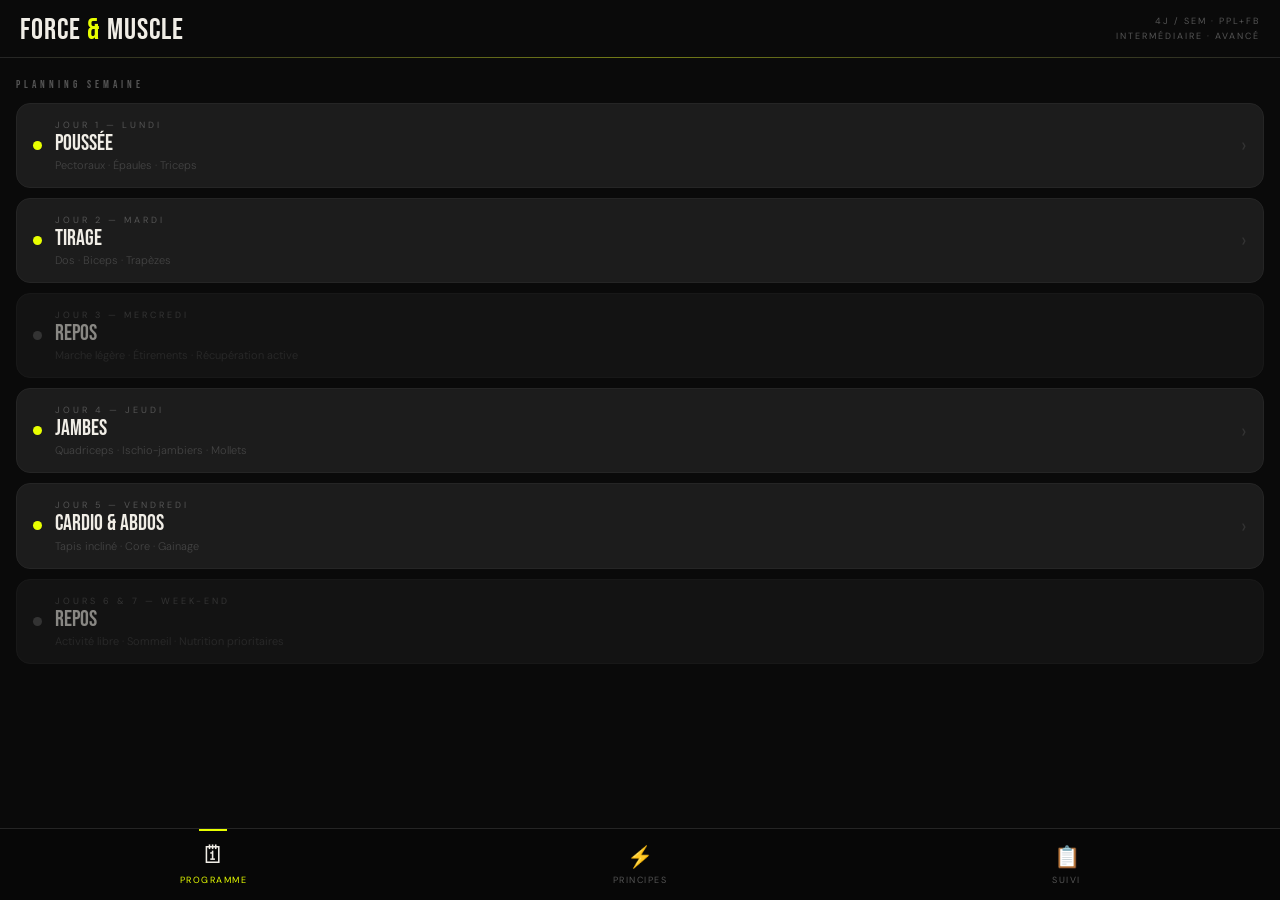
==== commit 221a81c0: "Update app.html" ====
--- a/app.html
+++ b/app.html
@@ -11,60 +11,130 @@
 <link href="https://fonts.googleapis.com/css2?family=Bebas+Neue&family=DM+Sans:ital,wght@0,300;0,400;0,500;0,700;1,300&display=swap" rel="stylesheet">
 <style>
 :root {
-  --black: #0a0a0a; --card: #1c1c1c; --border: #252525;
-  --accent: #e8ff00; --accent2: #ff4d1c; --white: #f0ede6;
-  --muted: #555; --tab-h: 72px;
+  --black: #0a0a0a;
+  --card: #1c1c1c;
+  --border: #252525;
+  --accent: #e8ff00;
+  --accent2: #ff4d1c;
+  --white: #f0ede6;
+  --muted: #555;
+  --tab-h: 72px;
   --safe-b: env(safe-area-inset-bottom, 0px);
   --safe-t: env(safe-area-inset-top, 0px);
 }
+
 * { margin:0; padding:0; box-sizing:border-box; -webkit-tap-highlight-color:transparent; }
-html, body { height: 100%; background: var(--black); color: var(--white); font-family: 'DM Sans', sans-serif; overflow: hidden; }
-#app { display: flex; flex-direction: column; height: 100%; height: -webkit-fill-available; }
-
-/* TOPBAR */
-.topbar { flex-shrink: 0; padding: calc(14px + var(--safe-t)) 20px 12px; border-bottom: 1px solid var(--border); display: flex; align-items: flex-end; justify-content: space-between; background: var(--black); position: relative; z-index: 10; }
-.topbar::after { content: ''; position: absolute; bottom: -1px; left: 0; right: 0; height: 1px; background: linear-gradient(90deg, transparent, rgba(232,255,0,0.4), transparent); }
+
+html, body {
+  height: 100%;
+  background: var(--black);
+  color: var(--white);
+  font-family: 'DM Sans', sans-serif;
+  overflow: hidden;
+}
+
+#app {
+  display: flex;
+  flex-direction: column;
+  height: 100%;
+  height: -webkit-fill-available;
+}
+
+.topbar {
+  flex-shrink: 0;
+  padding: calc(14px + var(--safe-t)) 20px 12px;
+  border-bottom: 1px solid var(--border);
+  display: flex;
+  align-items: flex-end;
+  justify-content: space-between;
+  background: var(--black);
+  position: relative;
+  z-index: 10;
+}
+.topbar::after {
+  content: '';
+  position: absolute;
+  bottom: -1px; left: 0; right: 0; height: 1px;
+  background: linear-gradient(90deg, transparent, rgba(232,255,0,0.4), transparent);
+}
 .topbar-title { font-family: 'Bebas Neue', sans-serif; font-size: 30px; line-height: 1; letter-spacing: 1px; }
 .topbar-title span { color: var(--accent); }
 .topbar-meta { font-size: 9px; letter-spacing: 2px; text-transform: uppercase; color: var(--muted); text-align: right; line-height: 1.7; }
 
-/* SCREENS */
 #screens { flex: 1; overflow: hidden; position: relative; }
-.screen { position: absolute; inset: 0; overflow-y: auto; -webkit-overflow-scrolling: touch; padding: 20px 16px calc(20px + var(--tab-h) + var(--safe-b)); opacity: 0; transform: translateX(30px); pointer-events: none; transition: opacity 0.28s cubic-bezier(.4,0,.2,1), transform 0.28s cubic-bezier(.4,0,.2,1); }
+
+.screen {
+  position: absolute;
+  inset: 0;
+  overflow-y: auto;
+  -webkit-overflow-scrolling: touch;
+  padding: 20px 16px calc(20px + var(--tab-h) + var(--safe-b));
+  opacity: 0;
+  transform: translateX(30px);
+  pointer-events: none;
+  transition: opacity 0.28s cubic-bezier(.4,0,.2,1), transform 0.28s cubic-bezier(.4,0,.2,1);
+}
 .screen.active { opacity: 1; transform: translateX(0); pointer-events: all; }
 
-/* TABBAR */
-.tabbar { position: fixed; bottom: 0; left: 0; right: 0; height: calc(var(--tab-h) + var(--safe-b)); padding-bottom: var(--safe-b); background: rgba(8,8,8,0.96); backdrop-filter: blur(24px); -webkit-backdrop-filter: blur(24px); border-top: 1px solid var(--border); display: flex; z-index: 100; }
-.tab { flex: 1; display: flex; flex-direction: column; align-items: center; justify-content: center; gap: 3px; cursor: pointer; padding: 8px 4px; position: relative; transition: opacity 0.15s; }
+.tabbar {
+  position: fixed;
+  bottom: 0; left: 0; right: 0;
+  height: calc(var(--tab-h) + var(--safe-b));
+  padding-bottom: var(--safe-b);
+  background: rgba(8,8,8,0.96);
+  backdrop-filter: blur(24px);
+  -webkit-backdrop-filter: blur(24px);
+  border-top: 1px solid var(--border);
+  display: flex;
+  z-index: 100;
+}
+
+.tab {
+  flex: 1; display: flex; flex-direction: column; align-items: center; justify-content: center;
+  gap: 3px; cursor: pointer; padding: 8px 4px; position: relative; transition: opacity 0.15s;
+}
 .tab:active { opacity: 0.6; }
-.tab-indicator { position: absolute; top: 0; left: 50%; transform: translateX(-50%) scaleX(0); width: 28px; height: 2px; background: var(--accent); transition: transform 0.25s cubic-bezier(.34,1.56,.64,1); }
+.tab-indicator {
+  position: absolute; top: 0; left: 50%;
+  transform: translateX(-50%) scaleX(0);
+  width: 28px; height: 2px; background: var(--accent);
+  transition: transform 0.25s cubic-bezier(.34,1.56,.64,1);
+}
 .tab.active .tab-indicator { transform: translateX(-50%) scaleX(1); }
 .tab-icon { font-size: 21px; transition: transform 0.22s cubic-bezier(.34,1.56,.64,1); }
 .tab.active .tab-icon { transform: scale(1.18) translateY(-2px); }
 .tab-label { font-size: 9px; letter-spacing: 1.5px; text-transform: uppercase; color: var(--muted); transition: color 0.2s; }
 .tab.active .tab-label { color: var(--accent); }
 
-/* CARDS */
 .week-heading { font-family: 'Bebas Neue', sans-serif; font-size: 11px; letter-spacing: 4px; color: var(--muted); text-transform: uppercase; margin-bottom: 12px; }
-.day-card { background: var(--card); border: 1px solid var(--border); border-radius: 14px; margin-bottom: 10px; overflow: hidden; cursor: pointer; transition: 0.2s; }
-.day-card.open { border-color: rgba(232,255,0,0.5); }
+
+.day-card {
+  background: var(--card); border: 1px solid var(--border); border-radius: 14px;
+  margin-bottom: 10px; overflow: hidden; cursor: pointer;
+  transition: border-color 0.2s, box-shadow 0.2s, transform 0.1s;
+}
+.day-card:active { transform: scale(0.985); }
+.day-card.open { border-color: rgba(232,255,0,0.5); box-shadow: 0 0 28px rgba(232,255,0,0.05); }
 .day-card.rest { cursor: default; opacity: 0.55; }
+.day-card.rest:active { transform: none; }
+
 .card-header { padding: 15px 16px; display: flex; align-items: center; gap: 13px; }
-.card-dot { width: 9px; height: 9px; border-radius: 50%; background: var(--accent); flex-shrink: 0; }
+.card-dot { width: 9px; height: 9px; border-radius: 50%; background: var(--accent); flex-shrink: 0; transition: box-shadow 0.2s; }
+.day-card.open .card-dot { box-shadow: 0 0 8px var(--accent); }
 .day-card.rest .card-dot { background: var(--muted); }
 .card-info { flex: 1; min-width: 0; }
 .card-day { font-size: 9px; letter-spacing: 3px; text-transform: uppercase; color: var(--muted); }
 .card-name { font-family: 'Bebas Neue', sans-serif; font-size: 22px; line-height: 1.1; margin-top: 1px; }
 .card-muscles { font-size: 11px; color: #444; font-weight: 300; margin-top: 2px; }
-.card-chevron { font-size: 20px; color: #333; transition: transform 0.25s cubic-bezier(.4,0,.2,1); flex-shrink: 0; }
+.card-chevron { font-size: 20px; color: #333; transition: transform 0.25s cubic-bezier(.4,0,.2,1), color 0.2s; flex-shrink: 0; }
 .day-card.open .card-chevron { transform: rotate(90deg); color: var(--accent); }
+
 .card-detail { max-height: 0; overflow: hidden; transition: max-height 0.45s cubic-bezier(.4,0,.2,1); }
 .card-detail.open { max-height: 3000px; }
 .card-detail-inner { border-top: 1px solid var(--border); padding: 14px 16px 18px; }
 .detail-warmup { font-size: 10px; color: var(--muted); letter-spacing: 0.5px; margin-bottom: 14px; display: flex; align-items: center; gap: 6px; }
 .detail-warmup::before { content: '🔥'; font-size: 12px; }
 
-/* EXERCISES */
 .ex-row { display: flex; align-items: flex-start; gap: 12px; padding: 11px 0; border-bottom: 1px solid #181818; }
 .ex-row:last-child { border-bottom: none; padding-bottom: 0; }
 .ex-num { font-family: 'Bebas Neue', sans-serif; font-size: 18px; color: #2a2a2a; width: 20px; flex-shrink: 0; text-align: right; margin-top: 1px; }
@@ -77,59 +147,136 @@
 .chip-reps { background: rgba(255,255,255,0.05); color: #888; }
 .chip-rest { background: transparent; border: 1px solid #222; color: #444; font-family: 'DM Sans',sans-serif; font-size: 10px; letter-spacing: 0; }
 
-/* STATS & PRINCIPES */
 .stat-row { display: grid; grid-template-columns: repeat(2, 1fr); gap: 8px; margin-bottom: 24px; }
 .stat-card { background: var(--card); border: 1px solid var(--border); border-radius: 12px; padding: 14px 16px; }
 .stat-label { font-size: 8px; letter-spacing: 3px; text-transform: uppercase; color: var(--muted); }
 .stat-value { font-family: 'Bebas Neue', sans-serif; font-size: 26px; color: var(--accent); margin-top: 3px; line-height: 1; }
+
 .section-title { font-family: 'Bebas Neue', sans-serif; font-size: 24px; letter-spacing: 1px; margin-bottom: 12px; margin-top: 24px; color: var(--white); }
 .section-title:first-of-type { margin-top: 0; }
+
 .principle-card { background: var(--card); border: 1px solid var(--border); border-radius: 12px; padding: 16px; margin-bottom: 8px; display: flex; gap: 13px; align-items: flex-start; }
 .principle-icon { font-size: 22px; flex-shrink: 0; margin-top: 1px; }
 .principle-title { font-family: 'Bebas Neue', sans-serif; font-size: 17px; margin-bottom: 4px; }
 .principle-text { font-size: 12px; color: #666; font-weight: 300; line-height: 1.6; }
 
-/* TIMER BAR */
-.timer-bar { background: var(--card); border: 1px solid var(--border); border-radius: 14px; padding: 12px 16px; margin-bottom: 14px; display: flex; align-items: center; gap: 14px; }
-.timer-circle { width: 48px; height: 48px; flex-shrink: 0; position: relative; }
+/* ── TIMER ─────────────────────────────── */
+.timer-bar {
+  background: var(--card);
+  border: 1px solid var(--border);
+  border-radius: 14px;
+  padding: 14px 16px;
+  margin-bottom: 14px;
+  display: flex;
+  align-items: center;
+  gap: 14px;
+}
+.timer-circle { width: 52px; height: 52px; flex-shrink: 0; position: relative; }
 .timer-circle svg { transform: rotate(-90deg); }
-.timer-circle .bg { fill: none; stroke: #252525; stroke-width: 4; }
-.timer-circle .fg { fill: none; stroke: var(--accent); stroke-width: 4; stroke-linecap: round; transition: stroke-dashoffset 1s linear; }
-.timer-num { position: absolute; inset: 0; display: flex; align-items: center; justify-content: center; font-family: 'Bebas Neue', sans-serif; font-size: 15px; color: var(--accent); }
-.timer-info { flex: 1; }
-.timer-label { font-size: 9px; letter-spacing: 2px; text-transform: uppercase; color: var(--muted); }
-.timer-presets { display: flex; gap: 6px; margin-top: 8px; }
-.timer-preset { background: #111; border: 1px solid var(--border); border-radius: 5px; color: #666; font-size: 10px; padding: 4px 9px; cursor: pointer; }
-.timer-preset.running { border-color: var(--accent); color: var(--accent); }
-.timer-stop { background: none; border: 1px solid #333; border-radius: 6px; color: #444; font-size: 14px; padding: 4px 8px; cursor: pointer; }
-
-/* TRACKER FORM */
-.tracker-form { background: var(--card); border: 1px solid var(--border); border-radius: 14px; padding: 16px; margin-bottom: 14px; }
+.timer-circle .tc-bg { fill: none; stroke: #2a2a2a; stroke-width: 4; }
+.timer-circle .tc-fg { fill: none; stroke: var(--accent); stroke-width: 4; stroke-linecap: round; transition: stroke-dashoffset 1s linear; }
+.timer-num {
+  position: absolute; inset: 0;
+  display: flex; align-items: center; justify-content: center;
+  font-family: 'Bebas Neue', sans-serif; font-size: 16px; color: var(--accent);
+}
+.timer-info { flex: 1; min-width: 0; }
+.timer-label { font-size: 8px; letter-spacing: 2px; text-transform: uppercase; color: var(--muted); margin-bottom: 5px; }
+.timer-msg { font-size: 13px; font-weight: 500; color: var(--white); margin-bottom: 9px; }
+.timer-presets { display: flex; gap: 6px; }
+.timer-preset {
+  background: #111; border: 1px solid var(--border);
+  border-radius: 5px; color: #555; font-size: 10px;
+  padding: 4px 10px; cursor: pointer;
+  transition: border-color 0.15s, color 0.15s, background 0.15s;
+  letter-spacing: 0.5px;
+}
+.timer-preset:active { transform: scale(0.95); }
+.timer-preset.active {
+  border-color: rgba(232,255,0,0.5);
+  color: var(--accent);
+  background: rgba(232,255,0,0.07);
+}
+.timer-stop {
+  background: none; border: 1px solid #2a2a2a;
+  border-radius: 6px; color: #333; font-size: 14px;
+  padding: 6px 10px; cursor: pointer;
+  transition: border-color 0.15s, color 0.15s;
+  flex-shrink: 0; align-self: flex-start;
+}
+.timer-stop:hover, .timer-stop:active { border-color: var(--accent2); color: var(--accent2); }
+
+/* ── TRACKER FORM ───────────────────────── */
+.tracker-form { background: var(--card); border: 1px solid var(--border); border-radius: 14px; padding: 16px; margin-bottom: 20px; }
 .form-title { font-family: 'Bebas Neue', sans-serif; font-size: 18px; letter-spacing: 1px; margin-bottom: 14px; color: var(--accent); }
 .form-grid { display: grid; grid-template-columns: 1fr 1fr; gap: 9px; margin-bottom: 13px; }
 .form-grid .full { grid-column: 1 / -1; }
+
 .field label { display: block; font-size: 8px; letter-spacing: 2px; text-transform: uppercase; color: var(--muted); margin-bottom: 5px; }
-.field input, .field select { width: 100%; background: #111; border: 1px solid var(--border); border-radius: 7px; color: var(--white); padding: 9px 11px; font-family: 'DM Sans', sans-serif; font-size: 13px; outline: none; }
-.last-perf { display: none; font-size: 10px; color: #555; margin-top: 6px; background: #111; padding: 6px 10px; border-radius: 6px; border: 1px solid #1e1e1e; }
-.last-perf b { color: var(--accent); }
-.save-btn { width: 100%; background: var(--accent); color: var(--black); border: none; border-radius: 8px; padding: 12px; font-family: 'Bebas Neue', sans-serif; font-size: 17px; letter-spacing: 2px; cursor: pointer; transition: 0.15s; }
-
-/* LOG */
+.field input, .field select {
+  width: 100%; background: #111; border: 1px solid var(--border);
+  border-radius: 7px; color: var(--white); padding: 9px 11px;
+  font-family: 'DM Sans', sans-serif; font-size: 13px;
+  outline: none; transition: border-color 0.2s;
+  -webkit-appearance: none; appearance: none;
+}
+.field input:focus, .field select:focus { border-color: rgba(232,255,0,0.4); }
+.field input::placeholder { color: #2a2a2a; }
+
+#exercise-wrapper { position: relative; }
+#t-exercise-select, #t-exercise-text {
+  width: 100%; background: #111; border: 1px solid var(--border);
+  border-radius: 7px; color: var(--white); padding: 9px 11px;
+  font-family: 'DM Sans', sans-serif; font-size: 13px;
+  outline: none; transition: border-color 0.2s;
+  -webkit-appearance: none; appearance: none;
+}
+#t-exercise-select:focus, #t-exercise-text:focus { border-color: rgba(232,255,0,0.4); }
+#t-exercise-text { display: none; }
+#t-exercise-text::placeholder { color: #2a2a2a; }
+
+.save-btn {
+  width: 100%; background: var(--accent); color: var(--black);
+  border: none; border-radius: 8px; padding: 12px;
+  font-family: 'Bebas Neue', sans-serif; font-size: 17px; letter-spacing: 2px;
+  cursor: pointer; transition: opacity 0.15s, transform 0.1s;
+}
+.save-btn:active { transform: scale(0.98); opacity: 0.85; }
+
+.saved-toast {
+  display: none;
+  background: rgba(232,255,0,0.08); border: 1px solid rgba(232,255,0,0.2);
+  border-radius: 7px; padding: 9px 14px;
+  font-size: 12px; color: var(--accent); margin-top: 10px;
+  text-align: center; animation: fadeUp 0.3s ease;
+}
+
 .log-header { display: flex; justify-content: space-between; align-items: center; margin-bottom: 12px; }
 .log-count { font-family: 'Bebas Neue', sans-serif; font-size: 20px; }
 .log-count span { color: var(--accent); }
 .log-actions { display: flex; gap: 6px; }
-.export-btn, .clear-btn { background: none; border: 1px solid var(--border); border-radius: 6px; color: var(--muted); font-size: 10px; padding: 5px 10px; cursor: pointer; }
-.export-btn { border-color: rgba(232,255,0,0.3); color: var(--accent); }
+.export-btn { background: none; border: 1px solid rgba(232,255,0,0.3); border-radius: 6px; color: var(--accent); font-size: 10px; padding: 5px 11px; cursor: pointer; letter-spacing: 1px; transition: all 0.15s; }
+.export-btn:hover, .export-btn:active { background: rgba(232,255,0,0.08); }
+.clear-btn { background: none; border: 1px solid var(--border); border-radius: 6px; color: var(--muted); font-size: 10px; padding: 5px 11px; cursor: pointer; letter-spacing: 1px; transition: all 0.15s; }
+.clear-btn:hover, .clear-btn:active { border-color: var(--accent2); color: var(--accent2); }
+
 .log-entry { background: var(--card); border: 1px solid var(--border); border-radius: 10px; padding: 13px 14px; margin-bottom: 8px; display: flex; align-items: flex-start; gap: 10px; animation: fadeUp 0.25s ease; }
-.log-left { flex: 1; }
+.log-left { flex: 1; min-width: 0; }
 .log-exercise { font-size: 14px; font-weight: 500; }
 .log-meta { font-size: 11px; color: var(--muted); margin-top: 2px; }
 .log-sets { font-size: 11px; color: #555; margin-top: 4px; }
-.log-weight { font-family: 'Bebas Neue', sans-serif; font-size: 22px; color: var(--accent); flex-shrink: 0; }
-.log-del { background: none; border: none; color: #2a2a2a; font-size: 14px; cursor: pointer; padding: 2px; }
-
-@keyframes fadeUp { from { opacity: 0; transform: translateY(8px); } to { opacity: 1; transform: translateY(0); } }
+.log-weight { font-family: 'Bebas Neue', sans-serif; font-size: 22px; color: var(--accent); flex-shrink: 0; line-height: 1; margin-top: 2px; }
+.log-weight small { font-family: 'DM Sans',sans-serif; font-size: 10px; color: #444; }
+.log-del { background: none; border: none; color: #2a2a2a; font-size: 14px; cursor: pointer; padding: 2px; transition: color 0.15s; flex-shrink: 0; margin-top: 2px; }
+.log-del:hover, .log-del:active { color: var(--accent2); }
+
+.empty-state { text-align: center; padding: 50px 20px; color: #333; font-size: 13px; font-weight: 300; }
+.empty-icon { font-size: 44px; margin-bottom: 12px; }
+
+@keyframes fadeUp {
+  from { opacity: 0; transform: translateY(8px); }
+  to   { opacity: 1; transform: translateY(0); }
+}
 </style>
 </head>
 <body>
@@ -141,11 +288,21 @@
   </div>
 
   <div id="screens">
+
+    <!-- ① PROGRAMME -->
     <div class="screen active" id="screen-programme">
       <div class="week-heading">Planning semaine</div>
 
       <div class="day-card" id="card-j1" onclick="toggleCard('j1')">
-        <div class="card-header"><div class="card-dot"></div><div class="card-info"><div class="card-day">Jour 1 — Lundi</div><div class="card-name">POUSSÉE</div><div class="card-muscles">Pectoraux · Épaules · Triceps</div></div><div class="card-chevron">›</div></div>
+        <div class="card-header">
+          <div class="card-dot"></div>
+          <div class="card-info">
+            <div class="card-day">Jour 1 — Lundi</div>
+            <div class="card-name">POUSSÉE</div>
+            <div class="card-muscles">Pectoraux · Épaules · Triceps</div>
+          </div>
+          <div class="card-chevron">›</div>
+        </div>
         <div class="card-detail" id="detail-j1"><div class="card-detail-inner">
           <div class="detail-warmup">Échauffement 10 min — cardio léger + mobilité épaules</div>
           <div class="ex-row"><div class="ex-num">1</div><div class="ex-info"><div class="ex-name">Machine convergente à plat</div><div class="ex-note">Tension constante — focus squeeze en fin de course</div><div class="ex-chips"><span class="chip chip-sets">4 séries</span><span class="chip chip-reps">6–8 rép</span><span class="chip chip-rest">2–3 min</span></div></div></div>
@@ -160,47 +317,95 @@
       </div>
 
       <div class="day-card" id="card-j2" onclick="toggleCard('j2')">
-        <div class="card-header"><div class="card-dot"></div><div class="card-info"><div class="card-day">Jour 2 — Mardi</div><div class="card-name">TIRAGE</div><div class="card-muscles">Dos · Biceps · Trapèzes</div></div><div class="card-chevron">›</div></div>
+        <div class="card-header">
+          <div class="card-dot"></div>
+          <div class="card-info">
+            <div class="card-day">Jour 2 — Mardi</div>
+            <div class="card-name">TIRAGE</div>
+            <div class="card-muscles">Dos · Biceps · Trapèzes</div>
+          </div>
+          <div class="card-chevron">›</div>
+        </div>
         <div class="card-detail" id="detail-j2"><div class="card-detail-inner">
           <div class="detail-warmup">Échauffement 10 min — mobilité épaules & thoracique</div>
-          <div class="ex-row"><div class="ex-num">1</div><div class="ex-info"><div class="ex-name">Tirage vertical prise large</div><div class="ex-chips"><span class="chip chip-sets">4 séries</span><span class="chip chip-reps">6–8 rép</span></div></div></div>
-          <div class="ex-row"><div class="ex-num">2</div><div class="ex-info"><div class="ex-name">Tirage vertical prise serrée neutre</div><div class="ex-chips"><span class="chip chip-sets">4 séries</span><span class="chip chip-reps">8–10 rép</span></div></div></div>
-          <div class="ex-row"><div class="ex-num">3</div><div class="ex-info"><div class="ex-name">Low Row Machine TechnoGym</div><div class="ex-chips"><span class="chip chip-sets">4 séries</span><span class="chip chip-reps">8–10 rép</span></div></div></div>
-          <div class="ex-row"><div class="ex-num">4</div><div class="ex-info"><div class="ex-name">Face pull corde</div><div class="ex-chips"><span class="chip chip-sets">3 séries</span><span class="chip chip-reps">15–20 rép</span></div></div></div>
-          <div class="ex-row"><div class="ex-num">5</div><div class="ex-info"><div class="ex-name">Curl barre EZ</div><div class="ex-chips"><span class="chip chip-sets">4 séries</span><span class="chip chip-reps">8–10 rép</span></div></div></div>
-          <div class="ex-row"><div class="ex-num">6</div><div class="ex-info"><div class="ex-name">Curl incliné haltères</div><div class="ex-chips"><span class="chip chip-sets">3 séries</span><span class="chip chip-reps">10–12 rép</span></div></div></div>
-          <div class="ex-row"><div class="ex-num">7</div><div class="ex-info"><div class="ex-name">Curl marteau haltères</div><div class="ex-chips"><span class="chip chip-sets">3 séries</span><span class="chip chip-reps">10–12 rép</span></div></div></div>
+          <div class="ex-row"><div class="ex-num">1</div><div class="ex-info"><div class="ex-name">Tirage vertical prise large</div><div class="ex-note">Largeur du dos — coudes vers les hanches, omoplate déprimée</div><div class="ex-chips"><span class="chip chip-sets">4 séries</span><span class="chip chip-reps">6–8 rép</span><span class="chip chip-rest">2–3 min</span></div></div></div>
+          <div class="ex-row"><div class="ex-num">2</div><div class="ex-info"><div class="ex-name">Tirage vertical prise serrée neutre</div><div class="ex-note">Étirement profond du grand dorsal — tirage vers le sternum</div><div class="ex-chips"><span class="chip chip-sets">4 séries</span><span class="chip chip-reps">8–10 rép</span><span class="chip chip-rest">2 min</span></div></div></div>
+          <div class="ex-row"><div class="ex-num">3</div><div class="ex-info"><div class="ex-name">Low Row Machine TechnoGym</div><div class="ex-note">Épaisseur dos & rhomboïdes — omoplates serrées en fin</div><div class="ex-chips"><span class="chip chip-sets">4 séries</span><span class="chip chip-reps">8–10 rép</span><span class="chip chip-rest">2 min</span></div></div></div>
+          <div class="ex-row"><div class="ex-num">4</div><div class="ex-info"><div class="ex-name">Face pull corde</div><div class="ex-note">Rotation externe — deltoïde post. & santé épaule</div><div class="ex-chips"><span class="chip chip-sets">3 séries</span><span class="chip chip-reps">15–20 rép</span><span class="chip chip-rest">90 sec</span></div></div></div>
+          <div class="ex-row"><div class="ex-num">5</div><div class="ex-info"><div class="ex-name">Curl barre EZ</div><div class="ex-note">Mouvement strict — ne pas balancer, tempo 2-0-1</div><div class="ex-chips"><span class="chip chip-sets">4 séries</span><span class="chip chip-reps">8–10 rép</span><span class="chip chip-rest">90 sec</span></div></div></div>
+          <div class="ex-row"><div class="ex-num">6</div><div class="ex-info"><div class="ex-name">Curl incliné haltères</div><div class="ex-note">Étirement long du biceps — banc 45–60°, supination en haut</div><div class="ex-chips"><span class="chip chip-sets">3 séries</span><span class="chip chip-reps">10–12 rép</span><span class="chip chip-rest">90 sec</span></div></div></div>
+          <div class="ex-row"><div class="ex-num">7</div><div class="ex-info"><div class="ex-name">Curl marteau haltères</div><div class="ex-note">Brachial & long supinateur — épaisseur du bras</div><div class="ex-chips"><span class="chip chip-sets">3 séries</span><span class="chip chip-reps">10–12 rép</span><span class="chip chip-rest">60 sec</span></div></div></div>
         </div></div>
       </div>
 
-      <div class="day-card rest"><div class="card-header"><div class="card-dot"></div><div class="card-info"><div class="card-day">Jour 3 — Mercredi</div><div class="card-name">REPOS</div><div class="card-muscles">Marche légère · Étirements · Récupération active</div></div></div></div>
+      <div class="day-card rest">
+        <div class="card-header">
+          <div class="card-dot"></div>
+          <div class="card-info">
+            <div class="card-day">Jour 3 — Mercredi</div>
+            <div class="card-name">REPOS</div>
+            <div class="card-muscles">Marche légère · Étirements · Récupération active</div>
+          </div>
+        </div>
+      </div>
 
       <div class="day-card" id="card-j4" onclick="toggleCard('j4')">
-        <div class="card-header"><div class="card-dot"></div><div class="card-info"><div class="card-day">Jour 4 — Jeudi</div><div class="card-name">JAMBES</div><div class="card-muscles">Quads · Ischio · Mollets</div></div><div class="card-chevron">›</div></div>
+        <div class="card-header">
+          <div class="card-dot"></div>
+          <div class="card-info">
+            <div class="card-day">Jour 4 — Jeudi</div>
+            <div class="card-name">JAMBES</div>
+            <div class="card-muscles">Quadriceps · Ischio-jambiers · Mollets</div>
+          </div>
+          <div class="card-chevron">›</div>
+        </div>
         <div class="card-detail" id="detail-j4"><div class="card-detail-inner">
           <div class="detail-warmup">Échauffement 10 min — mobilité hanches & chevilles</div>
-          <div class="ex-row"><div class="ex-num">1</div><div class="ex-info"><div class="ex-name">Squat barre haute</div><div class="ex-chips"><span class="chip chip-sets">5 séries</span><span class="chip chip-reps">4–6 rép</span></div></div></div>
-          <div class="ex-row"><div class="ex-num">2</div><div class="ex-info"><div class="ex-name">Leg press 45°</div><div class="ex-chips"><span class="chip chip-sets">4 séries</span><span class="chip chip-reps">10–12 rép</span></div></div></div>
-          <div class="ex-row"><div class="ex-num">3</div><div class="ex-info"><div class="ex-name">Romanian Deadlift</div><div class="ex-chips"><span class="chip chip-sets">4 séries</span><span class="chip chip-reps">8–10 rép</span></div></div></div>
-          <div class="ex-row"><div class="ex-num">4</div><div class="ex-info"><div class="ex-name">Leg curl assis</div><div class="ex-chips"><span class="chip chip-sets">3 séries</span><span class="chip chip-reps">10–12 rép</span></div></div></div>
-          <div class="ex-row"><div class="ex-num">5</div><div class="ex-info"><div class="ex-name">Leg curl couché</div><div class="ex-chips"><span class="chip chip-sets">3 séries</span><span class="chip chip-reps">12–15 rép</span></div></div></div>
-          <div class="ex-row"><div class="ex-num">6</div><div class="ex-info"><div class="ex-name">Mollets debout machine</div><div class="ex-chips"><span class="chip chip-sets">4 séries</span><span class="chip chip-reps">12–15 rép</span></div></div></div>
+          <div class="ex-row"><div class="ex-num">1</div><div class="ex-info"><div class="ex-name">Squat barre haute</div><div class="ex-note">Mouvement roi — profondeur complète si mobilité OK</div><div class="ex-chips"><span class="chip chip-sets">5 séries</span><span class="chip chip-reps">4–6 rép</span><span class="chip chip-rest">3–4 min</span></div></div></div>
+          <div class="ex-row"><div class="ex-num">2</div><div class="ex-info"><div class="ex-name">Leg press 45°</div><div class="ex-note">Pieds hauts = ischio/fessiers · pieds bas = quadris</div><div class="ex-chips"><span class="chip chip-sets">4 séries</span><span class="chip chip-reps">10–12 rép</span><span class="chip chip-rest">2 min</span></div></div></div>
+          <div class="ex-row"><div class="ex-num">3</div><div class="ex-info"><div class="ex-name">Romanian Deadlift</div><div class="ex-note">Masse ischio — barre ou haltères, hanches en arrière</div><div class="ex-chips"><span class="chip chip-sets">4 séries</span><span class="chip chip-reps">8–10 rép</span><span class="chip chip-rest">2 min</span></div></div></div>
+          <div class="ex-row"><div class="ex-num">4</div><div class="ex-info"><div class="ex-name">Leg curl assis</div><div class="ex-note">Tension en étirement — supérieur au couché selon EMG récents</div><div class="ex-chips"><span class="chip chip-sets">3 séries</span><span class="chip chip-reps">10–12 rép</span><span class="chip chip-rest">90 sec</span></div></div></div>
+          <div class="ex-row"><div class="ex-num">5</div><div class="ex-info"><div class="ex-name">Leg curl couché</div><div class="ex-note">Bonne contraction en raccourcissement — angle complémentaire</div><div class="ex-chips"><span class="chip chip-sets">3 séries</span><span class="chip chip-reps">12–15 rép</span><span class="chip chip-rest">90 sec</span></div></div></div>
+          <div class="ex-row"><div class="ex-num">6</div><div class="ex-info"><div class="ex-name">Mollets debout machine</div><div class="ex-note">Amplitude complète — pause étirée en bas, contraction en haut</div><div class="ex-chips"><span class="chip chip-sets">4 séries</span><span class="chip chip-reps">12–15 rép</span><span class="chip chip-rest">60 sec</span></div></div></div>
         </div></div>
       </div>
 
+      <!-- JOUR 5 — CARDIO & ABDOS (remplace Full Body) -->
       <div class="day-card" id="card-j5" onclick="toggleCard('j5')">
-        <div class="card-header"><div class="card-dot"></div><div class="card-info"><div class="card-day">Jour 5 — Vendredi</div><div class="card-name">FULL BODY</div><div class="card-muscles">Force composés · Charges maximales</div></div><div class="card-chevron">›</div></div>
+        <div class="card-header">
+          <div class="card-dot"></div>
+          <div class="card-info">
+            <div class="card-day">Jour 5 — Vendredi</div>
+            <div class="card-name">CARDIO & ABDOS</div>
+            <div class="card-muscles">Tapis incliné · Core · Gainage</div>
+          </div>
+          <div class="card-chevron">›</div>
+        </div>
         <div class="card-detail" id="detail-j5"><div class="card-detail-inner">
-          <div class="detail-warmup">Séance force pure — rester à 1–2 reps du failure</div>
-          <div class="ex-row"><div class="ex-num">1</div><div class="ex-info"><div class="ex-name">Soulevé de terre classique</div><div class="ex-chips"><span class="chip chip-sets">5 séries</span><span class="chip chip-reps">2–4 rép</span></div></div></div>
-          <div class="ex-row"><div class="ex-num">2</div><div class="ex-info"><div class="ex-name">Machine convergente à plat</div><div class="ex-chips"><span class="chip chip-sets">4 séries</span><span class="chip chip-reps">6–8 rép</span></div></div></div>
-          <div class="ex-row"><div class="ex-num">3</div><div class="ex-info"><div class="ex-name">Tractions lestées</div><div class="ex-chips"><span class="chip chip-sets">4 séries</span><span class="chip chip-reps">5–6 rép</span></div></div></div>
-          <div class="ex-row"><div class="ex-num">4</div><div class="ex-info"><div class="ex-name">Développé militaire barre</div><div class="ex-chips"><span class="chip chip-sets">4 séries</span><span class="chip chip-reps">5–6 rép</span></div></div></div>
-          <div class="ex-row"><div class="ex-num">5</div><div class="ex-info"><div class="ex-name">Ab wheel / Planche RKC</div><div class="ex-chips"><span class="chip chip-sets">3 séries</span><span class="chip chip-reps">8–10 / 30s</span></div></div></div>
+          <div class="detail-warmup">5 min marche à plat pour monter la fréquence cardiaque progressivement</div>
+          <div class="ex-row"><div class="ex-num">1</div><div class="ex-info"><div class="ex-name">Tapis incliné — Zone 2</div><div class="ex-note">Pente 8–12% · Vitesse 5–6 km/h · FC cible 60–70% FCmax — brûle-graisses sans catabolisme musculaire</div><div class="ex-chips"><span class="chip chip-sets">1 bloc</span><span class="chip chip-reps">30–40 min</span><span class="chip chip-rest">–</span></div></div></div>
+          <div class="ex-row"><div class="ex-num">2</div><div class="ex-info"><div class="ex-name">Crunch câble poulie haute</div><div class="ex-note">Flexion vertébrale complète — contraction max en bas, droit du ventre</div><div class="ex-chips"><span class="chip chip-sets">4 séries</span><span class="chip chip-reps">12–15 rép</span><span class="chip chip-rest">60 sec</span></div></div></div>
+          <div class="ex-row"><div class="ex-num">3</div><div class="ex-info"><div class="ex-name">Relevé de jambes suspendu</div><div class="ex-note">Barre de traction — bas ventre & iliopsoas, contrôle excentrique strict</div><div class="ex-chips"><span class="chip chip-sets">4 séries</span><span class="chip chip-reps">10–15 rép</span><span class="chip chip-rest">60 sec</span></div></div></div>
+          <div class="ex-row"><div class="ex-num">4</div><div class="ex-info"><div class="ex-name">Ab wheel (molette)</div><div class="ex-note">Extension maximale — anti-extension, core profond, dos plat impératif</div><div class="ex-chips"><span class="chip chip-sets">3 séries</span><span class="chip chip-reps">8–12 rép</span><span class="chip chip-rest">90 sec</span></div></div></div>
+          <div class="ex-row"><div class="ex-num">5</div><div class="ex-info"><div class="ex-name">Russian twist lesté</div><div class="ex-note">Disque ou médecine ball — obliques & stabilité lombaire, pieds décollés</div><div class="ex-chips"><span class="chip chip-sets">3 séries</span><span class="chip chip-reps">20 rép</span><span class="chip chip-rest">60 sec</span></div></div></div>
+          <div class="ex-row"><div class="ex-num">6</div><div class="ex-info"><div class="ex-name">Planche RKC</div><div class="ex-note">Contraction maximale glutes + abdos + poings serrés — gainage actif, pas statique passif</div><div class="ex-chips"><span class="chip chip-sets">3 séries</span><span class="chip chip-reps">30–45 sec</span><span class="chip chip-rest">60 sec</span></div></div></div>
         </div></div>
       </div>
-    </div>
-
+
+      <div class="day-card rest">
+        <div class="card-header">
+          <div class="card-dot"></div>
+          <div class="card-info">
+            <div class="card-day">Jours 6 & 7 — Week-end</div>
+            <div class="card-name">REPOS</div>
+            <div class="card-muscles">Activité libre · Sommeil · Nutrition prioritaires</div>
+          </div>
+        </div>
+      </div>
+
+    </div><!-- /screen-programme -->
+
+    <!-- ② PRINCIPES -->
     <div class="screen" id="screen-principes">
       <div class="stat-row">
         <div class="stat-card"><div class="stat-label">Fréquence</div><div class="stat-value">4J/SEM</div></div>
@@ -209,142 +414,291 @@
         <div class="stat-card"><div class="stat-label">Niveau</div><div class="stat-value">INTER+</div></div>
       </div>
       <div class="section-title">Entraînement</div>
-      <div class="principle-card"><div class="principle-icon">📈</div><div><div class="principle-title">Surcharge Progressive</div><div class="principle-text">Augmentez la charge de 2,5–5 kg dès que vous réalisez toutes les séries dans la fourchette haute.</div></div></div>
-      <div class="principle-card"><div class="principle-icon">🎯</div><div><div class="principle-title">Intensité Contrôlée</div><div class="principle-text">Restez à 1–2 répétitions du failure sur les composés. L'échec est réservé aux isolations.</div></div></div>
-      <div class="principle-card"><div class="principle-icon">⏱</div><div><div class="principle-title">Tempo & Technique</div><div class="principle-text">Phase excentrique lente (2–3 sec). Jamais de sacrifice technique.</div></div></div>
-      <div class="principle-card"><div class="principle-icon">🔄</div><div><div class="principle-title">Décharge (Deload)</div><div class="principle-text">Toutes les 4–6 semaines, réduisez le volume de 40–50%.</div></div></div>
+      <div class="principle-card"><div class="principle-icon">📈</div><div><div class="principle-title">Surcharge Progressive</div><div class="principle-text">Augmentez la charge de 2,5–5 kg dès que vous réalisez toutes les séries dans la fourchette haute de répétitions.</div></div></div>
+      <div class="principle-card"><div class="principle-icon">🎯</div><div><div class="principle-title">Intensité Contrôlée</div><div class="principle-text">Restez à 1–2 répétitions du failure sur les composés. L'échec est réservé aux exercices d'isolation.</div></div></div>
+      <div class="principle-card"><div class="principle-icon">⏱</div><div><div class="principle-title">Tempo & Technique</div><div class="principle-text">Phase excentrique lente (2–3 sec). Jamais de sacrifice technique pour ajouter du poids.</div></div></div>
+      <div class="principle-card"><div class="principle-icon">🔄</div><div><div class="principle-title">Décharge (Deload)</div><div class="principle-text">Toutes les 4–6 semaines, réduisez le volume de 40–50% pour permettre une super-compensation.</div></div></div>
       <div class="section-title">Nutrition & Récupération</div>
-      <div class="principle-card"><div class="principle-icon">🍽</div><div><div class="principle-title">Protéines</div><div class="principle-text">Visez 1,8–2,2 g / kg. Léger surplus (200-300 kcal) pour la prise de masse.</div></div></div>
-      <div class="principle-card"><div class="principle-icon">💤</div><div><div class="principle-title">Sommeil</div><div class="principle-text">7–9h non-négociables. La croissance se produit au repos.</div></div></div>
+      <div class="principle-card"><div class="principle-icon">🍽</div><div><div class="principle-title">Protéines</div><div class="principle-text">Visez 1,8–2,2 g / kg de poids corporel. Léger surplus calorique de 200–300 kcal pour la prise de masse.</div></div></div>
+      <div class="principle-card"><div class="principle-icon">💤</div><div><div class="principle-title">Sommeil</div><div class="principle-text">7–9h de sommeil sont non-négociables. La croissance musculaire se produit au repos, pas en salle.</div></div></div>
+      <div class="principle-card"><div class="principle-icon">💧</div><div><div class="principle-title">Hydratation</div><div class="principle-text">2–3 L d'eau/jour minimum. La déshydratation réduit la force de 5–10%. Davantage les jours d'entraînement.</div></div></div>
     </div>
 
+    <!-- ③ TRACKER -->
     <div class="screen" id="screen-tracker">
-      <div class="timer-bar" id="timerBar">
+
+      <!-- TIMER REPOS -->
+      <div class="timer-bar">
         <div class="timer-circle">
-          <svg width="48" height="48" viewBox="0 0 48 48"><circle class="bg" cx="24" cy="24" r="20"/><circle class="fg" id="timerArc" cx="24" cy="24" r="20" stroke-dasharray="125.6" stroke-dashoffset="0"/></svg>
+          <svg width="52" height="52" viewBox="0 0 52 52">
+            <circle class="tc-bg" cx="26" cy="26" r="22"/>
+            <circle class="tc-fg" id="timerArc" cx="26" cy="26" r="22"
+              stroke-dasharray="138.2" stroke-dashoffset="0"/>
+          </svg>
           <div class="timer-num" id="timerNum">–</div>
         </div>
         <div class="timer-info">
-          <div class="timer-label">⏱ Repos</div>
+          <div class="timer-label">⏱ Timer repos</div>
+          <div class="timer-msg" id="timerMsg">Choisis une durée</div>
           <div class="timer-presets">
-            <button class="timer-preset" onclick="startTimer(60)">1m</button>
-            <button class="timer-preset" onclick="startTimer(90)">90s</button>
-            <button class="timer-preset" onclick="startTimer(120)">2m</button>
-            <button class="timer-preset" onclick="startTimer(180)">3m</button>
+            <button class="timer-preset" id="tp60"  onclick="startTimer(60)">1 min</button>
+            <button class="timer-preset" id="tp90"  onclick="startTimer(90)">90 s</button>
+            <button class="timer-preset" id="tp120" onclick="startTimer(120)">2 min</button>
+            <button class="timer-preset" id="tp180" onclick="startTimer(180)">3 min</button>
           </div>
         </div>
         <button class="timer-stop" onclick="stopTimer()">✕</button>
       </div>
 
       <div class="tracker-form">
-        <div class="form-title">+ Nouvelle série</div>
+        <div class="form-title">+ Nouvelle séance</div>
         <div class="form-grid">
           <div class="field"><label>Date</label><input type="date" id="t-date"></div>
-          <div class="field"><label>Séance</label>
+          <div class="field">
+            <label>Séance</label>
             <select id="t-session" onchange="onSessionChange(this.value)">
               <option value="">Choisir...</option>
-              <option>Jour 1 — Poussée</option><option>Jour 2 — Tirage</option><option>Jour 4 — Jambes</option><option>Jour 5 — Full Body</option>
+              <option>Jour 1 — Poussée</option>
+              <option>Jour 2 — Tirage</option>
+              <option>Jour 4 — Jambes</option>
+              <option>Jour 5 — Cardio & Abdos</option>
             </select>
           </div>
           <div class="field full">
             <label>Exercice</label>
             <div id="exercise-wrapper">
               <select id="t-exercise-select" onchange="onExerciseSelect(this.value)">
-                <option value="">— Choisissez séance —</option>
+                <option value="">— Choisissez d'abord une séance —</option>
               </select>
               <input type="text" id="t-exercise-text" placeholder="Saisir l'exercice...">
             </div>
-            <div id="lastPerf" class="last-perf"></div>
-          </div>
-          <div class="field"><label>Charge (kg)</label><input type="number" id="t-weight" step="0.5"></div>
-          <div class="field"><label>Reps / Séries</label><input type="text" id="t-sets"></div>
-          <div class="field full"><label>Notes</label><input type="text" id="t-notes" placeholder="..."></div>
+          </div>
+          <div class="field"><label>Charge (kg)</label><input type="number" id="t-weight" placeholder="Ex: 80"></div>
+          <div class="field"><label>Séries × Reps</label><input type="text" id="t-sets" placeholder="Ex: 4×8"></div>
+          <div class="field full"><label>Notes</label><input type="text" id="t-notes" placeholder="Ressenti, technique..."></div>
         </div>
         <button class="save-btn" onclick="saveEntry()">ENREGISTRER</button>
-        <div class="saved-toast" id="savedMsg">✓ Enregistré !</div>
+        <div class="saved-toast" id="savedMsg">✓ Séance enregistrée !</div>
       </div>
       <div id="logSection"></div>
     </div>
-  </div>
+
+  </div><!-- /screens -->
 
   <div class="tabbar">
     <div class="tab active" id="tab-programme" onclick="switchTab('programme')">
-      <div class="tab-indicator"></div><div class="tab-icon">🗓</div><div class="tab-label">Programme</div>
+      <div class="tab-indicator"></div>
+      <div class="tab-icon">🗓</div>
+      <div class="tab-label">Programme</div>
     </div>
     <div class="tab" id="tab-principes" onclick="switchTab('principes')">
-      <div class="tab-indicator"></div><div class="tab-icon">⚡</div><div class="tab-label">Principes</div>
+      <div class="tab-indicator"></div>
+      <div class="tab-icon">⚡</div>
+      <div class="tab-label">Principes</div>
     </div>
     <div class="tab" id="tab-tracker" onclick="switchTab('tracker')">
-      <div class="tab-indicator"></div><div class="tab-icon">📋</div><div class="tab-label">Suivi</div>
+      <div class="tab-indicator"></div>
+      <div class="tab-icon">📋</div>
+      <div class="tab-label">Suivi</div>
     </div>
   </div>
-</div>
+
+</div><!-- /app -->
 
 <script>
+// ── Exercices par séance ────────────────────────────
 const SESSION_EXERCISES = {
-  'Jour 1 — Poussée': ['Machine convergente à plat','Machine convergente inclinée','Écarté cable basse poulie','Développé militaire debout','Élévations latérales cable','Dips lestés','Seated overhead dips','Triceps poulie haute (corde)'],
-  'Jour 2 — Tirage': ['Tirage vertical prise large','Tirage vertical prise serrée neutre','Low Row Machine TechnoGym','Face pull corde','Curl barre EZ','Curl incliné haltères','Curl marteau haltères'],
-  'Jour 4 — Jambes': ['Squat barre haute','Leg press 45°','Romanian Deadlift','Leg curl assis','Leg curl couché','Mollets debout machine'],
-  'Jour 5 — Full Body': ['Soulevé de terre classique','Machine convergente à plat','Tractions lestées','Développé militaire barre','Ab wheel / Planche RKC']
+  'Jour 1 — Poussée': [
+    'Machine convergente à plat',
+    'Machine convergente inclinée',
+    'Écarté cable basse poulie',
+    'Développé militaire debout',
+    'Élévations latérales cable',
+    'Dips lestés',
+    'Seated overhead dips',
+    'Triceps poulie haute (corde)',
+  ],
+  'Jour 2 — Tirage': [
+    'Tirage vertical prise large',
+    'Tirage vertical prise serrée neutre',
+    'Low Row Machine TechnoGym',
+    'Face pull corde',
+    'Curl barre EZ',
+    'Curl incliné haltères',
+    'Curl marteau haltères',
+  ],
+  'Jour 4 — Jambes': [
+    'Squat barre haute',
+    'Leg press 45°',
+    'Romanian Deadlift',
+    'Leg curl assis',
+    'Leg curl couché',
+    'Mollets debout machine',
+  ],
+  'Jour 5 — Cardio & Abdos': [
+    'Tapis incliné — Zone 2',
+    'Crunch câble poulie haute',
+    'Relevé de jambes suspendu',
+    'Ab wheel (molette)',
+    'Russian twist lesté',
+    'Planche RKC',
+  ],
 };
 
-let log = JSON.parse(localStorage.getItem('gymLog') || '[]');
+function onSessionChange(session) {
+  const sel = document.getElementById('t-exercise-select');
+  const txt = document.getElementById('t-exercise-text');
+  txt.style.display = 'none';
+  txt.value = '';
+  sel.style.display = '';
+  sel.innerHTML = '';
+  if (!session || !SESSION_EXERCISES[session]) {
+    sel.innerHTML = '<option value="">— Choisissez d\'abord une séance —</option>';
+    return;
+  }
+  sel.innerHTML = '<option value="">Choisir un exercice...</option>';
+  SESSION_EXERCISES[session].forEach(ex => {
+    const opt = document.createElement('option');
+    opt.value = ex;
+    opt.textContent = ex;
+    sel.appendChild(opt);
+  });
+  const autre = document.createElement('option');
+  autre.value = '__autre__';
+  autre.textContent = '✏ Autre (saisie libre)';
+  sel.appendChild(autre);
+}
+
+function onExerciseSelect(val) {
+  if (val === '__autre__') {
+    const sel = document.getElementById('t-exercise-select');
+    const txt = document.getElementById('t-exercise-text');
+    sel.style.display = 'none';
+    txt.style.display = '';
+    txt.focus();
+  }
+}
+
+function getExerciseValue() {
+  const sel = document.getElementById('t-exercise-select');
+  const txt = document.getElementById('t-exercise-text');
+  if (txt.style.display !== 'none') return txt.value.trim();
+  return sel.value && sel.value !== '__autre__' ? sel.value : '';
+}
+
+function resetExerciseField() {
+  const sel = document.getElementById('t-exercise-select');
+  const txt = document.getElementById('t-exercise-text');
+  sel.style.display = '';
+  sel.innerHTML = '<option value="">— Choisissez d\'abord une séance —</option>';
+  txt.style.display = 'none';
+  txt.value = '';
+}
+
+// ── Timer ────────────────────────────────────────────
+const CIRC = 138.2; // 2 × π × 22
 let timerInterval = null;
 let timerTotal = 0;
 let timerLeft = 0;
 
-// --- TIMER ---
-function startTimer(s) {
-  stopTimer(false); timerTotal = s; timerLeft = s;
-  updateTimerUI();
+function startTimer(seconds) {
+  stopTimer();
+  timerTotal = seconds;
+  timerLeft = seconds;
+  document.querySelectorAll('.timer-preset').forEach(b => b.classList.remove('active'));
+  const btn = document.getElementById('tp' + seconds);
+  if (btn) btn.classList.add('active');
+  updateTimerDisplay();
   timerInterval = setInterval(() => {
-    timerLeft--; updateTimerUI();
-    if(timerLeft <= 0) { stopTimer(false); if('vibrate' in navigator) navigator.vibrate([200,100,200]); alert("Repos terminé ! 💪"); }
+    timerLeft--;
+    updateTimerDisplay();
+    if (timerLeft <= 0) {
+      clearInterval(timerInterval);
+      timerInterval = null;
+      document.getElementById('timerMsg').textContent = "C'est parti ! 💪";
+      document.querySelectorAll('.timer-preset').forEach(b => b.classList.remove('active'));
+      if ('vibrate' in navigator) navigator.vibrate([200, 100, 200]);
+    }
   }, 1000);
 }
-function updateTimerUI() {
-  const p = timerLeft / timerTotal;
-  document.getElementById('timerArc').style.strokeDashoffset = 125.6 * (1-p);
-  document.getElementById('timerNum').textContent = timerLeft > 0 ? timerLeft : '0';
-}
-function stopTimer(reset=true) {
-  if(timerInterval) clearInterval(timerInterval);
-  if(reset) { document.getElementById('timerNum').textContent = '–'; document.getElementById('timerArc').style.strokeDashoffset = 0; }
-}
-
-// --- TRACKER LOGIC ---
-function onSessionChange(session) {
-  const sel = document.getElementById('t-exercise-select');
-  const txt = document.getElementById('t-exercise-text');
-  txt.style.display = 'none'; txt.value = ''; sel.style.display = '';
-  sel.innerHTML = '<option value="">Choisir un exercice...</option>';
-  if(!session) { sel.innerHTML = '<option value="">— Choisissez séance —</option>'; return; }
-  SESSION_EXERCISES[session].forEach(ex => {
-    const o = document.createElement('option'); o.value = ex; o.textContent = ex; sel.appendChild(o);
-  });
-  const autre = document.createElement('option'); autre.value = '__autre__'; autre.textContent = '✏ Autre (saisie libre)'; sel.appendChild(autre);
-}
-
-function onExerciseSelect(val) {
-  const sel = document.getElementById('t-exercise-select');
-  const txt = document.getElementById('t-exercise-text');
-  if(val === '__autre__') { sel.style.display = 'none'; txt.style.display = ''; txt.focus(); return; }
-  
-  const perf = document.getElementById('lastPerf');
-  const weightIn = document.getElementById('t-weight');
-  const last = log.find(e => e.exercise === val);
-  if(last) {
-    perf.innerHTML = `Dernière : <b>${last.weight}kg</b> (${last.sets}) le ${last.date}`;
-    perf.style.display = 'block';
-    weightIn.value = last.weight;
-  } else { perf.style.display = 'none'; }
-}
+
+function updateTimerDisplay() {
+  const progress = timerTotal > 0 ? timerLeft / timerTotal : 0;
+  document.getElementById('timerArc').style.strokeDashoffset = CIRC * (1 - progress);
+  const m = Math.floor(timerLeft / 60);
+  const s = timerLeft % 60;
+  document.getElementById('timerNum').textContent = m > 0
+    ? `${m}:${String(s).padStart(2, '0')}`
+    : String(timerLeft);
+  document.getElementById('timerMsg').textContent =
+    timerLeft > 0 ? 'Récupération...' : "C'est parti ! 💪";
+}
+
+function stopTimer() {
+  if (timerInterval) { clearInterval(timerInterval); timerInterval = null; }
+  timerLeft = 0; timerTotal = 0;
+  document.getElementById('timerArc').style.strokeDashoffset = '0';
+  document.getElementById('timerNum').textContent = '–';
+  document.getElementById('timerMsg').textContent = 'Choisis une durée';
+  document.querySelectorAll('.timer-preset').forEach(b => b.classList.remove('active'));
+}
+
+// ── Tab navigation ──────────────────────────────────
+let currentTab = 'programme';
+const tabOrder = ['programme', 'principes', 'tracker'];
+
+function switchTab(name) {
+  if (name === currentTab) return;
+  const oldScreen = document.getElementById('screen-' + currentTab);
+  const newScreen = document.getElementById('screen-' + name);
+  const dir = tabOrder.indexOf(name) > tabOrder.indexOf(currentTab) ? 1 : -1;
+  oldScreen.style.transition = 'opacity 0.25s ease, transform 0.25s ease';
+  oldScreen.style.opacity = '0';
+  oldScreen.style.transform = `translateX(${-28 * dir}px)`;
+  oldScreen.style.pointerEvents = 'none';
+  newScreen.style.transition = 'none';
+  newScreen.style.opacity = '0';
+  newScreen.style.transform = `translateX(${28 * dir}px)`;
+  requestAnimationFrame(() => requestAnimationFrame(() => {
+    newScreen.style.transition = 'opacity 0.28s ease, transform 0.28s ease';
+    newScreen.style.opacity = '1';
+    newScreen.style.transform = 'translateX(0)';
+    newScreen.style.pointerEvents = 'all';
+  }));
+  document.getElementById('tab-' + currentTab).classList.remove('active');
+  document.getElementById('tab-' + name).classList.add('active');
+  currentTab = name;
+  newScreen.scrollTop = 0;
+  if (name === 'tracker') renderLog();
+}
+
+// ── Card expand ─────────────────────────────────────
+let openCard = null;
+function toggleCard(id) {
+  const card = document.getElementById('card-' + id);
+  const detail = document.getElementById('detail-' + id);
+  const isOpen = card.classList.contains('open');
+  if (openCard && openCard !== id) {
+    document.getElementById('card-' + openCard).classList.remove('open');
+    document.getElementById('detail-' + openCard).classList.remove('open');
+  }
+  card.classList.toggle('open', !isOpen);
+  detail.classList.toggle('open', !isOpen);
+  openCard = isOpen ? null : id;
+  if (!isOpen) setTimeout(() => card.scrollIntoView({ behavior: 'smooth', block: 'nearest' }), 60);
+}
+
+// ── Tracker ─────────────────────────────────────────
+let log = JSON.parse(localStorage.getItem('gymLog') || '[]');
 
 function saveEntry() {
-  const txt = document.getElementById('t-exercise-text');
-  const exercise = (txt.style.display !== 'none') ? txt.value.trim() : document.getElementById('t-exercise-select').value;
-  if(!exercise || exercise === '__autre__') return;
-  
+  const exercise = getExerciseValue();
+  if (!exercise) {
+    document.getElementById('t-exercise-select').style.display !== 'none'
+      ? document.getElementById('t-exercise-select').focus()
+      : document.getElementById('t-exercise-text').focus();
+    return;
+  }
   const entry = {
     id: Date.now(),
     date: document.getElementById('t-date').value || new Date().toLocaleDateString('fr-FR'),
@@ -352,59 +706,77 @@
     exercise,
     weight: document.getElementById('t-weight').value,
     sets: document.getElementById('t-sets').value,
-    notes: document.getElementById('t-notes').value
+    notes: document.getElementById('t-notes').value,
   };
   log.unshift(entry);
-  localStorage.setItem('gymLog', JSON.stringify(log.slice(0,200)));
+  localStorage.setItem('gymLog', JSON.stringify(log.slice(0, 100)));
+  ['t-weight','t-sets','t-notes'].forEach(id => document.getElementById(id).value = '');
+  document.getElementById('t-session').value = '';
+  resetExerciseField();
   renderLog();
-  const toast = document.getElementById('savedMsg'); toast.style.display = 'block';
+  const toast = document.getElementById('savedMsg');
+  toast.style.display = 'block';
   setTimeout(() => toast.style.display = 'none', 2500);
-  startTimer(90);
-}
-
-function deleteEntry(id) { log = log.filter(e => e.id !== id); localStorage.setItem('gymLog', JSON.stringify(log)); renderLog(); }
+}
+
+function deleteEntry(id) {
+  log = log.filter(e => e.id !== id);
+  localStorage.setItem('gymLog', JSON.stringify(log));
+  renderLog();
+}
+
+function clearAll() {
+  if (!confirm('Supprimer tout l\'historique ?')) return;
+  log = [];
+  localStorage.removeItem('gymLog');
+  renderLog();
+}
 
 function exportCSV() {
-  if(!log.length) return;
-  const header = "Date,Seance,Exercice,Poids,Reps,Notes\n";
-  let csv = "\ufeff" + header;
-  log.forEach(e => csv += `"${e.date}","${e.session}","${e.exercise}","${e.weight}","${e.sets}","${e.notes}"\n`);
-  const blob = new Blob([csv], { type: 'text/csv;charset=utf-8;' });
-  const a = document.createElement('a'); a.href = URL.createObjectURL(blob);
-  a.download = `ForceMuscle_${new Date().toISOString().slice(0,10)}.csv`; a.click();
+  if (!log.length) return;
+  const header = ['Date', 'Séance', 'Exercice', 'Charge (kg)', 'Séries × Reps', 'Notes'];
+  const rows = log.map(e => [
+    e.date || '',
+    e.session || '',
+    e.exercise || '',
+    e.weight || '',
+    e.sets || '',
+    e.notes || '',
+  ].map(v => `"${String(v).replace(/"/g, '""')}"`).join(','));
+  const csv = [header.join(','), ...rows].join('\n');
+  const blob = new Blob(['\uFEFF' + csv], { type: 'text/csv;charset=utf-8;' });
+  const url = URL.createObjectURL(blob);
+  const a = document.createElement('a');
+  a.href = url;
+  a.download = 'force_muscle_' + new Date().toISOString().slice(0,10) + '.csv';
+  a.click();
+  URL.revokeObjectURL(url);
 }
 
 function renderLog() {
   const c = document.getElementById('logSection');
-  if(!log.length) { c.innerHTML = '<div class="empty-state">Aucun historique.</div>'; return; }
-  let html = `<div class="log-header"><div class="log-count">Historique <span>${log.length}</span></div><div class="log-actions"><button class="export-btn" onclick="exportCSV()">↓ CSV</button><button class="clear-btn" onclick="if(confirm('Vider?')){log=[];localStorage.clear();renderLog();}">🗑</button></div></div>`;
+  if (!log.length) {
+    c.innerHTML = `<div class="empty-state"><div class="empty-icon">🏋️</div>Aucune séance enregistrée.<br>Commencez à tracker vos performances !</div>`;
+    return;
+  }
+  let html = `<div class="log-header"><div class="log-count">Historique <span>${log.length}</span></div><div class="log-actions"><button class="export-btn" onclick="exportCSV()">↓ CSV</button><button class="clear-btn" onclick="clearAll()">🗑 Vider</button></div></div>`;
   log.forEach(e => {
-    html += `<div class="log-entry"><div class="log-left"><div class="log-exercise">${e.exercise}</div><div class="log-meta">${e.date}${e.session?' · '+e.session:''}</div><div style="font-size:11px;color:#555;margin-top:4px">${e.sets||''}</div></div><div class="log-weight">${e.weight||0}<small>kg</small></div><button class="log-del" onclick="deleteEntry(${e.id})">✕</button></div>`;
+    html += `<div class="log-entry">
+      <div class="log-left">
+        <div class="log-exercise">${e.exercise}</div>
+        <div class="log-meta">${e.date}${e.session ? ' · ' + e.session : ''}</div>
+        ${e.sets ? `<div class="log-sets">${e.sets}</div>` : ''}
+        ${e.notes ? `<div class="log-meta" style="font-style:italic;margin-top:2px">${e.notes}</div>` : ''}
+      </div>
+      ${e.weight ? `<div class="log-weight">${e.weight}<small>kg</small></div>` : ''}
+      <button class="log-del" onclick="deleteEntry(${e.id})">✕</button>
+    </div>`;
   });
   c.innerHTML = html;
 }
 
-// --- NAVIGATION & INIT ---
-function switchTab(name) {
-  ['programme','principes','tracker'].forEach(s => {
-    document.getElementById('screen-'+s).classList.toggle('active', s === name);
-    document.getElementById('tab-'+s).classList.toggle('active', s === name);
-  });
-  if(name === 'tracker') renderLog();
-}
-function toggleCard(id) {
-  const card = document.getElementById('card-'+id);
-  const detail = document.getElementById('detail-'+id);
-  const isOpen = card.classList.contains('open');
-  if (openCard && openCard !== id) {
-    document.getElementById('card-'+openCard).classList.remove('open');
-    document.getElementById('detail-'+openCard).classList.remove('open');
-  }
-  card.classList.toggle('open', !isOpen); detail.classList.toggle('open', !isOpen);
-  openCard = isOpen ? null : id;
-}
-let openCard = null;
-document.getElementById('t-date').valueAsDate = new Date();
+// Init
+document.getElementById('t-date').value = new Date().toISOString().slice(0, 10);
 renderLog();
 </script>
 </body>
